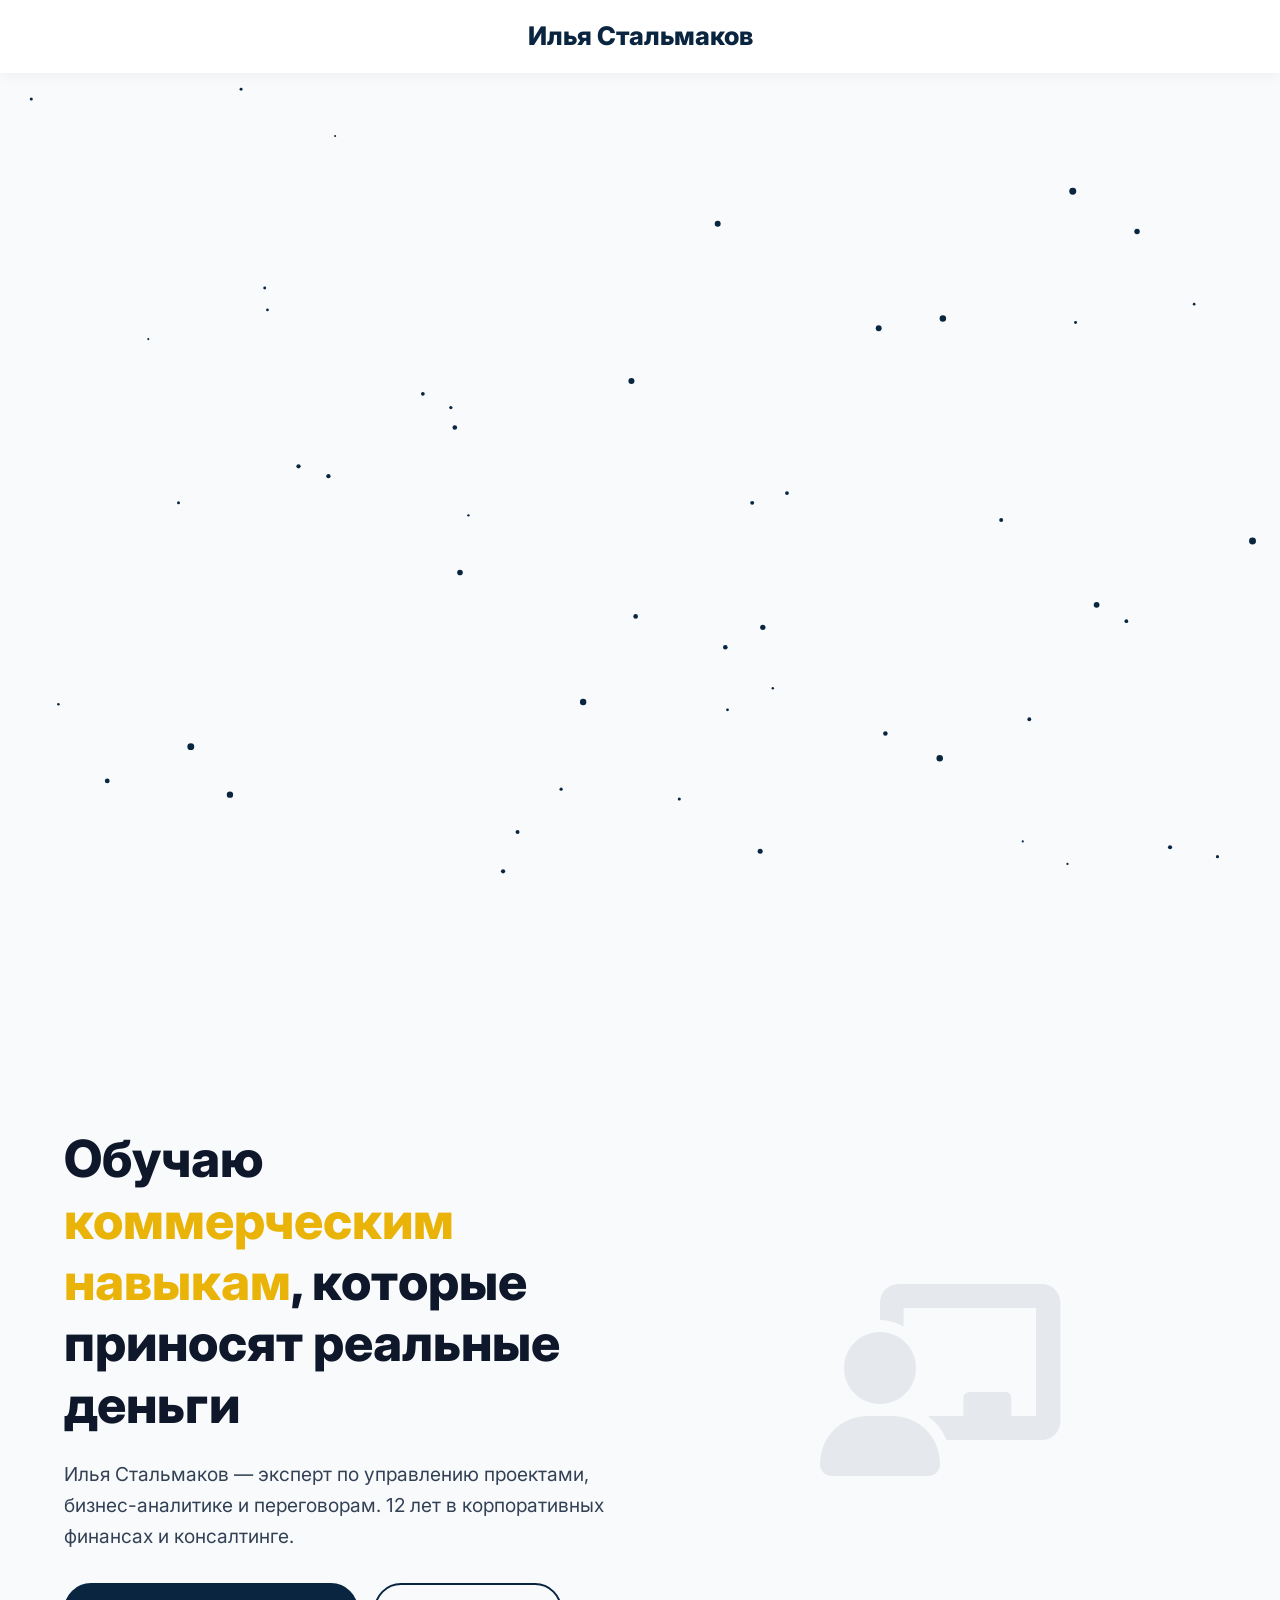
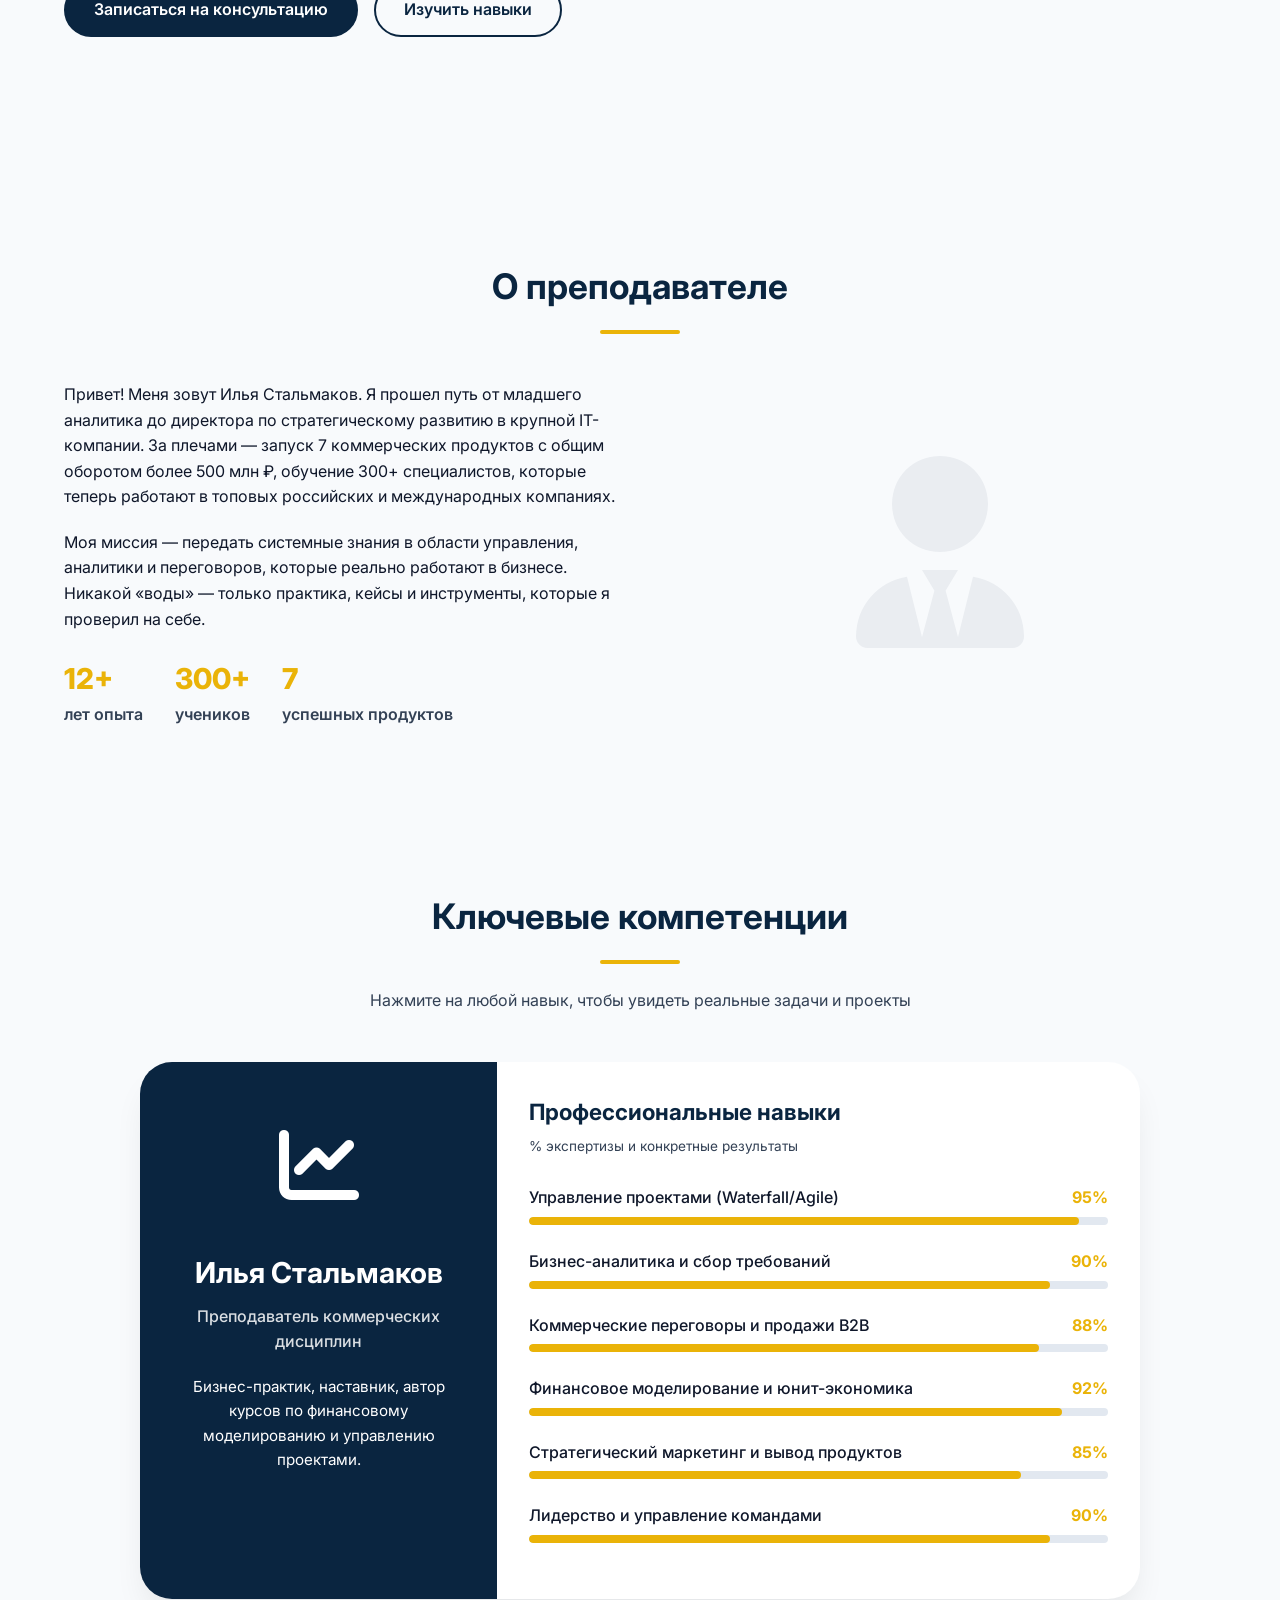
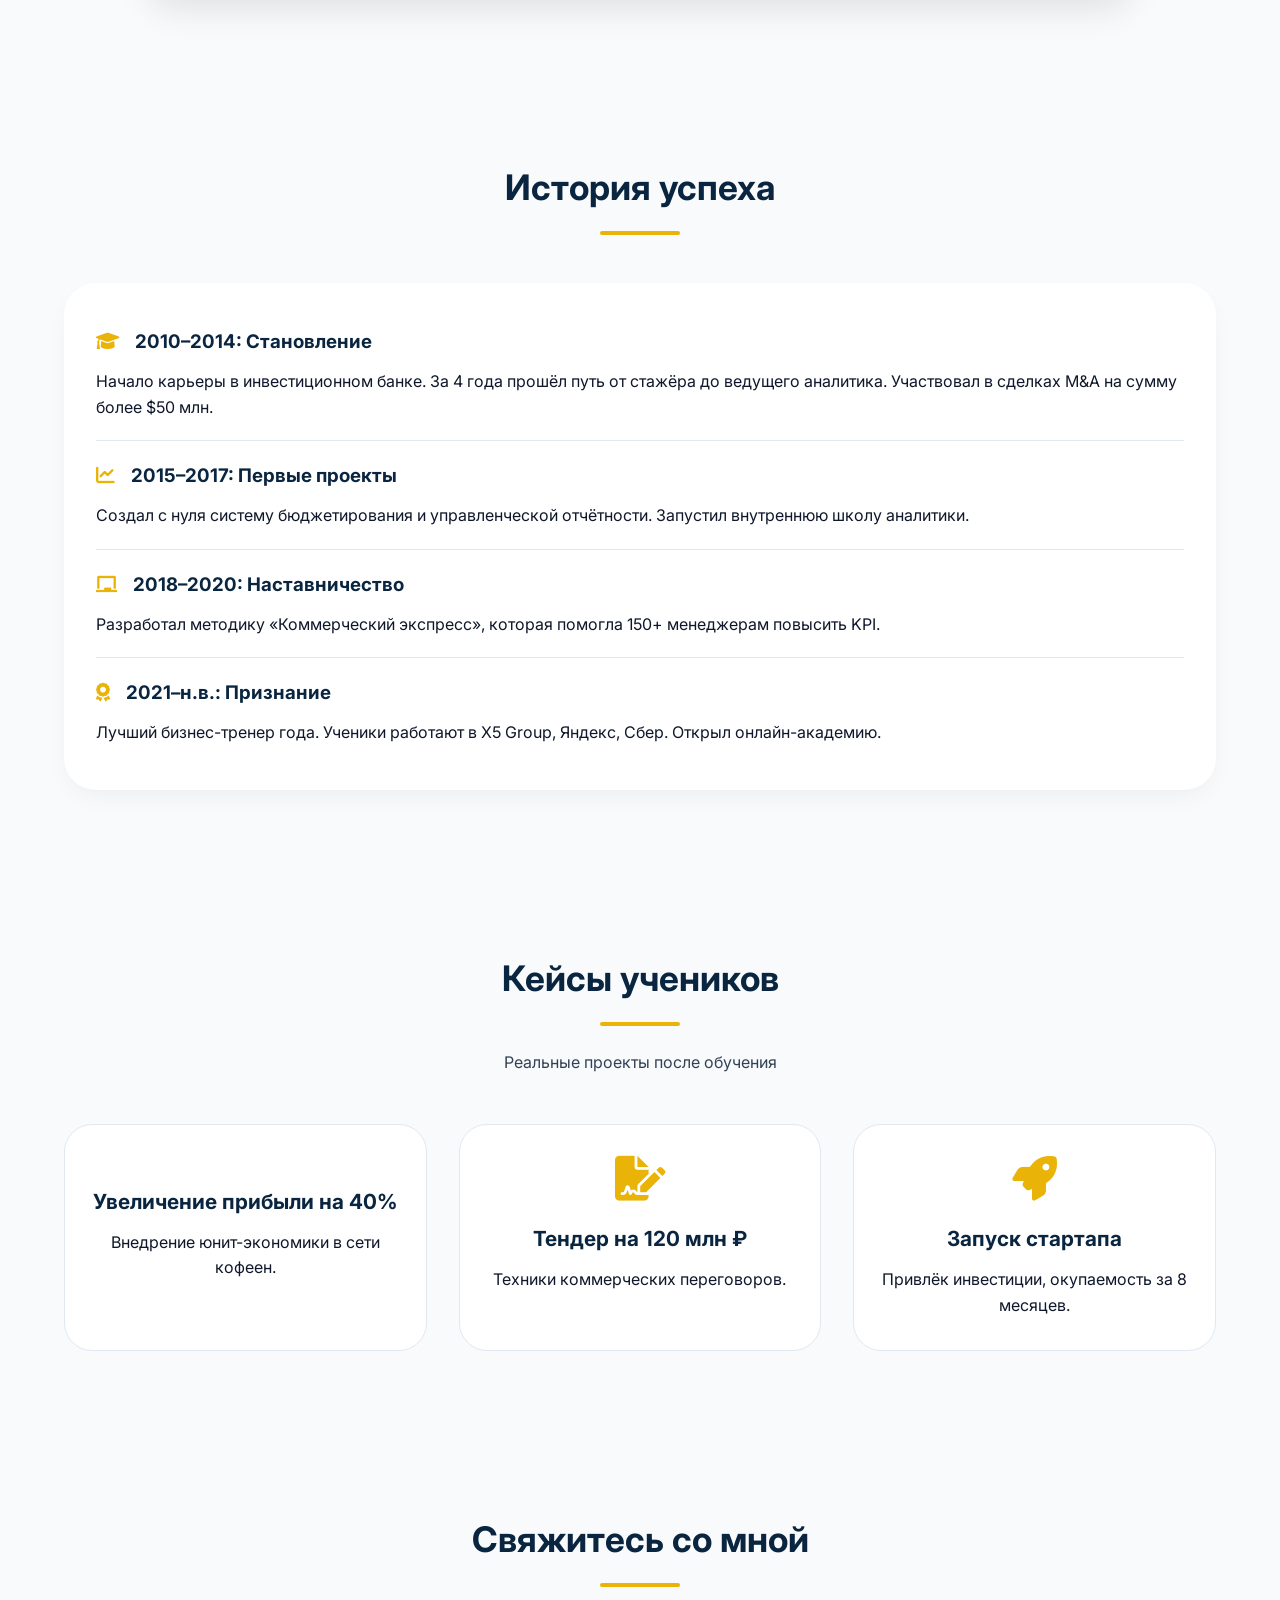
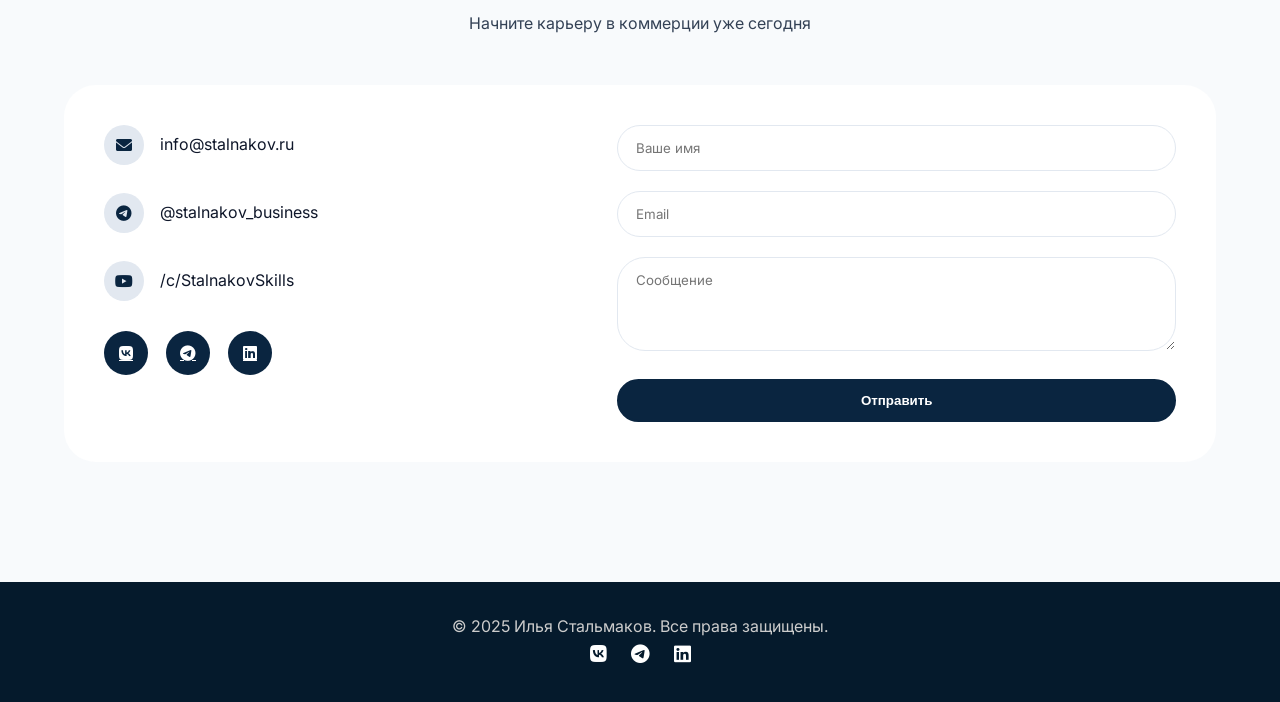
==== index.html @ 83537eb6 "example" ====
<!DOCTYPE html>
<html lang="ru">
<head>
    <meta charset="UTF-8">
    <meta name="viewport" content="width=device-width, initial-scale=1.0">
    <title>Илья Стальмаков | Коммерческие навыки</title>
    <link rel="stylesheet" href="https://cdnjs.cloudflare.com/ajax/libs/font-awesome/6.0.0-beta3/css/all.min.css">
    <link href="https://fonts.googleapis.com/css2?family=Inter:wght@400;500;600;700;800&display=swap" rel="stylesheet">
    <link rel="stylesheet" href="style.css">
</head>
<body>

<canvas id="bg-canvas"></canvas>

<header id="main-header">
    <div class="container header-container">
        <div class="logo">Илья Стальмаков</div>
    </div>
</header>

<main>
    <section id="hero">
        <div class="container hero-grid">
            <div class="hero-content">
                <h1>Обучаю <span>коммерческим навыкам</span>, которые приносят реальные деньги</h1>
                <p>Илья Стальмаков — эксперт по управлению проектами, бизнес-аналитике и переговорам. 12 лет в корпоративных финансах и консалтинге.</p>
                <div class="btn-group">
                    <a href="#contact" class="btn btn-primary">Записаться на консультацию</a>
                    <a href="#skills" class="btn btn-secondary">Изучить навыки</a>
                </div>
            </div>
            <div class="hero-image">
                <i class="fas fa-chalkboard-teacher"></i>
            </div>
        </div>
    </section>

    <section id="about">
        <div class="container">
            <div class="section-header">
                <h2>О преподавателе</h2>
                <div class="divider"></div>
            </div>
            <div class="about-grid">
                <div class="about-text">
                    <p>Привет! Меня зовут Илья Стальмаков. Я прошел путь от младшего аналитика до директора по стратегическому развитию в крупной IT-компании. За плечами — запуск 7 коммерческих продуктов с общим оборотом более 500 млн ₽, обучение 300+ специалистов, которые теперь работают в топовых российских и международных компаниях.</p>
                    <p>Моя миссия — передать системные знания в области управления, аналитики и переговоров, которые реально работают в бизнесе. Никакой «воды» — только практика, кейсы и инструменты, которые я проверил на себе.</p>
                    <div class="about-stats">
                        <div class="stat"><span>12+</span> лет опыта</div>
                        <div class="stat"><span>300+</span> учеников</div>
                        <div class="stat"><span>7</span> успешных продуктов</div>
                    </div>
                </div>
                <div class="about-image">
                    <i class="fas fa-user-tie"></i>
                </div>
            </div>
        </div>
    </section>

    <section id="skills">
        <div class="container">
            <div class="section-header">
                <h2>Ключевые компетенции</h2>
                <div class="divider"></div>
                <p>Нажмите на любой навык, чтобы увидеть реальные задачи и проекты</p>
            </div>
            <div class="skills-container">
                <div class="skills-card">
                    <div class="skills-left">
                        <div class="avatar-icon"><i class="fas fa-chart-line"></i></div>
                        <h3>Илья Стальмаков</h3>
                        <div class="role">Преподаватель коммерческих дисциплин</div>
                        <div class="bio">Бизнес-практик, наставник, автор курсов по финансовому моделированию и управлению проектами.</div>
                    </div>
                    <div class="skills-right">
                        <div class="skills-header">
                            <h4>Профессиональные навыки</h4>
                            <div class="skills-sub">% экспертизы и конкретные результаты</div>
                        </div>
                        <div class="skill-item" data-skill-id="project_mgmt">
                            <div class="skill-info"><span class="skill-name">Управление проектами (Waterfall/Agile)</span><span class="skill-percent">95%</span></div>
                            <div class="skill-bar-bg"><div class="skill-bar-fill" style="width:95%"></div></div>
                        </div>
                        <div class="skill-item" data-skill-id="business_analytics">
                            <div class="skill-info"><span class="skill-name">Бизнес-аналитика и сбор требований</span><span class="skill-percent">90%</span></div>
                            <div class="skill-bar-bg"><div class="skill-bar-fill" style="width:90%"></div></div>
                        </div>
                        <div class="skill-item" data-skill-id="negotiations">
                            <div class="skill-info"><span class="skill-name">Коммерческие переговоры и продажи B2B</span><span class="skill-percent">88%</span></div>
                            <div class="skill-bar-bg"><div class="skill-bar-fill" style="width:88%"></div></div>
                        </div>
                        <div class="skill-item" data-skill-id="finance_modeling">
                            <div class="skill-info"><span class="skill-name">Финансовое моделирование и юнит-экономика</span><span class="skill-percent">92%</span></div>
                            <div class="skill-bar-bg"><div class="skill-bar-fill" style="width:92%"></div></div>
                        </div>
                        <div class="skill-item" data-skill-id="strategic_marketing">
                            <div class="skill-info"><span class="skill-name">Стратегический маркетинг и вывод продуктов</span><span class="skill-percent">85%</span></div>
                            <div class="skill-bar-bg"><div class="skill-bar-fill" style="width:85%"></div></div>
                        </div>
                        <div class="skill-item" data-skill-id="leadership">
                            <div class="skill-info"><span class="skill-name">Лидерство и управление командами</span><span class="skill-percent">90%</span></div>
                            <div class="skill-bar-bg"><div class="skill-bar-fill" style="width:90%"></div></div>
                        </div>
                    </div>
                </div>
            </div>
        </div>
    </section>

    <section id="history">
        <div class="container">
            <div class="section-header">
                <h2>История успеха</h2>
                <div class="divider"></div>
            </div>
            <div class="history-container">
                <div class="history-item"><h3><i class="fas fa-graduation-cap"></i> 2010–2014: Становление</h3><p>Начало карьеры в инвестиционном банке. За 4 года прошёл путь от стажёра до ведущего аналитика. Участвовал в сделках M&A на сумму более $50 млн.</p></div>
                <div class="history-item"><h3><i class="fas fa-chart-line"></i> 2015–2017: Первые проекты</h3><p>Создал с нуля систему бюджетирования и управленческой отчётности. Запустил внутреннюю школу аналитики.</p></div>
                <div class="history-item"><h3><i class="fas fa-chalkboard"></i> 2018–2020: Наставничество</h3><p>Разработал методику «Коммерческий экспресс», которая помогла 150+ менеджерам повысить KPI.</p></div>
                <div class="history-item"><h3><i class="fas fa-award"></i> 2021–н.в.: Признание</h3><p>Лучший бизнес-тренер года. Ученики работают в X5 Group, Яндекс, Сбер. Открыл онлайн-академию.</p></div>
            </div>
        </div>
    </section>

    <section id="cases">
        <div class="container">
            <div class="section-header"><h2>Кейсы учеников</h2><div class="divider"></div><p>Реальные проекты после обучения</p></div>
            <div class="cases-grid">
                <div class="case-card"><i class="fas fa-chart-simple"></i><h3>Увеличение прибыли на 40%</h3><p>Внедрение юнит-экономики в сети кофеен.</p></div>
                <div class="case-card"><i class="fas fa-file-signature"></i><h3>Тендер на 120 млн ₽</h3><p>Техники коммерческих переговоров.</p></div>
                <div class="case-card"><i class="fas fa-rocket"></i><h3>Запуск стартапа</h3><p>Привлёк инвестиции, окупаемость за 8 месяцев.</p></div>
            </div>
        </div>
    </section>

    <section id="contact">
        <div class="container">
            <div class="section-header"><h2>Свяжитесь со мной</h2><div class="divider"></div><p>Начните карьеру в коммерции уже сегодня</p></div>
            <div class="contact-wrapper">
                <div class="contact-info">
                    <div class="contact-item"><i class="fas fa-envelope"></i> info@stalnakov.ru</div>
                    <div class="contact-item"><i class="fab fa-telegram"></i> @stalnakov_business</div>
                    <div class="contact-item"><i class="fab fa-youtube"></i> /c/StalnakovSkills</div>
                    <div class="social-links"><a href="#"><i class="fab fa-vk"></i></a><a href="#"><i class="fab fa-telegram"></i></a><a href="#"><i class="fab fa-linkedin"></i></a></div>
                </div>
                <form class="contact-form"><input type="text" placeholder="Ваше имя" required><input type="email" placeholder="Email" required><textarea rows="4" placeholder="Сообщение"></textarea><button type="submit" class="btn btn-primary">Отправить</button></form>
            </div>
        </div>
    </section>
</main>

<footer>
    <div class="container"><p>&copy; 2025 Илья Стальмаков. Все права защищены.</p><div class="social"><a href="#"><i class="fab fa-vk"></i></a><a href="#"><i class="fab fa-telegram"></i></a><a href="#"><i class="fab fa-linkedin"></i></a></div></div>
</footer>

<div id="taskModal" class="modal"><div class="modal-content"><div class="modal-header"><h3>Проекты и задачи по навыку</h3><span class="close-modal">&times;</span></div><div class="modal-body"><p><strong>Навык:</strong> <span id="modalSkillName"></span></p><p><strong>Результаты / выполненные задачи:</strong></p><ul id="modalTaskList"></ul></div></div></div>

<script src="script.js"></script>
</body>
</html>
---- style.css ----
* {
    margin: 0;
    padding: 0;
    box-sizing: border-box;
}

body {
    font-family: 'Inter', sans-serif;
    background-color: #f8fafc;
    color: #0f172a;
    line-height: 1.6;
}

.container {
    max-width: 1200px;
    margin: 0 auto;
    padding: 0 24px;
}

section {
    padding: 80px 0;
}

/* Хедер */
#main-header {
    position: fixed;
    top: 0;
    width: 100%;
    background: rgba(255,255,255,0.96);
    backdrop-filter: blur(8px);
    box-shadow: 0 2px 15px rgba(0,0,0,0.05);
    z-index: 1000;
}
.header-container {
    display: flex;
    justify-content: center;
    padding: 16px 24px;
}
.logo {
    font-size: 1.6rem;
    font-weight: 800;
    color: #0a2540;
}

/* Отступ для компенсации фиксированного хедера */
main {
    margin-top: 80px;
}

/* Hero */
.hero-grid {
    display: grid;
    grid-template-columns: 1fr 1fr;
    align-items: center;
    gap: 48px;
    min-height: 70vh;
}
.hero-content h1 {
    font-size: 3.2rem;
    font-weight: 800;
    line-height: 1.2;
    margin-bottom: 24px;
}
.hero-content h1 span {
    color: #eab308;
}
.hero-content p {
    font-size: 1.2rem;
    color: #334155;
    margin-bottom: 32px;
}
.btn-group {
    display: flex;
    gap: 16px;
    flex-wrap: wrap;
}
.btn {
    display: inline-block;
    padding: 12px 28px;
    border-radius: 40px;
    text-decoration: none;
    font-weight: 600;
    transition: all 0.3s ease;
}
.btn-primary {
    background: #0a2540;
    color: white;
    border: 2px solid #0a2540;
}
.btn-primary:hover {
    background: #051a2c;
    transform: translateY(-3px);
}
.btn-secondary {
    background: transparent;
    border: 2px solid #0a2540;
    color: #0a2540;
}
.btn-secondary:hover {
    background: #0a2540;
    color: white;
}
.hero-image {
    text-align: center;
    font-size: 12rem;
    color: rgba(10,37,64,0.08);
}

/* Общие заголовки */
.section-header {
    text-align: center;
    margin-bottom: 48px;
}
.section-header h2 {
    font-size: 2.2rem;
    font-weight: 700;
    color: #0a2540;
}
.divider {
    width: 80px;
    height: 4px;
    background: #eab308;
    margin: 16px auto 24px;
    border-radius: 4px;
}
.section-header p {
    color: #334155;
    max-width: 600px;
    margin: 0 auto;
}

/* About */
.about-grid {
    display: grid;
    grid-template-columns: 1fr 1fr;
    gap: 48px;
    align-items: center;
}
.about-text p {
    margin-bottom: 20px;
}
.about-stats {
    display: flex;
    gap: 32px;
    margin-top: 24px;
}
.stat {
    font-weight: 600;
    color: #334155;
}
.stat span {
    font-size: 1.8rem;
    font-weight: 800;
    color: #eab308;
    display: block;
}
.about-image {
    text-align: center;
    font-size: 12rem;
    color: rgba(10,37,64,0.06);
}

/* Навыки */
.skills-container {
    max-width: 1000px;
    margin: 0 auto;
}
.skills-card {
    background: white;
    border-radius: 32px;
    box-shadow: 0 20px 35px -10px rgba(0,0,0,0.1);
    display: grid;
    grid-template-columns: 1fr 1.8fr;
    overflow: hidden;
}
.skills-left {
    background: #0a2540;
    color: white;
    padding: 40px 28px;
    text-align: center;
}
.avatar-icon {
    font-size: 5rem;
    margin-bottom: 20px;
}
.skills-left h3 {
    font-size: 1.8rem;
    margin-bottom: 8px;
}
.role {
    font-weight: 500;
    opacity: 0.85;
    margin-bottom: 20px;
}
.bio {
    font-size: 0.95rem;
}
.skills-right {
    padding: 32px;
}
.skills-header h4 {
    font-size: 1.4rem;
    color: #0a2540;
    margin-bottom: 6px;
}
.skills-sub {
    font-size: 0.85rem;
    color: #334155;
    margin-bottom: 28px;
}
.skill-item {
    margin-bottom: 24px;
    cursor: pointer;
}
.skill-item:hover {
    transform: translateX(6px);
    transition: 0.2s;
}
.skill-info {
    display: flex;
    justify-content: space-between;
    margin-bottom: 6px;
    font-weight: 500;
}
.skill-percent {
    color: #eab308;
    font-weight: 700;
}
.skill-bar-bg {
    background: #e2e8f0;
    border-radius: 12px;
    height: 8px;
    overflow: hidden;
}
.skill-bar-fill {
    background: #eab308;
    height: 100%;
    border-radius: 12px;
}

/* История */
.history-container {
    background: white;
    border-radius: 32px;
    padding: 24px 32px;
    box-shadow: 0 10px 25px -5px rgba(0,0,0,0.05);
}
.history-item {
    padding: 20px 0;
    border-bottom: 1px solid #e2e8f0;
}
.history-item:last-child {
    border: none;
}
.history-item h3 {
    color: #0a2540;
    margin-bottom: 12px;
}
.history-item h3 i {
    color: #eab308;
    margin-right: 12px;
}

/* Кейсы */
.cases-grid {
    display: grid;
    grid-template-columns: repeat(auto-fit, minmax(280px, 1fr));
    gap: 32px;
}
.case-card {
    background: white;
    border-radius: 28px;
    padding: 32px 24px;
    text-align: center;
    transition: 0.3s;
    border: 1px solid #e2e8f0;
}
.case-card:hover {
    transform: translateY(-8px);
    border-color: #eab308;
}
.case-card i {
    font-size: 2.8rem;
    color: #eab308;
    margin-bottom: 20px;
}
.case-card h3 {
    font-size: 1.3rem;
    margin-bottom: 12px;
    color: #0a2540;
}

/* Контакты */
.contact-wrapper {
    display: grid;
    grid-template-columns: 1fr 1.2fr;
    gap: 48px;
    background: white;
    border-radius: 32px;
    padding: 40px;
}
.contact-item {
    display: flex;
    align-items: center;
    gap: 16px;
    margin-bottom: 28px;
}
.contact-item i {
    width: 40px;
    height: 40px;
    background: #e2e8f0;
    border-radius: 50%;
    display: inline-flex;
    align-items: center;
    justify-content: center;
    color: #0a2540;
}
.social-links {
    display: flex;
    gap: 18px;
    margin-top: 30px;
}
.social-links a {
    background: #0a2540;
    color: white;
    width: 44px;
    height: 44px;
    border-radius: 50%;
    display: inline-flex;
    align-items: center;
    justify-content: center;
    transition: 0.3s;
}
.social-links a:hover {
    background: #eab308;
}
.contact-form input, .contact-form textarea {
    width: 100%;
    padding: 14px 18px;
    margin-bottom: 20px;
    border: 1px solid #e2e8f0;
    border-radius: 28px;
    font-family: inherit;
}
.contact-form button {
    width: 100%;
}

/* Футер */
footer {
    background: #051a2c;
    color: #ccc;
    padding: 32px 0;
    text-align: center;
    margin-top: 40px;
}
footer .social a {
    color: white;
    margin: 0 12px;
    font-size: 1.2rem;
}
footer .social a:hover {
    color: #eab308;
}

/* Модальное окно */
.modal {
    display: none;
    position: fixed;
    z-index: 1100;
    left: 0;
    top: 0;
    width: 100%;
    height: 100%;
    background: rgba(0,0,0,0.7);
    backdrop-filter: blur(5px);
    justify-content: center;
    align-items: center;
}
.modal-content {
    background: white;
    border-radius: 32px;
    max-width: 550px;
    width: 90%;
    padding: 28px 32px;
}
.modal-header {
    display: flex;
    justify-content: space-between;
    align-items: center;
    border-bottom: 2px solid #eab308;
    padding-bottom: 16px;
    margin-bottom: 20px;
}
.modal-header h3 {
    color: #0a2540;
}
.close-modal {
    font-size: 2rem;
    cursor: pointer;
}
.close-modal:hover {
    color: #eab308;
}
.modal-body ul {
    margin-left: 24px;
    margin-top: 12px;
}
.modal-body li {
    margin-bottom: 10px;
}

/* Адаптив */
@media (max-width: 992px) {
    .hero-grid, .about-grid, .skills-card, .contact-wrapper {
        grid-template-columns: 1fr;
    }
    .hero-image, .about-image {
        display: none;
    }
}
@media (max-width: 768px) {
    .hero-content h1 {
        font-size: 2.2rem;
    }
    .section-header h2 {
        font-size: 1.8rem;
    }
    .contact-wrapper {
        padding: 24px;
    }
}
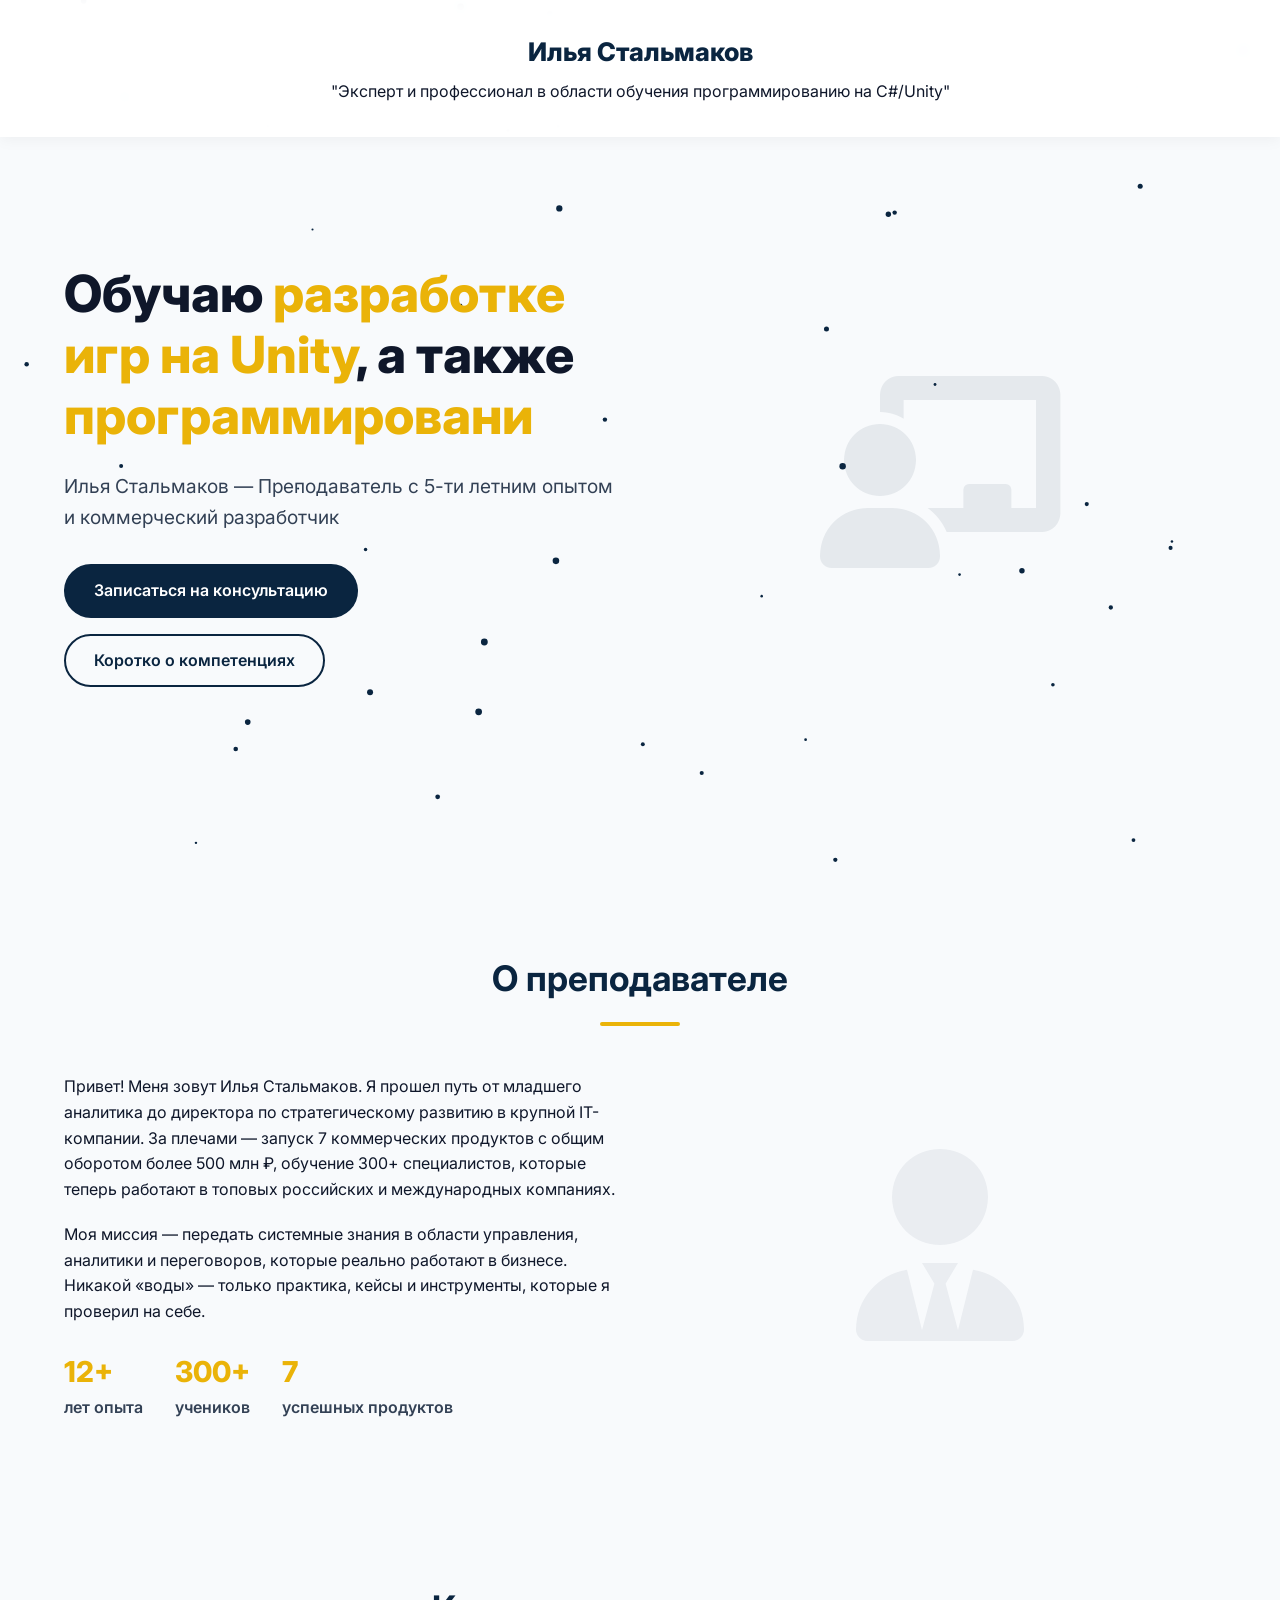
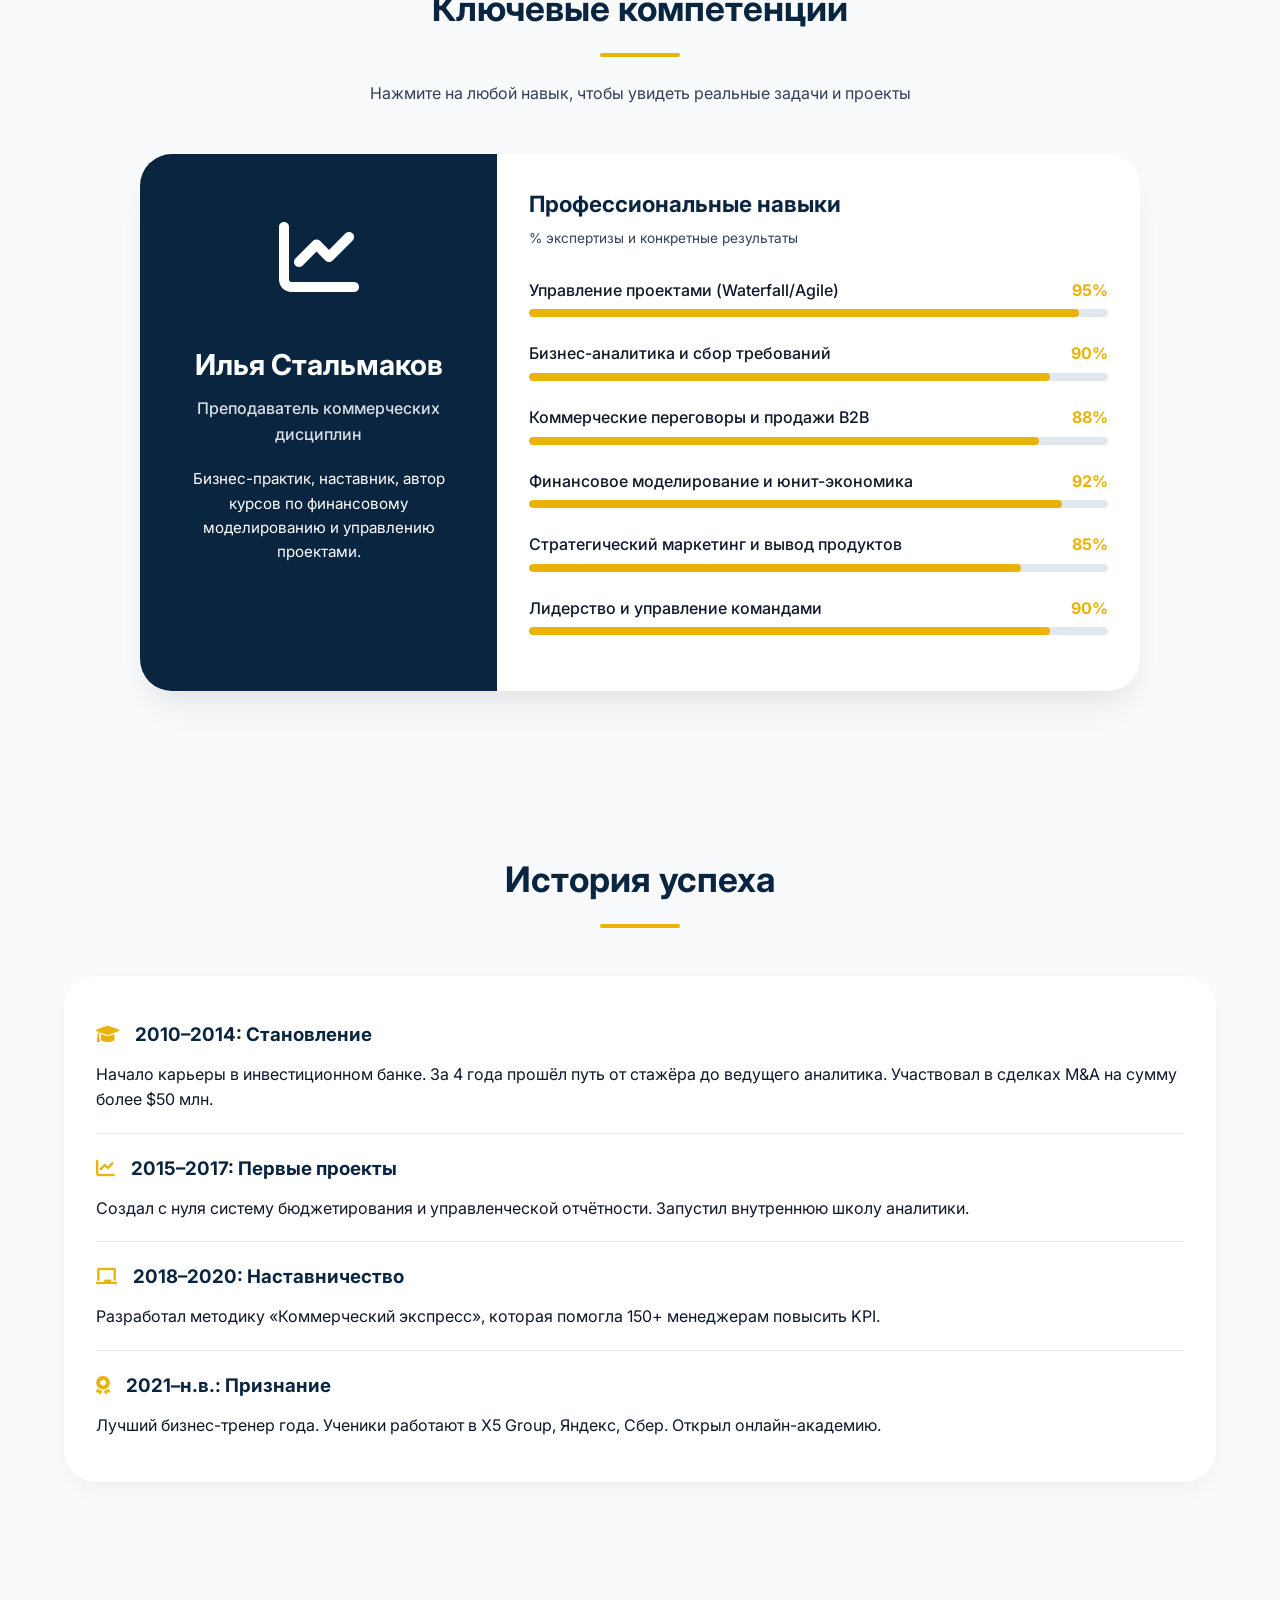
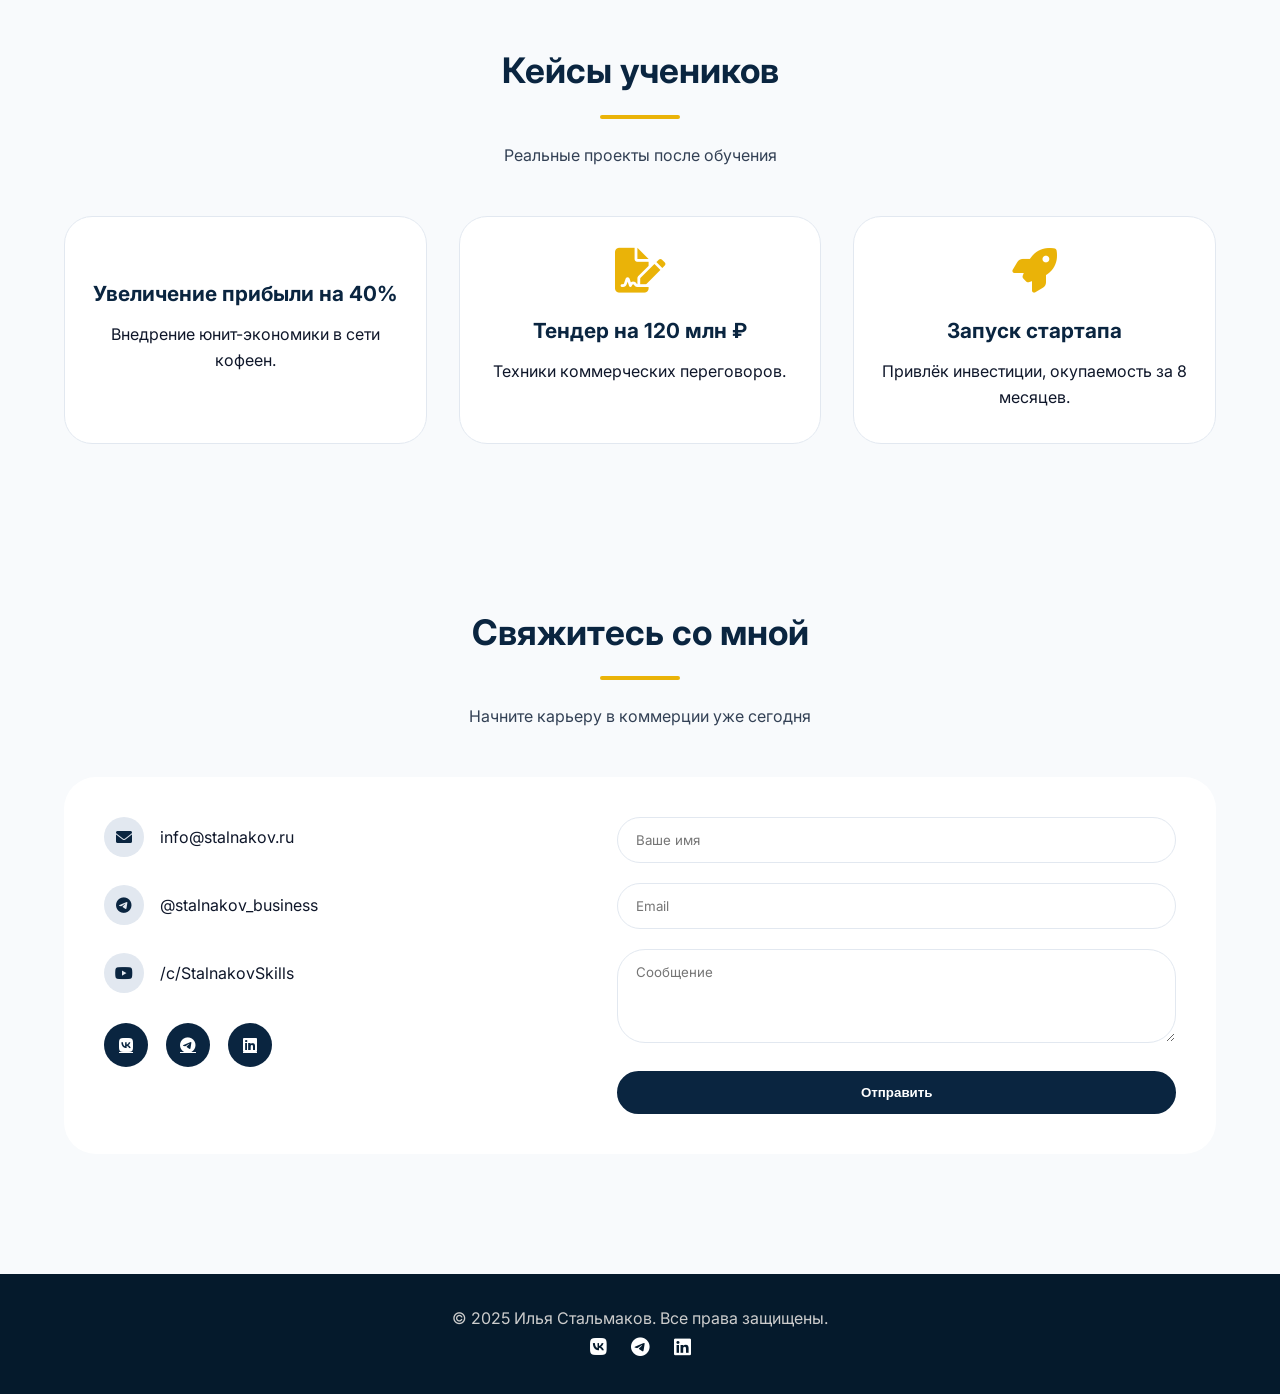
==== commit 358275f0: "First lesson" ====
--- a/index.html
+++ b/index.html
@@ -14,7 +14,10 @@
 
 <header id="main-header">
     <div class="container header-container">
-        <div class="logo">Илья Стальмаков</div>
+        <div class="header-text">
+            <div class="logo">Илья Стальмаков</div>
+            <div class="tagline">"Эксперт и профессионал в области обучения программированию на C#/Unity"</div>
+        </div>
     </div>
 </header>
 
@@ -22,11 +25,11 @@
     <section id="hero">
         <div class="container hero-grid">
             <div class="hero-content">
-                <h1>Обучаю <span>коммерческим навыкам</span>, которые приносят реальные деньги</h1>
-                <p>Илья Стальмаков — эксперт по управлению проектами, бизнес-аналитике и переговорам. 12 лет в корпоративных финансах и консалтинге.</p>
+                <h1>Обучаю <span>разработке игр на Unity</span>, а также <span>программировани</span></h1>
+                <p>Илья Стальмаков — Преподаватель с 5-ти летним опытом и коммерческий разработчик</p>
                 <div class="btn-group">
                     <a href="#contact" class="btn btn-primary">Записаться на консультацию</a>
-                    <a href="#skills" class="btn btn-secondary">Изучить навыки</a>
+                    <a href="#skills" class="btn btn-secondary">Коротко о компетенциях</a>
                 </div>
             </div>
             <div class="hero-image">
--- a/style.css
+++ b/style.css
@@ -409,6 +409,32 @@
 .modal-body li {
     margin-bottom: 10px;
 }
+/* Фиксируем canvas как фон */
+#bg-canvas {
+    position: fixed;
+    top: 0;
+    left: 0;
+    width: 100%;
+    height: 100%;
+    z-index: 0;           /* поверх body, но под контентом */
+    pointer-events: none; /* чтобы не перехватывал клики */
+}
+
+/* Поднимаем контент над canvas */
+main, footer {
+    position: relative;
+    z-index: 1;
+}
+
+.header-text
+{
+    display: flex;
+    flex-direction: column;
+    align-items: center;
+    gap: 6px;
+    padding: 16px 24px;
+}
+
 
 /* Адаптив */
 @media (max-width: 992px) {
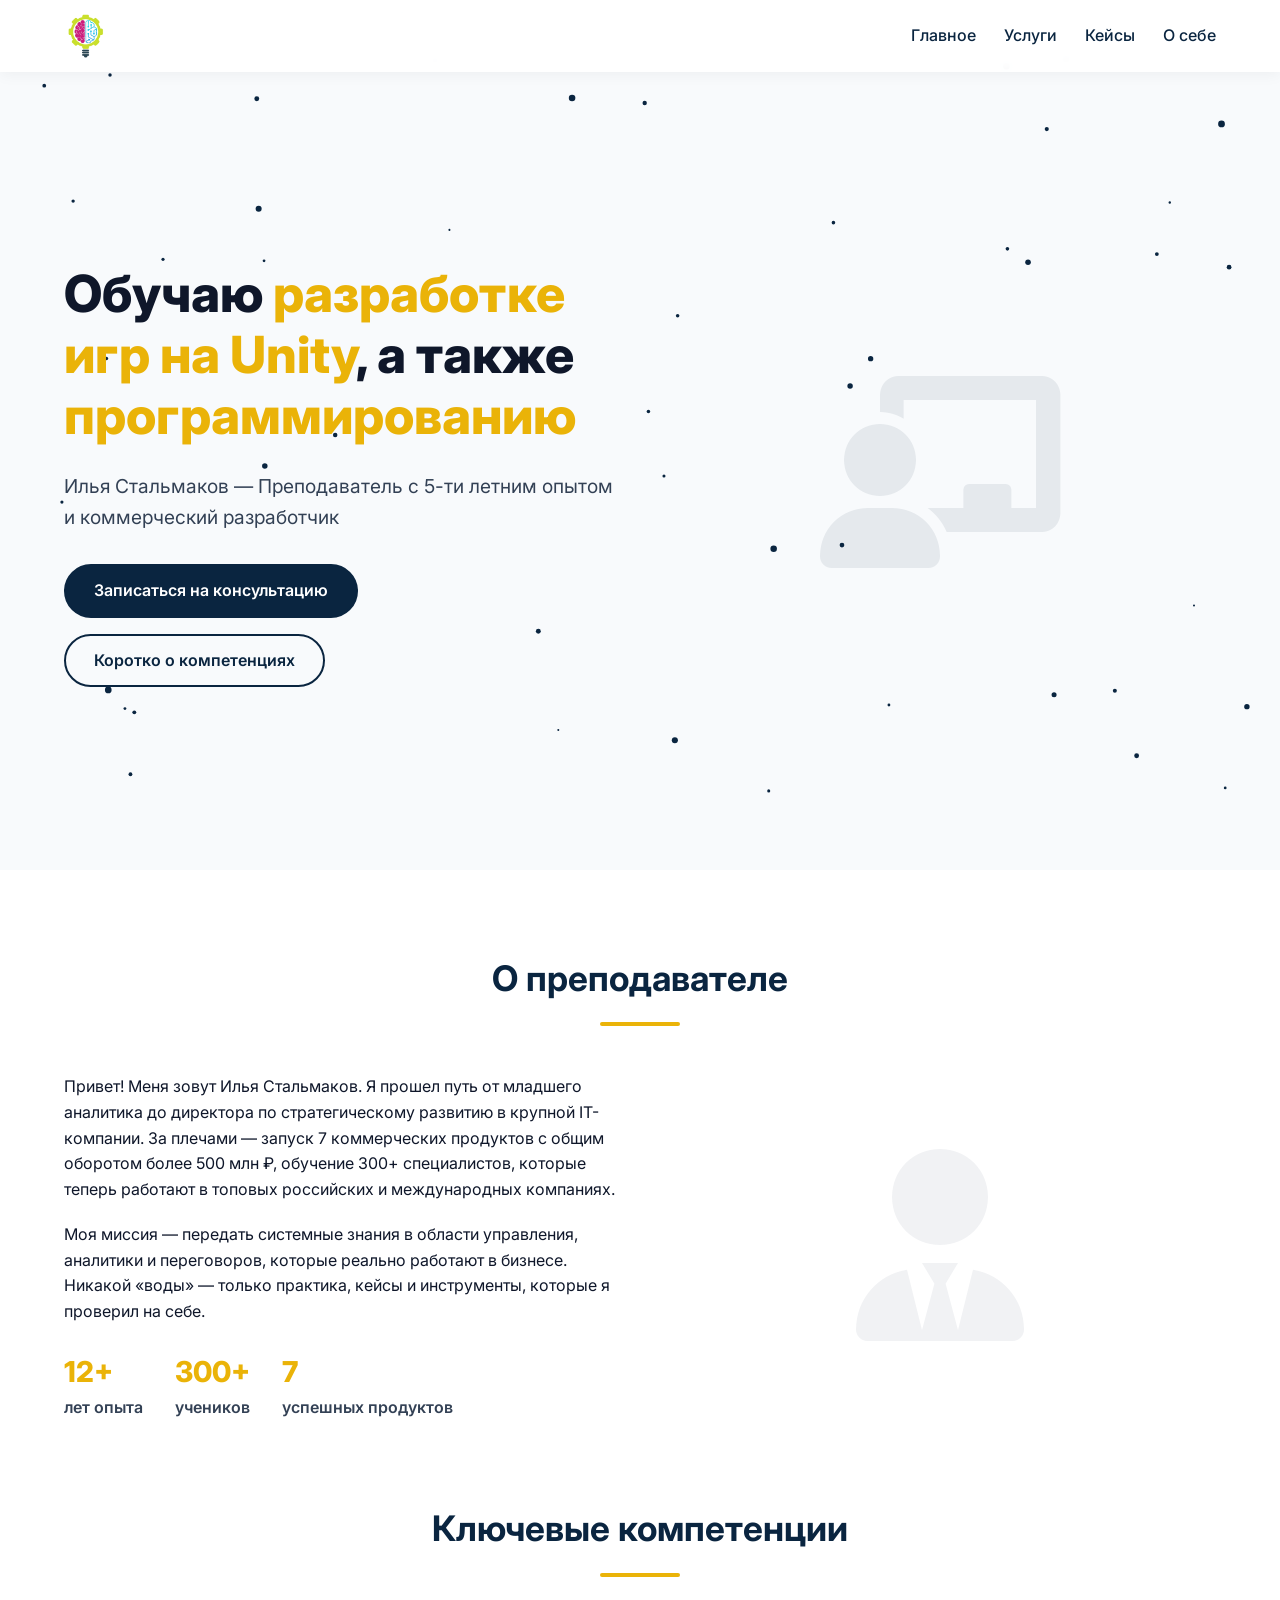
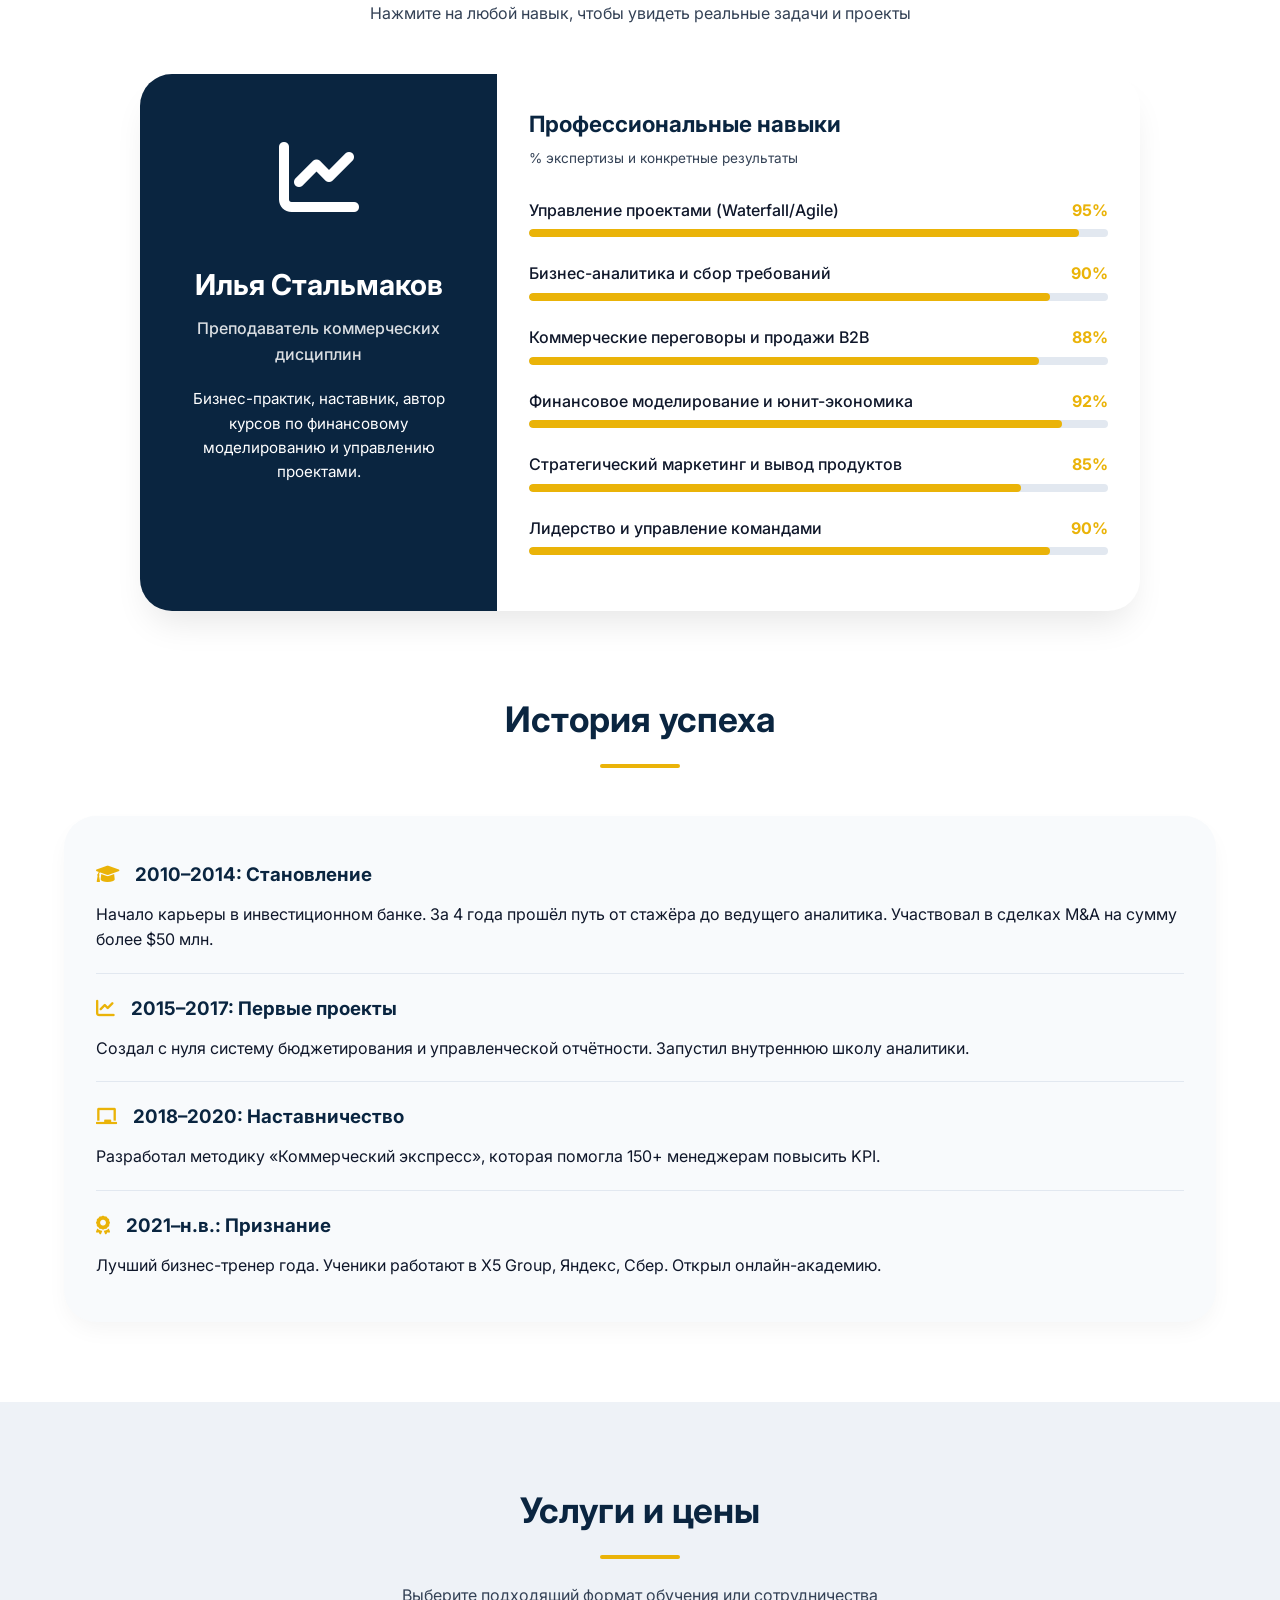
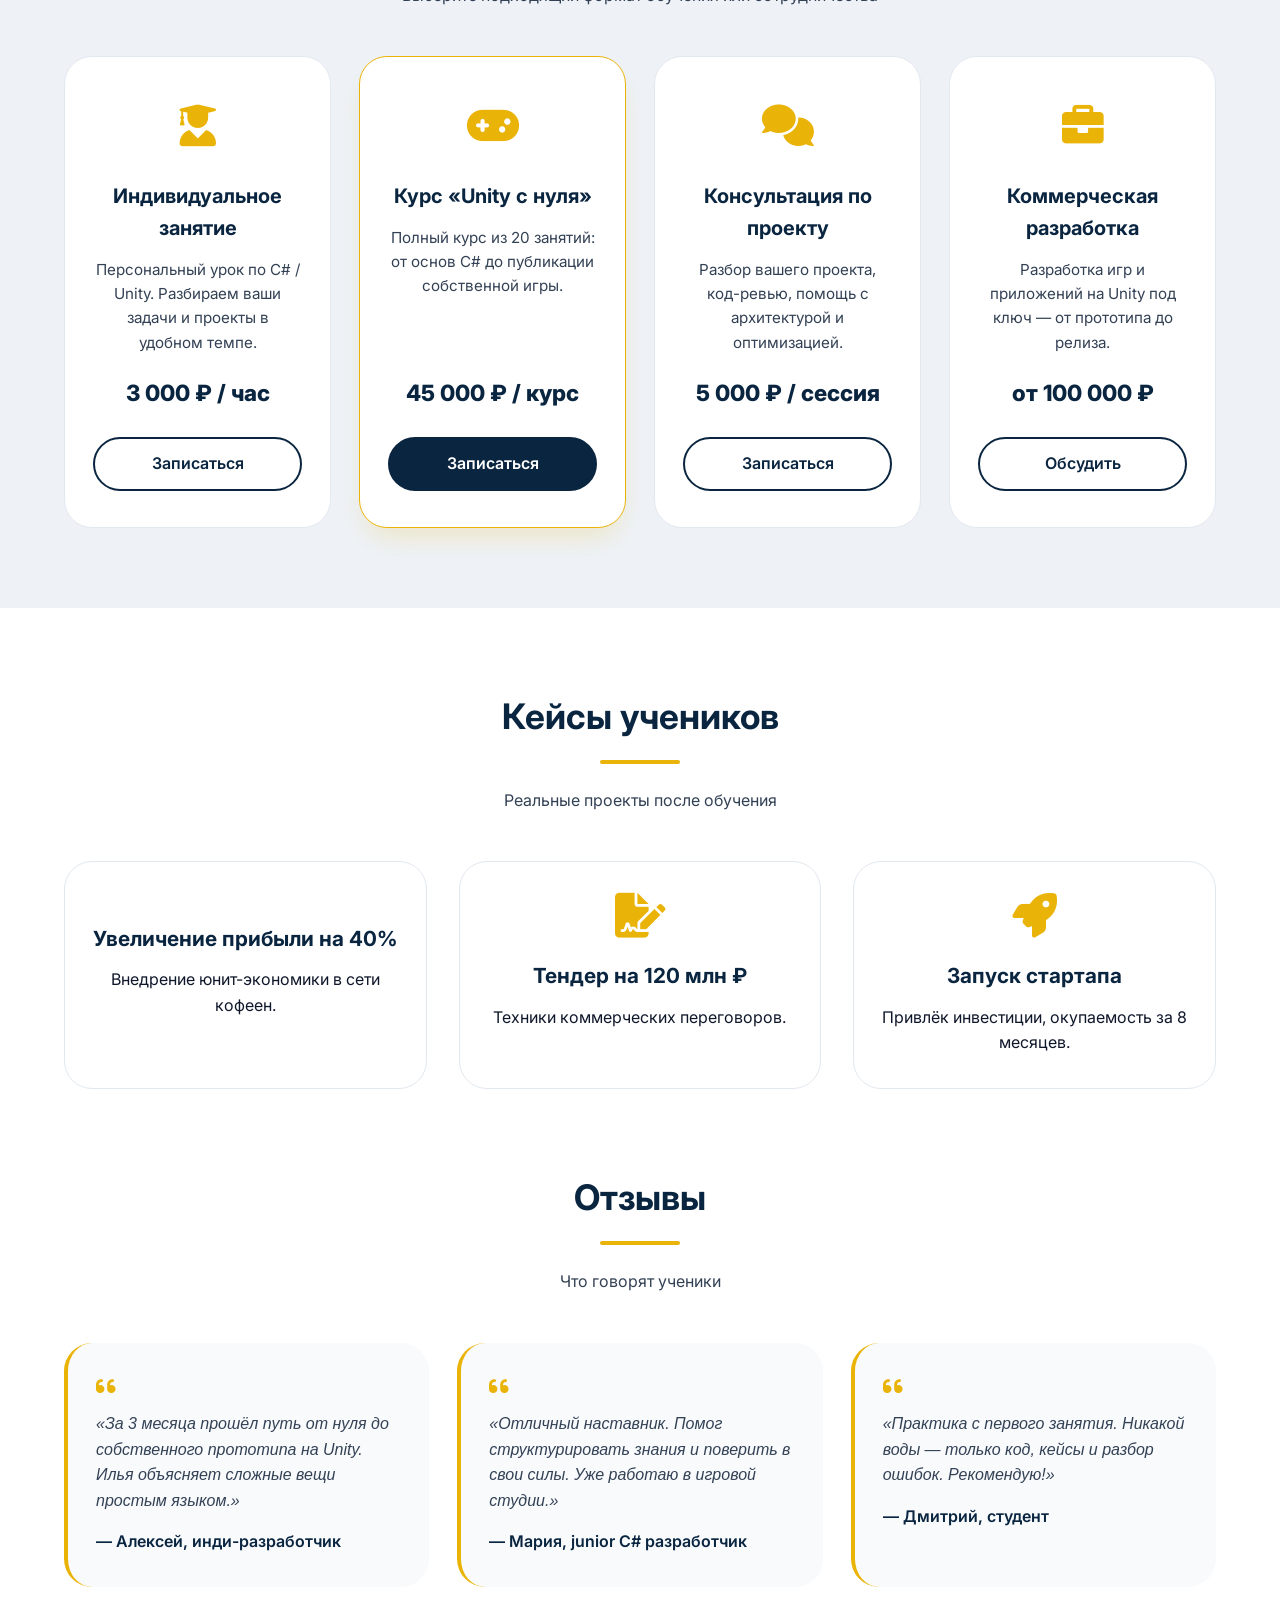
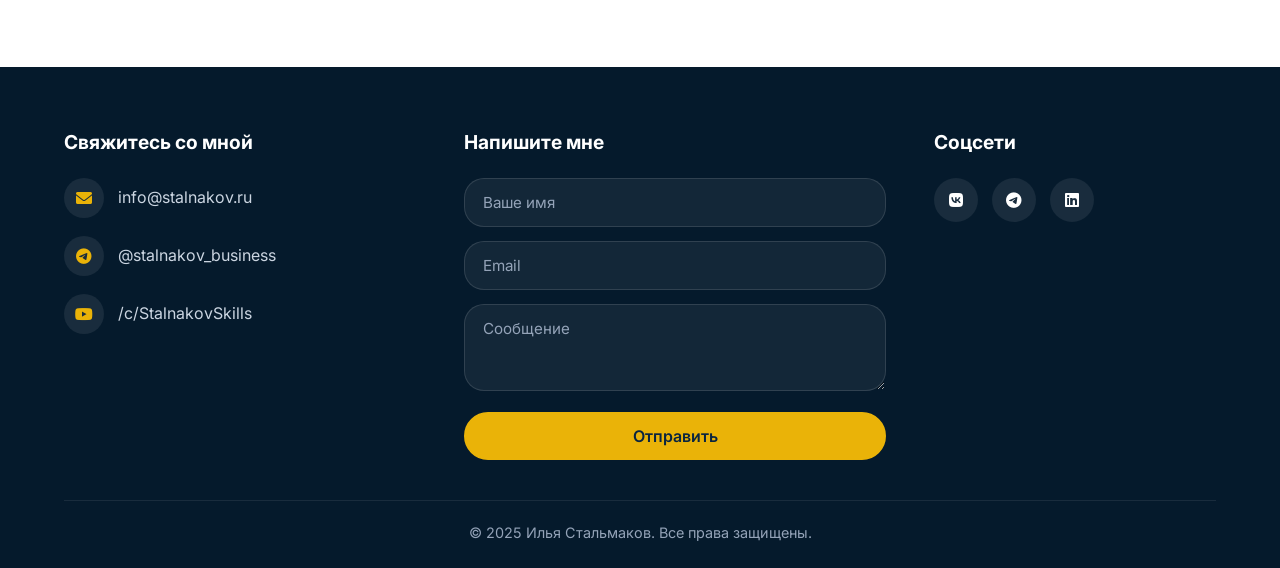
==== commit 6dc1d382: "Update WebSite" ====
--- a/index.html
+++ b/index.html
@@ -12,38 +12,61 @@
 
 <canvas id="bg-canvas"></canvas>
 
+<!-- ============================================================ -->
+<!-- 1) ШАПКА: Логотип + Меню                                     -->
+<!-- ============================================================ -->
 <header id="main-header">
     <div class="container header-container">
-        <div class="header-text">
-            <div class="logo">Илья Стальмаков</div>
-            <div class="tagline">"Эксперт и профессионал в области обучения программированию на C#/Unity"</div>
-        </div>
+
+        <!-- Логотип слева -->
+        <a href="#main" class="logo-link">
+            <img src="src/logo.png" alt="Илья Стальмаков" class="logo-img">
+        </a>
+
+        <!-- Меню справа -->
+        <nav class="main-menu">
+            <a href="#main">Главное</a>
+            <a href="#services">Услуги</a>
+            <a href="#cases">Кейсы</a>
+            <a href="#about">О себе</a>
+        </nav>
     </div>
 </header>
 
 <main>
-    <section id="hero">
+
+    <!-- ============================================================ -->
+    <!-- 2) ИНФОРМАЦИЯ ОБО МНЕ (Картинка + текст)                     -->
+    <!-- ============================================================ -->
+    <section id="main" class="hero-section">
         <div class="container hero-grid">
             <div class="hero-content">
-                <h1>Обучаю <span>разработке игр на Unity</span>, а также <span>программировани</span></h1>
+                <h1>Обучаю <span>разработке игр на Unity</span>, а также <span>программированию</span></h1>
                 <p>Илья Стальмаков — Преподаватель с 5-ти летним опытом и коммерческий разработчик</p>
                 <div class="btn-group">
-                    <a href="#contact" class="btn btn-primary">Записаться на консультацию</a>
-                    <a href="#skills" class="btn btn-secondary">Коротко о компетенциях</a>
+                    <a href="#contacts" class="btn btn-primary">Записаться на консультацию</a>
+                    <a href="#about" class="btn btn-secondary">Коротко о компетенциях</a>
                 </div>
             </div>
             <div class="hero-image">
+                <!-- Здесь в будущем будет твоя фотография -->
                 <i class="fas fa-chalkboard-teacher"></i>
             </div>
         </div>
     </section>
 
-    <section id="about">
+    <!-- ============================================================ -->
+    <!-- 3) ИНФОРМАЦИЯ О КОМПАНИИ (Опыт / История)                    -->
+    <!-- ============================================================ -->
+    <section id="about" class="about-section">
         <div class="container">
+
+            <!-- О преподавателе -->
             <div class="section-header">
                 <h2>О преподавателе</h2>
                 <div class="divider"></div>
             </div>
+
             <div class="about-grid">
                 <div class="about-text">
                     <p>Привет! Меня зовут Илья Стальмаков. Я прошел путь от младшего аналитика до директора по стратегическому развитию в крупной IT-компании. За плечами — запуск 7 коммерческих продуктов с общим оборотом более 500 млн ₽, обучение 300+ специалистов, которые теперь работают в топовых российских и международных компаниях.</p>
@@ -55,19 +78,18 @@
                     </div>
                 </div>
                 <div class="about-image">
+                    <!-- Здесь в будущем будет твоя фотография -->
                     <i class="fas fa-user-tie"></i>
                 </div>
             </div>
-        </div>
-    </section>
-
-    <section id="skills">
-        <div class="container">
-            <div class="section-header">
+
+            <!-- Ключевые компетенции -->
+            <div class="section-header" style="margin-top: 80px;">
                 <h2>Ключевые компетенции</h2>
                 <div class="divider"></div>
                 <p>Нажмите на любой навык, чтобы увидеть реальные задачи и проекты</p>
             </div>
+
             <div class="skills-container">
                 <div class="skills-card">
                     <div class="skills-left">
@@ -108,55 +130,158 @@
                     </div>
                 </div>
             </div>
-        </div>
-    </section>
-
-    <section id="history">
-        <div class="container">
-            <div class="section-header">
+
+            <!-- История успеха / Опыт -->
+            <div class="section-header" style="margin-top: 80px;">
                 <h2>История успеха</h2>
                 <div class="divider"></div>
             </div>
+
             <div class="history-container">
                 <div class="history-item"><h3><i class="fas fa-graduation-cap"></i> 2010–2014: Становление</h3><p>Начало карьеры в инвестиционном банке. За 4 года прошёл путь от стажёра до ведущего аналитика. Участвовал в сделках M&A на сумму более $50 млн.</p></div>
                 <div class="history-item"><h3><i class="fas fa-chart-line"></i> 2015–2017: Первые проекты</h3><p>Создал с нуля систему бюджетирования и управленческой отчётности. Запустил внутреннюю школу аналитики.</p></div>
                 <div class="history-item"><h3><i class="fas fa-chalkboard"></i> 2018–2020: Наставничество</h3><p>Разработал методику «Коммерческий экспресс», которая помогла 150+ менеджерам повысить KPI.</p></div>
                 <div class="history-item"><h3><i class="fas fa-award"></i> 2021–н.в.: Признание</h3><p>Лучший бизнес-тренер года. Ученики работают в X5 Group, Яндекс, Сбер. Открыл онлайн-академию.</p></div>
             </div>
-        </div>
-    </section>
-
-    <section id="cases">
+
+        </div>
+    </section>
+
+    <!-- ============================================================ -->
+    <!-- 4) УСЛУГИ И ЦЕНЫ                                             -->
+    <!-- ============================================================ -->
+    <section id="services" class="services-section">
         <div class="container">
-            <div class="section-header"><h2>Кейсы учеников</h2><div class="divider"></div><p>Реальные проекты после обучения</p></div>
+            <div class="section-header">
+                <h2>Услуги и цены</h2>
+                <div class="divider"></div>
+                <p>Выберите подходящий формат обучения или сотрудничества</p>
+            </div>
+
+            <div class="services-grid">
+                <div class="service-card">
+                    <div class="service-icon"><i class="fas fa-user-graduate"></i></div>
+                    <h3>Индивидуальное занятие</h3>
+                    <p>Персональный урок по C# / Unity. Разбираем ваши задачи и проекты в удобном темпе.</p>
+                    <div class="price">3 000 ₽ / час</div>
+                    <a href="#contacts" class="btn btn-secondary">Записаться</a>
+                </div>
+
+                <div class="service-card service-card--featured">
+                    <div class="service-icon"><i class="fas fa-gamepad"></i></div>
+                    <h3>Курс «Unity с нуля»</h3>
+                    <p>Полный курс из 20 занятий: от основ C# до публикации собственной игры.</p>
+                    <div class="price">45 000 ₽ / курс</div>
+                    <a href="#contacts" class="btn btn-primary">Записаться</a>
+                </div>
+
+                <div class="service-card">
+                    <div class="service-icon"><i class="fas fa-comments"></i></div>
+                    <h3>Консультация по проекту</h3>
+                    <p>Разбор вашего проекта, код-ревью, помощь с архитектурой и оптимизацией.</p>
+                    <div class="price">5 000 ₽ / сессия</div>
+                    <a href="#contacts" class="btn btn-secondary">Записаться</a>
+                </div>
+
+                <div class="service-card">
+                    <div class="service-icon"><i class="fas fa-briefcase"></i></div>
+                    <h3>Коммерческая разработка</h3>
+                    <p>Разработка игр и приложений на Unity под ключ — от прототипа до релиза.</p>
+                    <div class="price">от 100 000 ₽</div>
+                    <a href="#contacts" class="btn btn-secondary">Обсудить</a>
+                </div>
+            </div>
+        </div>
+    </section>
+
+    <!-- ============================================================ -->
+    <!-- 5) КЕЙСЫ И ОТЗЫВЫ                                            -->
+    <!-- ============================================================ -->
+    <section id="cases" class="cases-section">
+        <div class="container">
+            <div class="section-header">
+                <h2>Кейсы учеников</h2>
+                <div class="divider"></div>
+                <p>Реальные проекты после обучения</p>
+            </div>
+
             <div class="cases-grid">
                 <div class="case-card"><i class="fas fa-chart-simple"></i><h3>Увеличение прибыли на 40%</h3><p>Внедрение юнит-экономики в сети кофеен.</p></div>
                 <div class="case-card"><i class="fas fa-file-signature"></i><h3>Тендер на 120 млн ₽</h3><p>Техники коммерческих переговоров.</p></div>
                 <div class="case-card"><i class="fas fa-rocket"></i><h3>Запуск стартапа</h3><p>Привлёк инвестиции, окупаемость за 8 месяцев.</p></div>
             </div>
-        </div>
-    </section>
-
-    <section id="contact">
-        <div class="container">
-            <div class="section-header"><h2>Свяжитесь со мной</h2><div class="divider"></div><p>Начните карьеру в коммерции уже сегодня</p></div>
-            <div class="contact-wrapper">
-                <div class="contact-info">
-                    <div class="contact-item"><i class="fas fa-envelope"></i> info@stalnakov.ru</div>
-                    <div class="contact-item"><i class="fab fa-telegram"></i> @stalnakov_business</div>
-                    <div class="contact-item"><i class="fab fa-youtube"></i> /c/StalnakovSkills</div>
-                    <div class="social-links"><a href="#"><i class="fab fa-vk"></i></a><a href="#"><i class="fab fa-telegram"></i></a><a href="#"><i class="fab fa-linkedin"></i></a></div>
-                </div>
-                <form class="contact-form"><input type="text" placeholder="Ваше имя" required><input type="email" placeholder="Email" required><textarea rows="4" placeholder="Сообщение"></textarea><button type="submit" class="btn btn-primary">Отправить</button></form>
-            </div>
-        </div>
-    </section>
+
+            <!-- Отзывы -->
+            <div class="section-header" style="margin-top: 80px;">
+                <h2>Отзывы</h2>
+                <div class="divider"></div>
+                <p>Что говорят ученики</p>
+            </div>
+
+            <div class="reviews-grid">
+                <div class="review-card">
+                    <i class="fas fa-quote-left"></i>
+                    <p>«За 3 месяца прошёл путь от нуля до собственного прототипа на Unity. Илья объясняет сложные вещи простым языком.»</p>
+                    <div class="author">— Алексей, инди-разработчик</div>
+                </div>
+                <div class="review-card">
+                    <i class="fas fa-quote-left"></i>
+                    <p>«Отличный наставник. Помог структурировать знания и поверить в свои силы. Уже работаю в игровой студии.»</p>
+                    <div class="author">— Мария, junior C# разработчик</div>
+                </div>
+                <div class="review-card">
+                    <i class="fas fa-quote-left"></i>
+                    <p>«Практика с первого занятия. Никакой воды — только код, кейсы и разбор ошибок. Рекомендую!»</p>
+                    <div class="author">— Дмитрий, студент</div>
+                </div>
+            </div>
+        </div>
+    </section>
+
 </main>
 
-<footer>
-    <div class="container"><p>&copy; 2025 Илья Стальмаков. Все права защищены.</p><div class="social"><a href="#"><i class="fab fa-vk"></i></a><a href="#"><i class="fab fa-telegram"></i></a><a href="#"><i class="fab fa-linkedin"></i></a></div></div>
+<!-- ============================================================ -->
+<!-- 6) КОНТАКТНАЯ ИНФОРМАЦИЯ (ПОДВАЛ)                            -->
+<!-- ============================================================ -->
+<footer id="contacts" class="footer">
+    <div class="container">
+        <div class="footer-grid">
+
+            <div class="footer-col">
+                <h3>Свяжитесь со мной</h3>
+                <div class="contact-item"><i class="fas fa-envelope"></i> info@stalnakov.ru</div>
+                <div class="contact-item"><i class="fab fa-telegram"></i> @stalnakov_business</div>
+                <div class="contact-item"><i class="fab fa-youtube"></i> /c/StalnakovSkills</div>
+            </div>
+
+            <div class="footer-col">
+                <h3>Напишите мне</h3>
+                <form class="contact-form">
+                    <input type="text" placeholder="Ваше имя" required>
+                    <input type="email" placeholder="Email" required>
+                    <textarea rows="3" placeholder="Сообщение"></textarea>
+                    <button type="submit" class="btn btn-primary">Отправить</button>
+                </form>
+            </div>
+
+            <div class="footer-col">
+                <h3>Соцсети</h3>
+                <div class="social-links">
+                    <a href="#"><i class="fab fa-vk"></i></a>
+                    <a href="#"><i class="fab fa-telegram"></i></a>
+                    <a href="#"><i class="fab fa-linkedin"></i></a>
+                </div>
+            </div>
+
+        </div>
+
+        <div class="footer-bottom">
+            <p>&copy; 2025 Илья Стальмаков. Все права защищены.</p>
+        </div>
+    </div>
 </footer>
 
+<!-- Модальное окно для навыков -->
 <div id="taskModal" class="modal"><div class="modal-content"><div class="modal-header"><h3>Проекты и задачи по навыку</h3><span class="close-modal">&times;</span></div><div class="modal-body"><p><strong>Навык:</strong> <span id="modalSkillName"></span></p><p><strong>Результаты / выполненные задачи:</strong></p><ul id="modalTaskList"></ul></div></div></div>
 
 <script src="script.js"></script>
--- a/style.css
+++ b/style.css
@@ -21,7 +21,9 @@
     padding: 80px 0;
 }
 
-/* Хедер */
+/* ============================================================ */
+/* 1) ШАПКА                                                     */
+/* ============================================================ */
 #main-header {
     position: fixed;
     top: 0;
@@ -31,23 +33,69 @@
     box-shadow: 0 2px 15px rgba(0,0,0,0.05);
     z-index: 1000;
 }
+
 .header-container {
     display: flex;
-    justify-content: center;
-    padding: 16px 24px;
-}
-.logo {
-    font-size: 1.6rem;
-    font-weight: 800;
-    color: #0a2540;
-}
-
-/* Отступ для компенсации фиксированного хедера */
+    justify-content: space-between;
+    align-items: center;
+    padding: 14px 24px;
+    gap: 24px;
+}
+
+.logo-link {
+    display: flex;
+    align-items: center;
+    text-decoration: none;
+}
+
+.logo-img {
+    height: 44px;
+    width: auto;
+    display: block;
+}
+
+.main-menu {
+    display: flex;
+    gap: 28px;
+    align-items: center;
+}
+
+.main-menu a {
+    text-decoration: none;
+    color: #0a2540;
+    font-weight: 500;
+    font-size: 1rem;
+    position: relative;
+    transition: color 0.2s;
+}
+
+.main-menu a:hover {
+    color: #eab308;
+}
+
+.main-menu a::after {
+    content: '';
+    position: absolute;
+    left: 0;
+    bottom: -6px;
+    width: 0;
+    height: 2px;
+    background: #eab308;
+    transition: width 0.3s;
+}
+
+.main-menu a:hover::after {
+    width: 100%;
+}
+
+/* Отступ для фиксированного хедера */
 main {
     margin-top: 80px;
 }
 
-/* Hero */
+/* ============================================================ */
+/* 2) ГЛАВНОЕ (HERO)                                            */
+/* ============================================================ */
 .hero-grid {
     display: grid;
     grid-template-columns: 1fr 1fr;
@@ -55,25 +103,30 @@
     gap: 48px;
     min-height: 70vh;
 }
+
 .hero-content h1 {
     font-size: 3.2rem;
     font-weight: 800;
     line-height: 1.2;
     margin-bottom: 24px;
 }
+
 .hero-content h1 span {
     color: #eab308;
 }
+
 .hero-content p {
     font-size: 1.2rem;
     color: #334155;
     margin-bottom: 32px;
 }
+
 .btn-group {
     display: flex;
     gap: 16px;
     flex-wrap: wrap;
 }
+
 .btn {
     display: inline-block;
     padding: 12px 28px;
@@ -81,41 +134,54 @@
     text-decoration: none;
     font-weight: 600;
     transition: all 0.3s ease;
-}
+    cursor: pointer;
+    border: none;
+    font-size: 1rem;
+    font-family: inherit;
+}
+
 .btn-primary {
     background: #0a2540;
     color: white;
     border: 2px solid #0a2540;
 }
+
 .btn-primary:hover {
     background: #051a2c;
     transform: translateY(-3px);
 }
+
 .btn-secondary {
     background: transparent;
     border: 2px solid #0a2540;
     color: #0a2540;
 }
+
 .btn-secondary:hover {
     background: #0a2540;
     color: white;
 }
+
 .hero-image {
     text-align: center;
     font-size: 12rem;
     color: rgba(10,37,64,0.08);
 }
 
-/* Общие заголовки */
+/* ============================================================ */
+/* ОБЩИЕ ЗАГОЛОВКИ                                              */
+/* ============================================================ */
 .section-header {
     text-align: center;
     margin-bottom: 48px;
 }
+
 .section-header h2 {
     font-size: 2.2rem;
     font-weight: 700;
     color: #0a2540;
 }
+
 .divider {
     width: 80px;
     height: 4px;
@@ -123,37 +189,50 @@
     margin: 16px auto 24px;
     border-radius: 4px;
 }
+
 .section-header p {
     color: #334155;
     max-width: 600px;
     margin: 0 auto;
 }
 
-/* About */
+/* ============================================================ */
+/* 3) О СЕБЕ / ОПЫТ                                             */
+/* ============================================================ */
+.about-section {
+    background: #ffffff;
+}
+
 .about-grid {
     display: grid;
     grid-template-columns: 1fr 1fr;
     gap: 48px;
     align-items: center;
 }
+
 .about-text p {
     margin-bottom: 20px;
 }
+
 .about-stats {
     display: flex;
     gap: 32px;
     margin-top: 24px;
-}
+    flex-wrap: wrap;
+}
+
 .stat {
     font-weight: 600;
     color: #334155;
 }
+
 .stat span {
     font-size: 1.8rem;
     font-weight: 800;
     color: #eab308;
     display: block;
 }
+
 .about-image {
     text-align: center;
     font-size: 12rem;
@@ -165,6 +244,7 @@
     max-width: 1000px;
     margin: 0 auto;
 }
+
 .skills-card {
     background: white;
     border-radius: 32px;
@@ -173,65 +253,79 @@
     grid-template-columns: 1fr 1.8fr;
     overflow: hidden;
 }
+
 .skills-left {
     background: #0a2540;
     color: white;
     padding: 40px 28px;
     text-align: center;
 }
+
 .avatar-icon {
     font-size: 5rem;
     margin-bottom: 20px;
 }
+
 .skills-left h3 {
     font-size: 1.8rem;
     margin-bottom: 8px;
 }
+
 .role {
     font-weight: 500;
     opacity: 0.85;
     margin-bottom: 20px;
 }
+
 .bio {
     font-size: 0.95rem;
 }
+
 .skills-right {
     padding: 32px;
 }
+
 .skills-header h4 {
     font-size: 1.4rem;
     color: #0a2540;
     margin-bottom: 6px;
 }
+
 .skills-sub {
     font-size: 0.85rem;
     color: #334155;
     margin-bottom: 28px;
 }
+
 .skill-item {
     margin-bottom: 24px;
     cursor: pointer;
 }
+
 .skill-item:hover {
     transform: translateX(6px);
     transition: 0.2s;
 }
+
 .skill-info {
     display: flex;
     justify-content: space-between;
     margin-bottom: 6px;
     font-weight: 500;
 }
+
 .skill-percent {
     color: #eab308;
     font-weight: 700;
 }
+
 .skill-bar-bg {
     background: #e2e8f0;
     border-radius: 12px;
     height: 8px;
     overflow: hidden;
 }
+
 .skill-bar-fill {
     background: #eab308;
     height: 100%;
@@ -240,89 +334,254 @@
 
 /* История */
 .history-container {
-    background: white;
+    background: #f8fafc;
     border-radius: 32px;
     padding: 24px 32px;
     box-shadow: 0 10px 25px -5px rgba(0,0,0,0.05);
 }
+
 .history-item {
     padding: 20px 0;
     border-bottom: 1px solid #e2e8f0;
 }
+
 .history-item:last-child {
     border: none;
 }
+
 .history-item h3 {
     color: #0a2540;
     margin-bottom: 12px;
 }
+
 .history-item h3 i {
     color: #eab308;
     margin-right: 12px;
 }
 
-/* Кейсы */
+/* ============================================================ */
+/* 4) УСЛУГИ И ЦЕНЫ                                             */
+/* ============================================================ */
+.services-section {
+    background: #eef2f7;
+}
+
+.services-grid {
+    display: grid;
+    grid-template-columns: repeat(auto-fit, minmax(260px, 1fr));
+    gap: 28px;
+}
+
+.service-card {
+    background: #ffffff;
+    border-radius: 28px;
+    padding: 36px 28px;
+    text-align: center;
+    border: 1px solid #e2e8f0;
+    transition: 0.3s;
+    display: flex;
+    flex-direction: column;
+    gap: 14px;
+}
+
+.service-card:hover {
+    transform: translateY(-8px);
+    border-color: #eab308;
+    box-shadow: 0 20px 35px -10px rgba(10,37,64,0.15);
+}
+
+.service-card--featured {
+    border-color: #eab308;
+    box-shadow: 0 15px 30px -10px rgba(234,179,8,0.25);
+}
+
+.service-icon {
+    font-size: 2.6rem;
+    color: #eab308;
+    margin-bottom: 6px;
+}
+
+.service-card h3 {
+    font-size: 1.25rem;
+    color: #0a2540;
+}
+
+.service-card p {
+    color: #334155;
+    font-size: 0.95rem;
+    flex-grow: 1;
+}
+
+.service-card .price {
+    font-size: 1.4rem;
+    font-weight: 800;
+    color: #0a2540;
+    margin: 6px 0 12px;
+}
+
+/* ============================================================ */
+/* 5) КЕЙСЫ И ОТЗЫВЫ                                            */
+/* ============================================================ */
+.cases-section {
+    background: #ffffff;
+}
+
 .cases-grid {
     display: grid;
     grid-template-columns: repeat(auto-fit, minmax(280px, 1fr));
     gap: 32px;
 }
+
 .case-card {
-    background: white;
+    background: #ffffff;
     border-radius: 28px;
     padding: 32px 24px;
     text-align: center;
     transition: 0.3s;
     border: 1px solid #e2e8f0;
 }
+
 .case-card:hover {
     transform: translateY(-8px);
     border-color: #eab308;
 }
+
 .case-card i {
     font-size: 2.8rem;
     color: #eab308;
     margin-bottom: 20px;
 }
+
 .case-card h3 {
     font-size: 1.3rem;
     margin-bottom: 12px;
     color: #0a2540;
 }
 
-/* Контакты */
-.contact-wrapper {
+.reviews-grid {
     display: grid;
-    grid-template-columns: 1fr 1.2fr;
+    grid-template-columns: repeat(auto-fit, minmax(280px, 1fr));
+    gap: 28px;
+}
+
+.review-card {
+    background: #f8fafc;
+    border-radius: 28px;
+    padding: 32px 28px;
+    border-left: 4px solid #eab308;
+    transition: 0.3s;
+}
+
+.review-card:hover {
+    transform: translateY(-4px);
+    box-shadow: 0 15px 30px -10px rgba(10,37,64,0.1);
+}
+
+.review-card i {
+    color: #eab308;
+    font-size: 1.4rem;
+    margin-bottom: 14px;
+    display: block;
+}
+
+.review-card p {
+    color: #334155;
+    font-style: italic;
+    margin-bottom: 16px;
+}
+
+.review-card .author {
+    font-weight: 600;
+    color: #0a2540;
+}
+
+/* ============================================================ */
+/* 6) ПОДВАЛ / КОНТАКТЫ                                         */
+/* ============================================================ */
+.footer {
+    background: #051a2c;
+    color: #cbd5e1;
+    padding: 60px 0 24px;
+}
+
+.footer-grid {
+    display: grid;
+    grid-template-columns: 1fr 1.2fr 0.8fr;
     gap: 48px;
-    background: white;
-    border-radius: 32px;
-    padding: 40px;
-}
-.contact-item {
-    display: flex;
-    align-items: center;
-    gap: 16px;
-    margin-bottom: 28px;
-}
-.contact-item i {
+    margin-bottom: 40px;
+}
+
+.footer-col h3 {
+    color: #ffffff;
+    font-size: 1.2rem;
+    margin-bottom: 20px;
+}
+
+.footer-col .contact-item {
+    display: flex;
+    align-items: center;
+    gap: 14px;
+    margin-bottom: 18px;
+    color: #cbd5e1;
+}
+
+.footer-col .contact-item i {
     width: 40px;
     height: 40px;
-    background: #e2e8f0;
+    background: rgba(255,255,255,0.08);
     border-radius: 50%;
     display: inline-flex;
     align-items: center;
     justify-content: center;
-    color: #0a2540;
-}
+    color: #eab308;
+    flex-shrink: 0;
+}
+
+.contact-form input,
+.contact-form textarea {
+    width: 100%;
+    padding: 14px 18px;
+    margin-bottom: 14px;
+    border: 1px solid rgba(255,255,255,0.12);
+    border-radius: 20px;
+    font-family: inherit;
+    background: rgba(255,255,255,0.06);
+    color: #ffffff;
+    font-size: 0.95rem;
+}
+
+.contact-form input::placeholder,
+.contact-form textarea::placeholder {
+    color: #94a3b8;
+}
+
+.contact-form input:focus,
+.contact-form textarea:focus {
+    outline: none;
+    border-color: #eab308;
+}
+
+.contact-form button {
+    width: 100%;
+    background: #eab308;
+    color: #0a2540;
+    border-color: #eab308;
+}
+
+.contact-form button:hover {
+    background: #ca9a06;
+    border-color: #ca9a06;
+    color: #ffffff;
+}
+
 .social-links {
     display: flex;
-    gap: 18px;
-    margin-top: 30px;
-}
+    gap: 14px;
+}
+
 .social-links a {
-    background: #0a2540;
-    color: white;
+    background: rgba(255,255,255,0.08);
+    color: #ffffff;
     width: 44px;
     height: 44px;
     border-radius: 50%;
@@ -330,40 +589,25 @@
     align-items: center;
     justify-content: center;
     transition: 0.3s;
-}
+    text-decoration: none;
+}
+
 .social-links a:hover {
     background: #eab308;
-}
-.contact-form input, .contact-form textarea {
-    width: 100%;
-    padding: 14px 18px;
-    margin-bottom: 20px;
-    border: 1px solid #e2e8f0;
-    border-radius: 28px;
-    font-family: inherit;
-}
-.contact-form button {
-    width: 100%;
-}
-
-/* Футер */
-footer {
-    background: #051a2c;
-    color: #ccc;
-    padding: 32px 0;
+    color: #0a2540;
+}
+
+.footer-bottom {
+    border-top: 1px solid rgba(255,255,255,0.08);
+    padding-top: 20px;
     text-align: center;
-    margin-top: 40px;
-}
-footer .social a {
-    color: white;
-    margin: 0 12px;
-    font-size: 1.2rem;
-}
-footer .social a:hover {
-    color: #eab308;
-}
-
-/* Модальное окно */
+    font-size: 0.9rem;
+    color: #94a3b8;
+}
+
+/* ============================================================ */
+/* МОДАЛЬНОЕ ОКНО                                               */
+/* ============================================================ */
 .modal {
     display: none;
     position: fixed;
@@ -377,6 +621,7 @@
     justify-content: center;
     align-items: center;
 }
+
 .modal-content {
     background: white;
     border-radius: 32px;
@@ -384,6 +629,7 @@
     width: 90%;
     padding: 28px 32px;
 }
+
 .modal-header {
     display: flex;
     justify-content: space-between;
@@ -392,23 +638,29 @@
     padding-bottom: 16px;
     margin-bottom: 20px;
 }
+
 .modal-header h3 {
     color: #0a2540;
 }
+
 .close-modal {
     font-size: 2rem;
     cursor: pointer;
 }
+
 .close-modal:hover {
     color: #eab308;
 }
+
 .modal-body ul {
     margin-left: 24px;
     margin-top: 12px;
 }
+
 .modal-body li {
     margin-bottom: 10px;
 }
+
 /* Фиксируем canvas как фон */
 #bg-canvas {
     position: fixed;
@@ -416,8 +668,8 @@
     left: 0;
     width: 100%;
     height: 100%;
-    z-index: 0;           /* поверх body, но под контентом */
-    pointer-events: none; /* чтобы не перехватывал клики */
+    z-index: 0;
+    pointer-events: none;
 }
 
 /* Поднимаем контент над canvas */
@@ -426,33 +678,72 @@
     z-index: 1;
 }
 
-.header-text
-{
-    display: flex;
-    flex-direction: column;
-    align-items: center;
-    gap: 6px;
-    padding: 16px 24px;
-}
-
-
-/* Адаптив */
+/* ============================================================ */
+/* АДАПТИВ                                                      */
+/* ============================================================ */
 @media (max-width: 992px) {
-    .hero-grid, .about-grid, .skills-card, .contact-wrapper {
+    .hero-grid,
+    .about-grid,
+    .skills-card {
         grid-template-columns: 1fr;
     }
-    .hero-image, .about-image {
+
+    .hero-image,
+    .about-image {
         display: none;
     }
-}
+
+    .footer-grid {
+        grid-template-columns: 1fr;
+        gap: 36px;
+    }
+}
+
 @media (max-width: 768px) {
+    section {
+        padding: 56px 0;
+    }
+
+    .header-container {
+        padding: 12px 20px;
+        gap: 12px;
+    }
+
+    .logo-img {
+        height: 34px;
+    }
+
+    .main-menu {
+        gap: 14px;
+    }
+
+    .main-menu a {
+        font-size: 0.85rem;
+    }
+
     .hero-content h1 {
         font-size: 2.2rem;
     }
+
     .section-header h2 {
-        font-size: 1.8rem;
-    }
-    .contact-wrapper {
-        padding: 24px;
+        font-size: 1.7rem;
+    }
+
+    .about-stats {
+        gap: 20px;
+    }
+
+    .stat span {
+        font-size: 1.5rem;
+    }
+
+    .skills-right {
+        padding: 24px 20px;
+    }
+
+    .services-grid,
+    .cases-grid,
+    .reviews-grid {
+        gap: 20px;
     }
 }
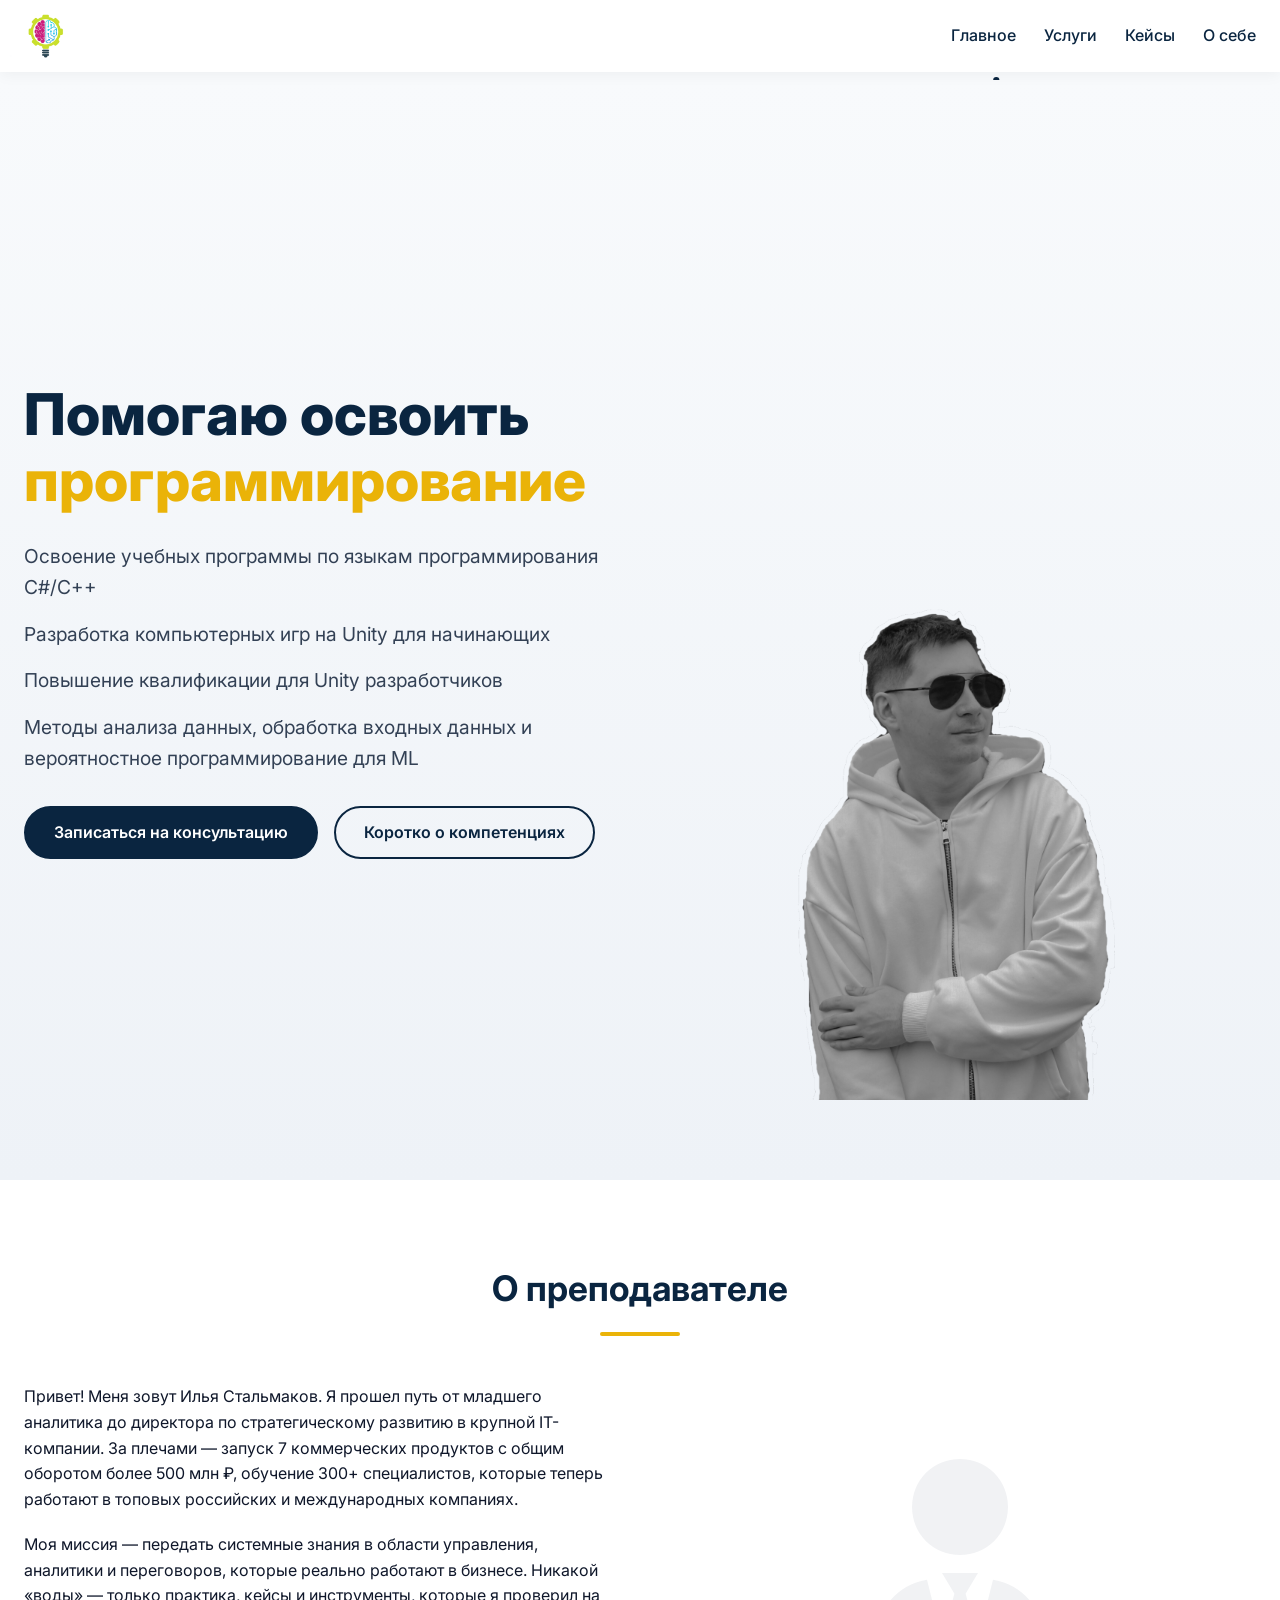
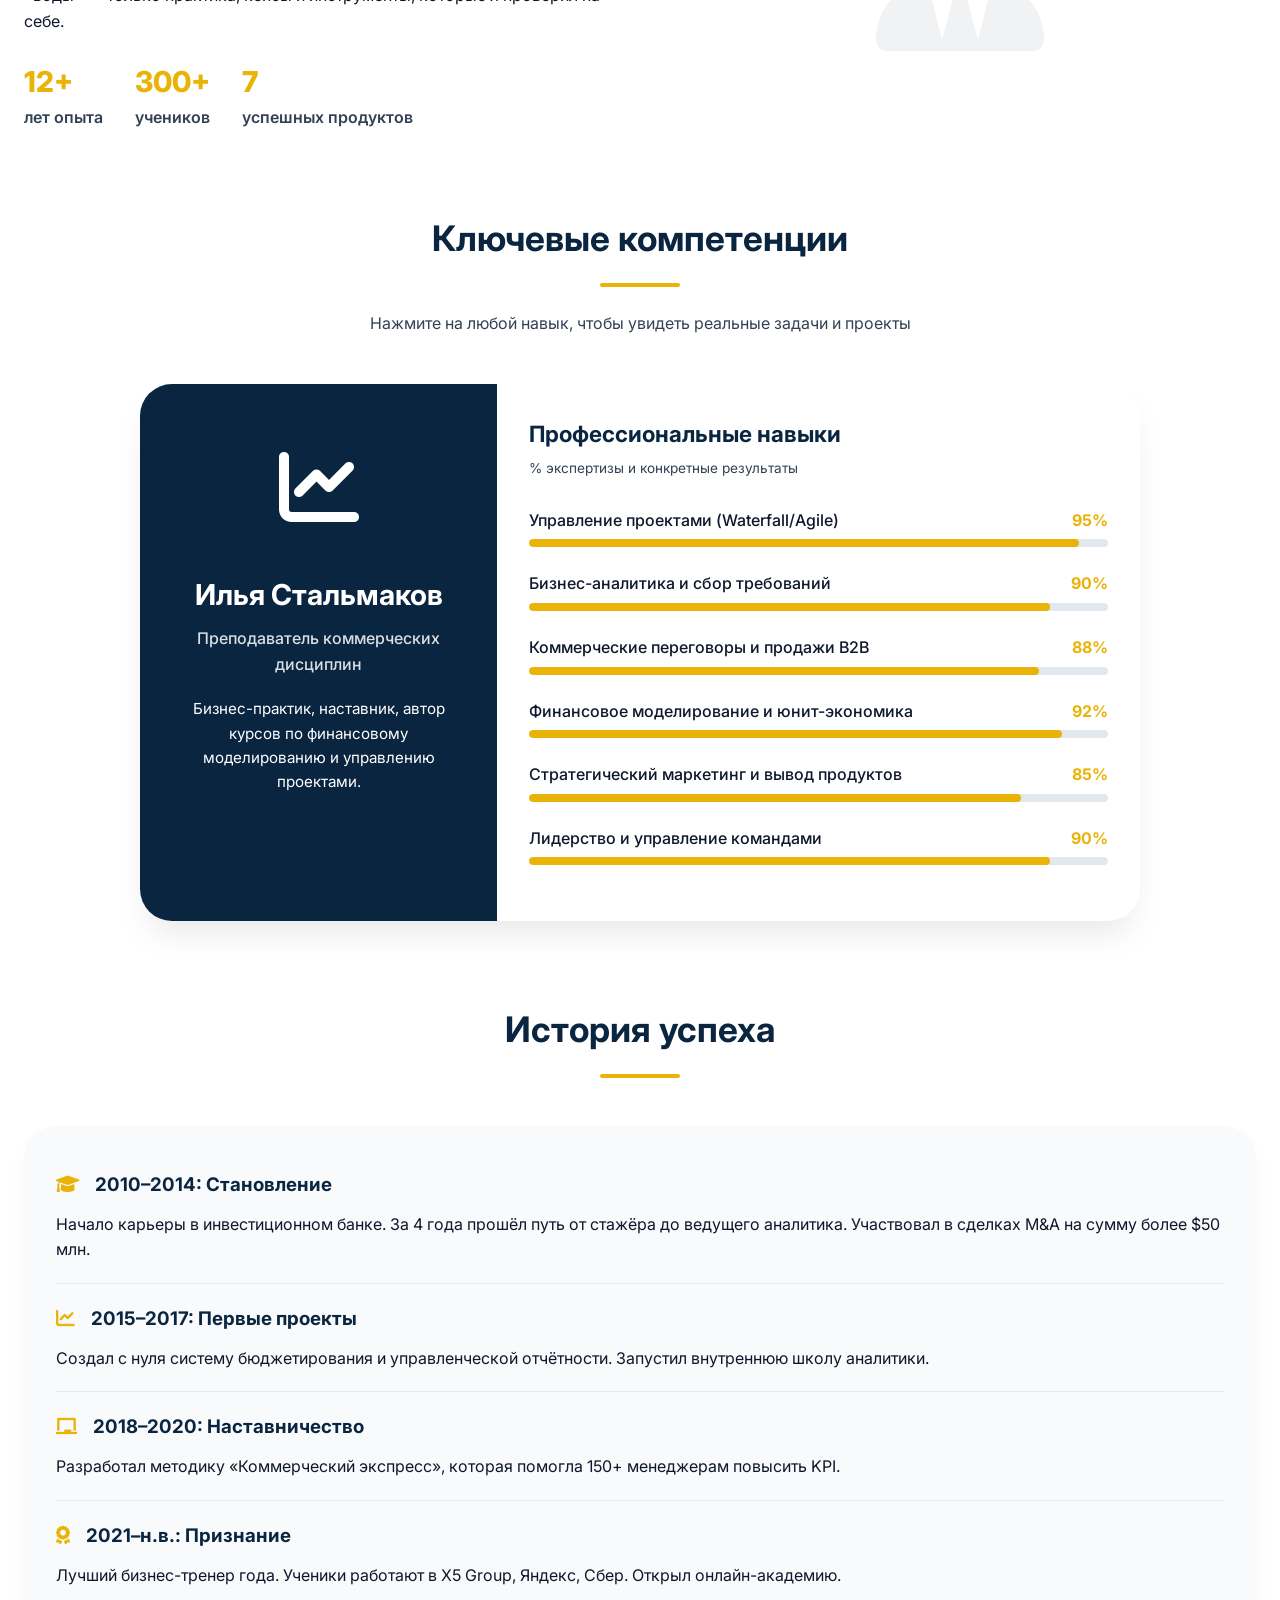
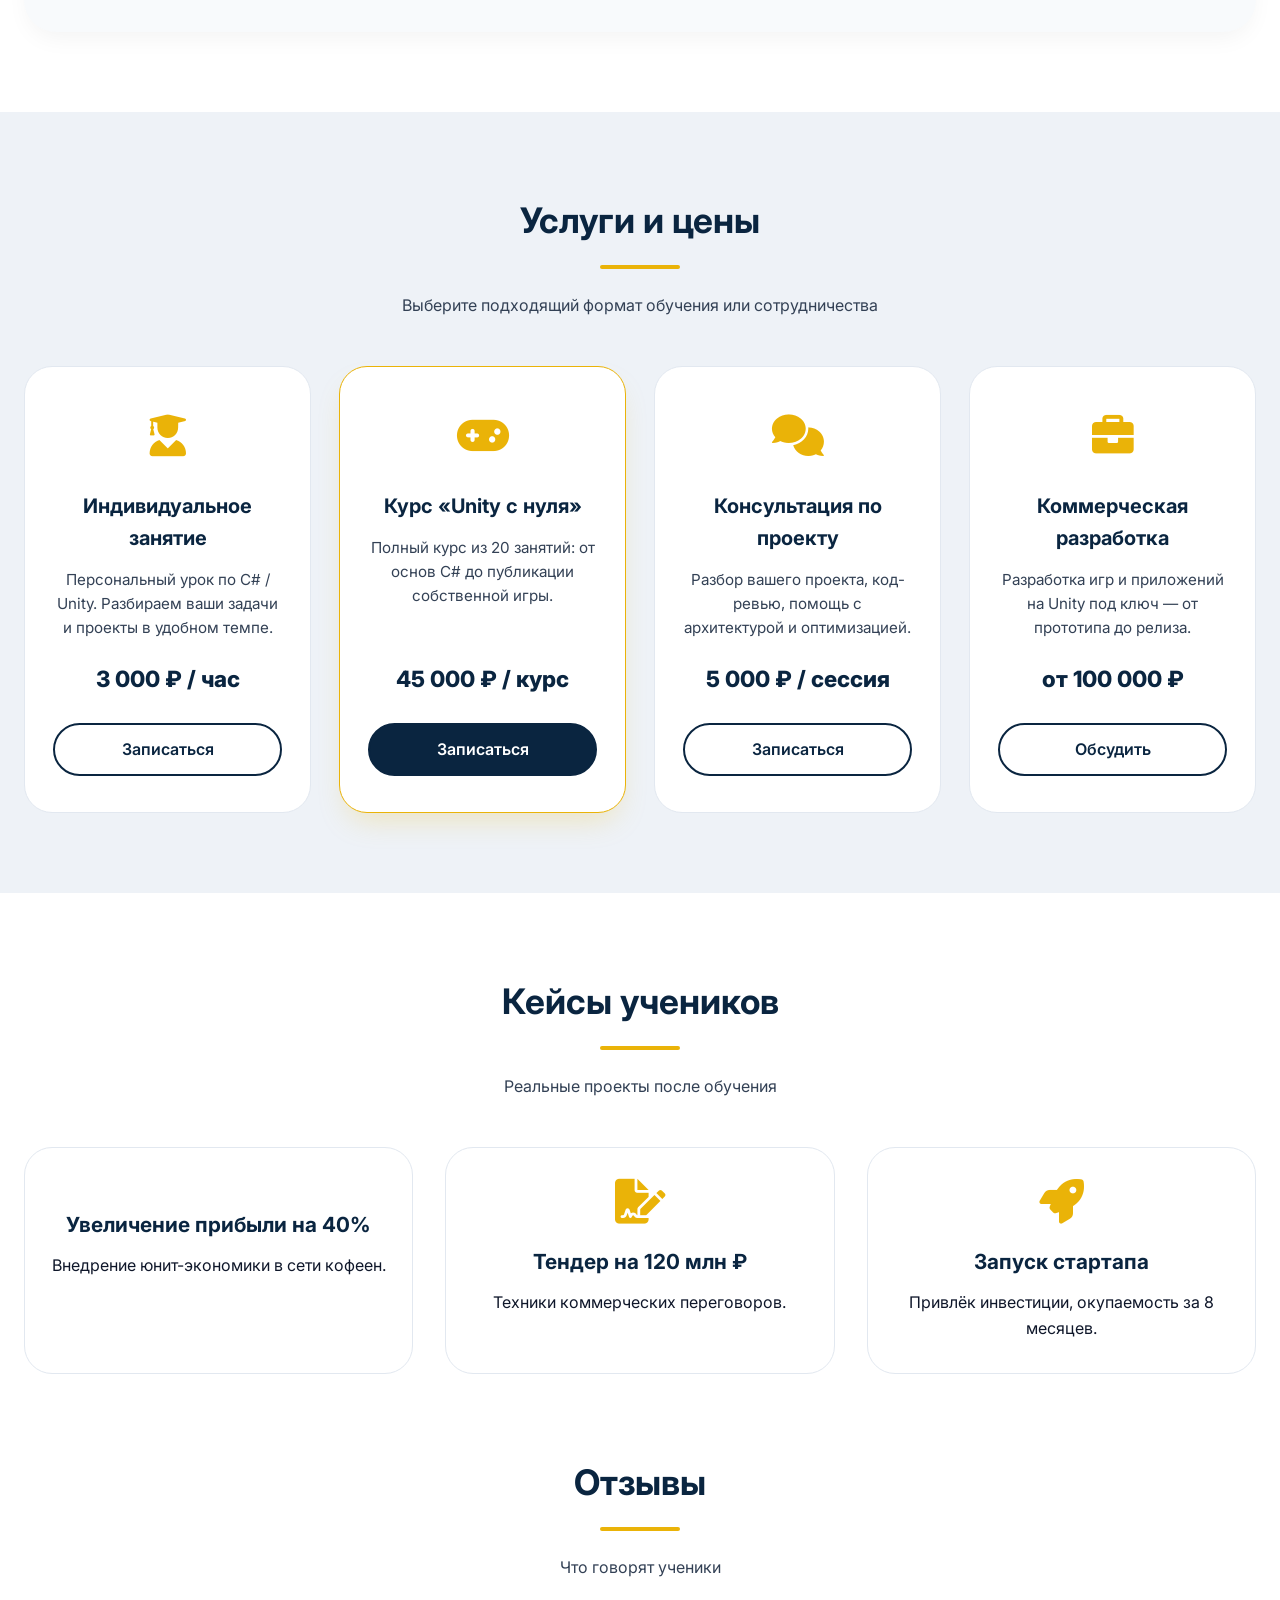
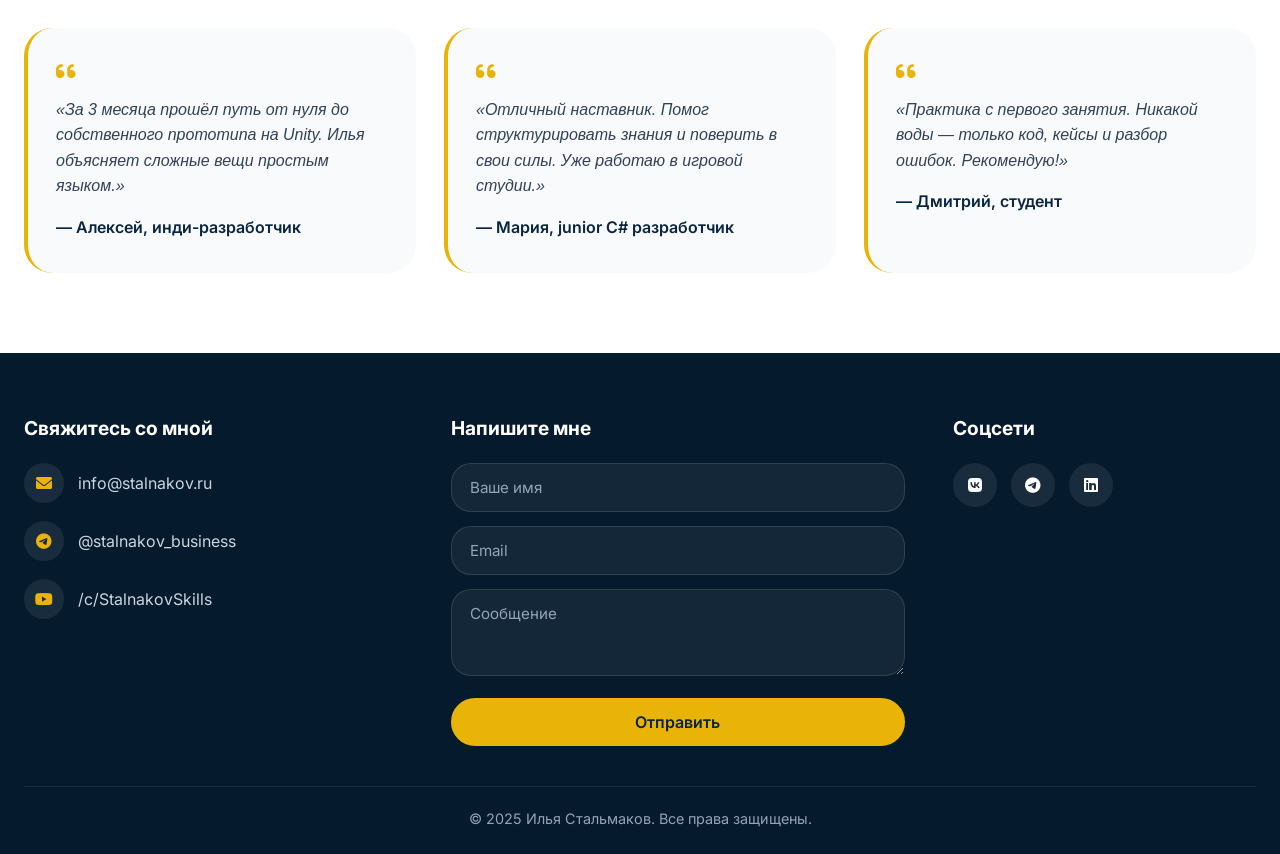
==== commit 13108750: "Add Image and Edit Describe" ====
--- a/index.html
+++ b/index.html
@@ -41,22 +41,24 @@
     <section id="main" class="hero-section">
         <div class="container hero-grid">
             <div class="hero-content">
-                <h1>Обучаю <span>разработке игр на Unity</span>, а также <span>программированию</span></h1>
-                <p>Илья Стальмаков — Преподаватель с 5-ти летним опытом и коммерческий разработчик</p>
+                <h1>Помогаю освоить <span>программирование</span></h1>
+                <p>Освоение учебных программы по языкам программирования C#/C++</p>
+                <p>Разработка компьютерных игр на Unity для начинающих</p>
+                <p>Повышение квалификации для Unity разработчиков </p>
+                <p>Методы анализа данных, обработка входных данных и вероятностное программирование для ML</p>
                 <div class="btn-group">
                     <a href="#contacts" class="btn btn-primary">Записаться на консультацию</a>
                     <a href="#about" class="btn btn-secondary">Коротко о компетенциях</a>
                 </div>
             </div>
             <div class="hero-image">
-                <!-- Здесь в будущем будет твоя фотография -->
-                <i class="fas fa-chalkboard-teacher"></i>
-            </div>
-        </div>
-    </section>
-
-    <!-- ============================================================ -->
-    <!-- 3) ИНФОРМАЦИЯ О КОМПАНИИ (Опыт / История)                    -->
+                <img src="src/MyPresentation.png" class="hero-img">
+            </div>
+        </div>
+    </section>
+
+    <!-- ============================================================ -->
+    <!-- 2) ИНФОРМАЦИЯ О КОМПАНИИ (Опыт / История)                    -->
     <!-- ============================================================ -->
     <section id="about" class="about-section">
         <div class="container">
@@ -148,7 +150,7 @@
     </section>
 
     <!-- ============================================================ -->
-    <!-- 4) УСЛУГИ И ЦЕНЫ                                             -->
+    <!-- 3) УСЛУГИ И ЦЕНЫ                                             -->
     <!-- ============================================================ -->
     <section id="services" class="services-section">
         <div class="container">
@@ -195,7 +197,7 @@
     </section>
 
     <!-- ============================================================ -->
-    <!-- 5) КЕЙСЫ И ОТЗЫВЫ                                            -->
+    <!-- 4) КЕЙСЫ И ОТЗЫВЫ                                            -->
     <!-- ============================================================ -->
     <section id="cases" class="cases-section">
         <div class="container">
@@ -241,7 +243,7 @@
 </main>
 
 <!-- ============================================================ -->
-<!-- 6) КОНТАКТНАЯ ИНФОРМАЦИЯ (ПОДВАЛ)                            -->
+<!-- 5) КОНТАКТНАЯ ИНФОРМАЦИЯ (ПОДВАЛ)                            -->
 <!-- ============================================================ -->
 <footer id="contacts" class="footer">
     <div class="container">
--- a/style.css
+++ b/style.css
@@ -12,7 +12,7 @@
 }
 
 .container {
-    max-width: 1200px;
+    max-width: 1500px;
     margin: 0 auto;
     padding: 0 24px;
 }
@@ -96,19 +96,29 @@
 /* ============================================================ */
 /* 2) ГЛАВНОЕ (HERO)                                            */
 /* ============================================================ */
+.hero-section {
+    width: 100%;
+    padding: 60px 0 80px;
+    background: linear-gradient(180deg, #f8fafc 0%, #eef2f7 100%);
+    position: relative;
+    overflow: hidden;
+}
+
+
 .hero-grid {
     display: grid;
     grid-template-columns: 1fr 1fr;
     align-items: center;
-    gap: 48px;
-    min-height: 70vh;
+    gap: 20px;
+    min-height: 80vh;          /* было 70vh — стало выше */
 }
 
 .hero-content h1 {
-    font-size: 3.2rem;
+    font-size: 3.6rem;         /* было 3.2rem — крупнее */
     font-weight: 800;
-    line-height: 1.2;
-    margin-bottom: 24px;
+    line-height: 1.15;
+    margin-bottom: 28px;
+    color: #0a2540;
 }
 
 .hero-content h1 span {
@@ -118,6 +128,11 @@
 .hero-content p {
     font-size: 1.2rem;
     color: #334155;
+    margin-bottom: 16px;       /* уменьшил, т.к. у тебя теперь 4 абзаца */
+}
+
+/* Последний абзац перед кнопками — с большим отступом */
+.hero-content p:last-of-type {
     margin-bottom: 32px;
 }
 
@@ -164,8 +179,20 @@
 
 .hero-image {
     text-align: center;
-    font-size: 12rem;
-    color: rgba(10,37,64,0.08);
+    display: flex;
+    justify-content: center;
+    align-items: center;
+    /* Поднимаем изображение выше */
+    align-self: start;
+    margin-top: 240px;
+}
+
+.hero-img {
+    width: 100%;
+    max-width: 480px;   /* Ограничиваем размер (было бы 1920px) */
+    height: auto;
+    display: block;
+    border-radius: 20px; /* мягкие углы, опционально */
 }
 
 /* ============================================================ */
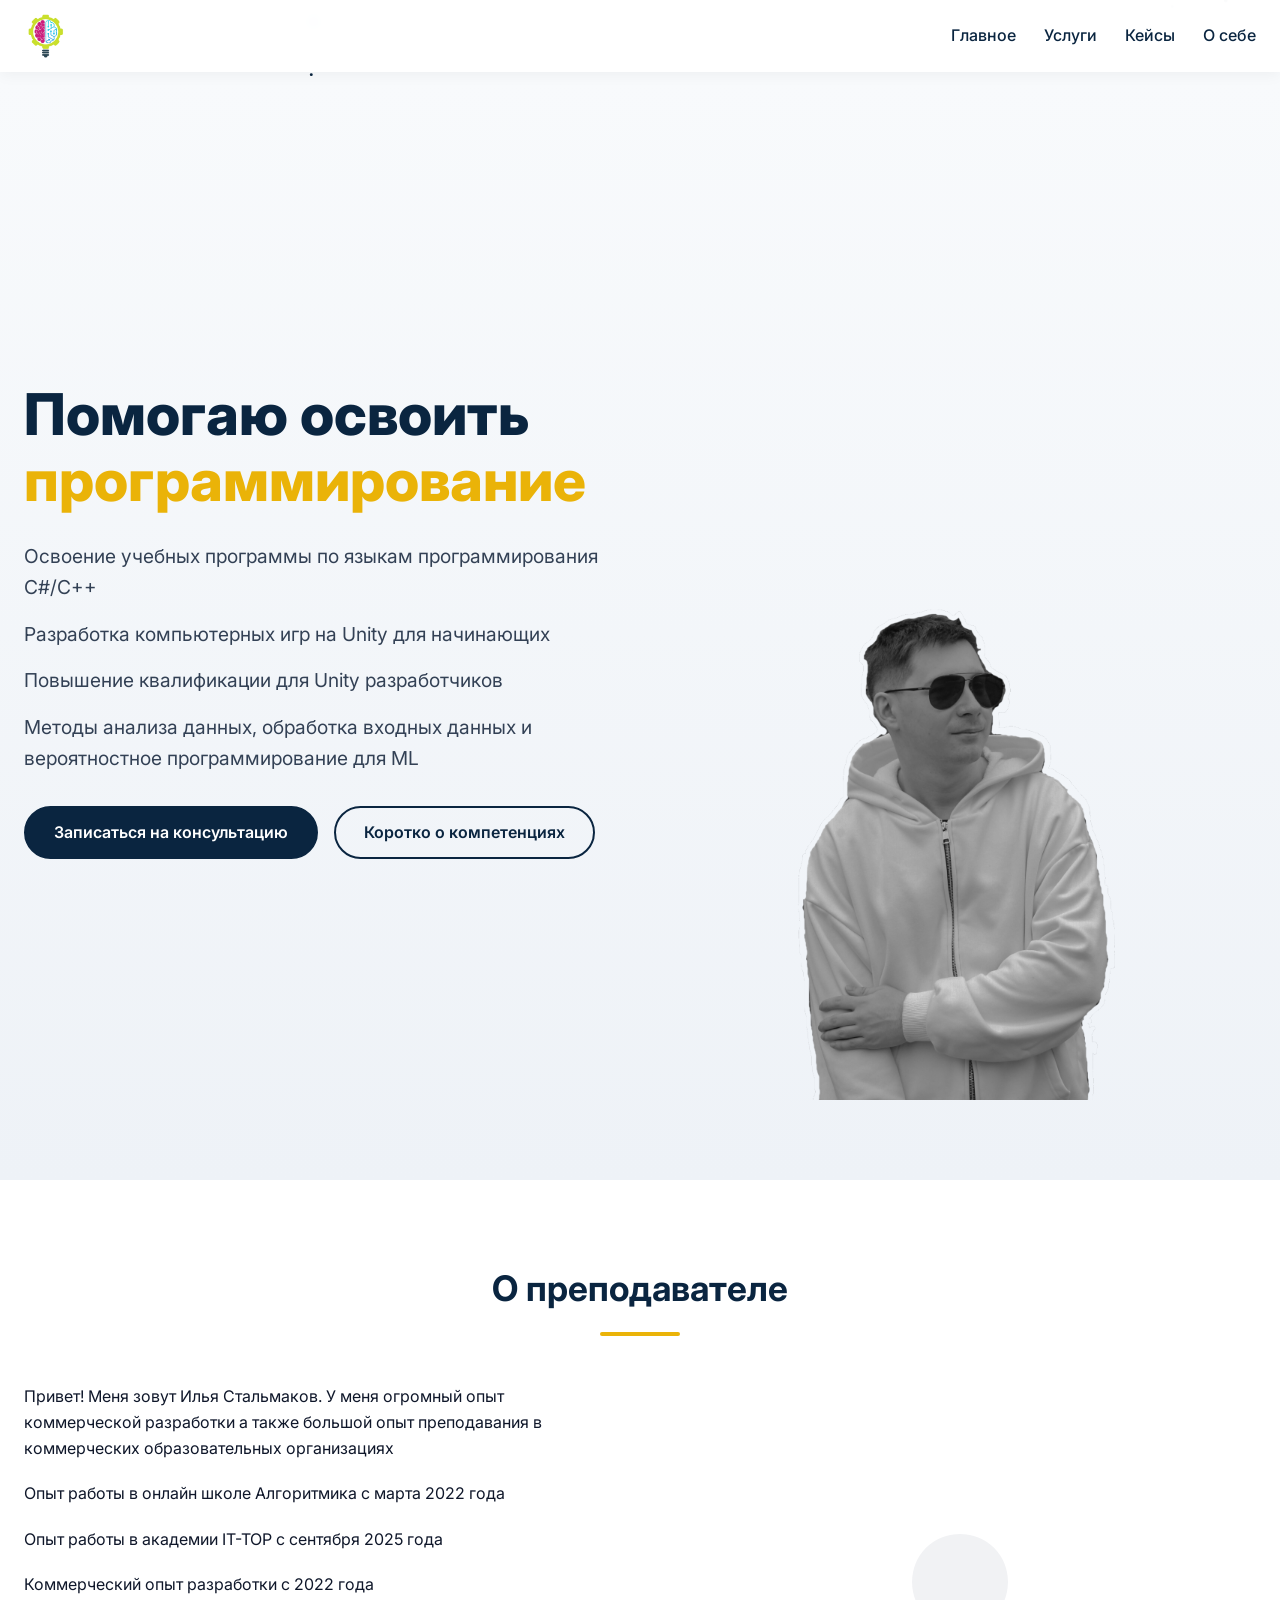
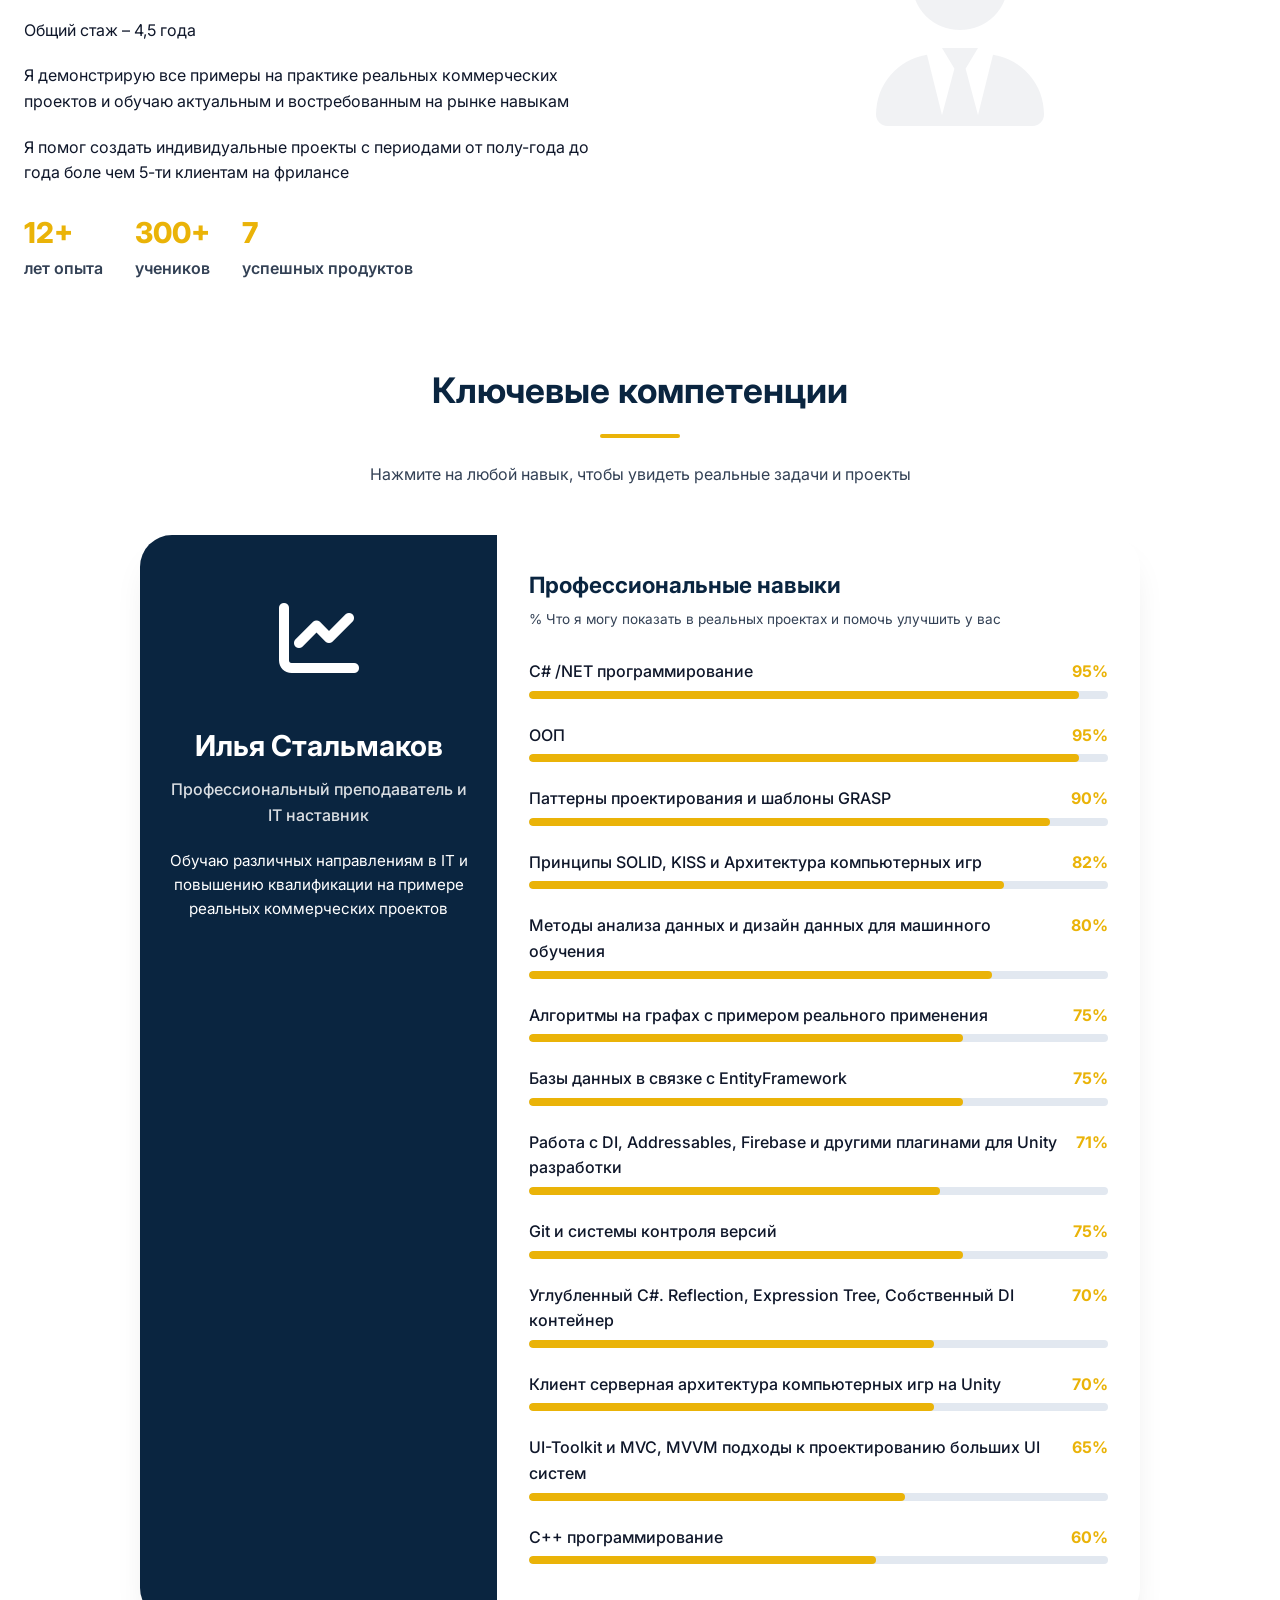
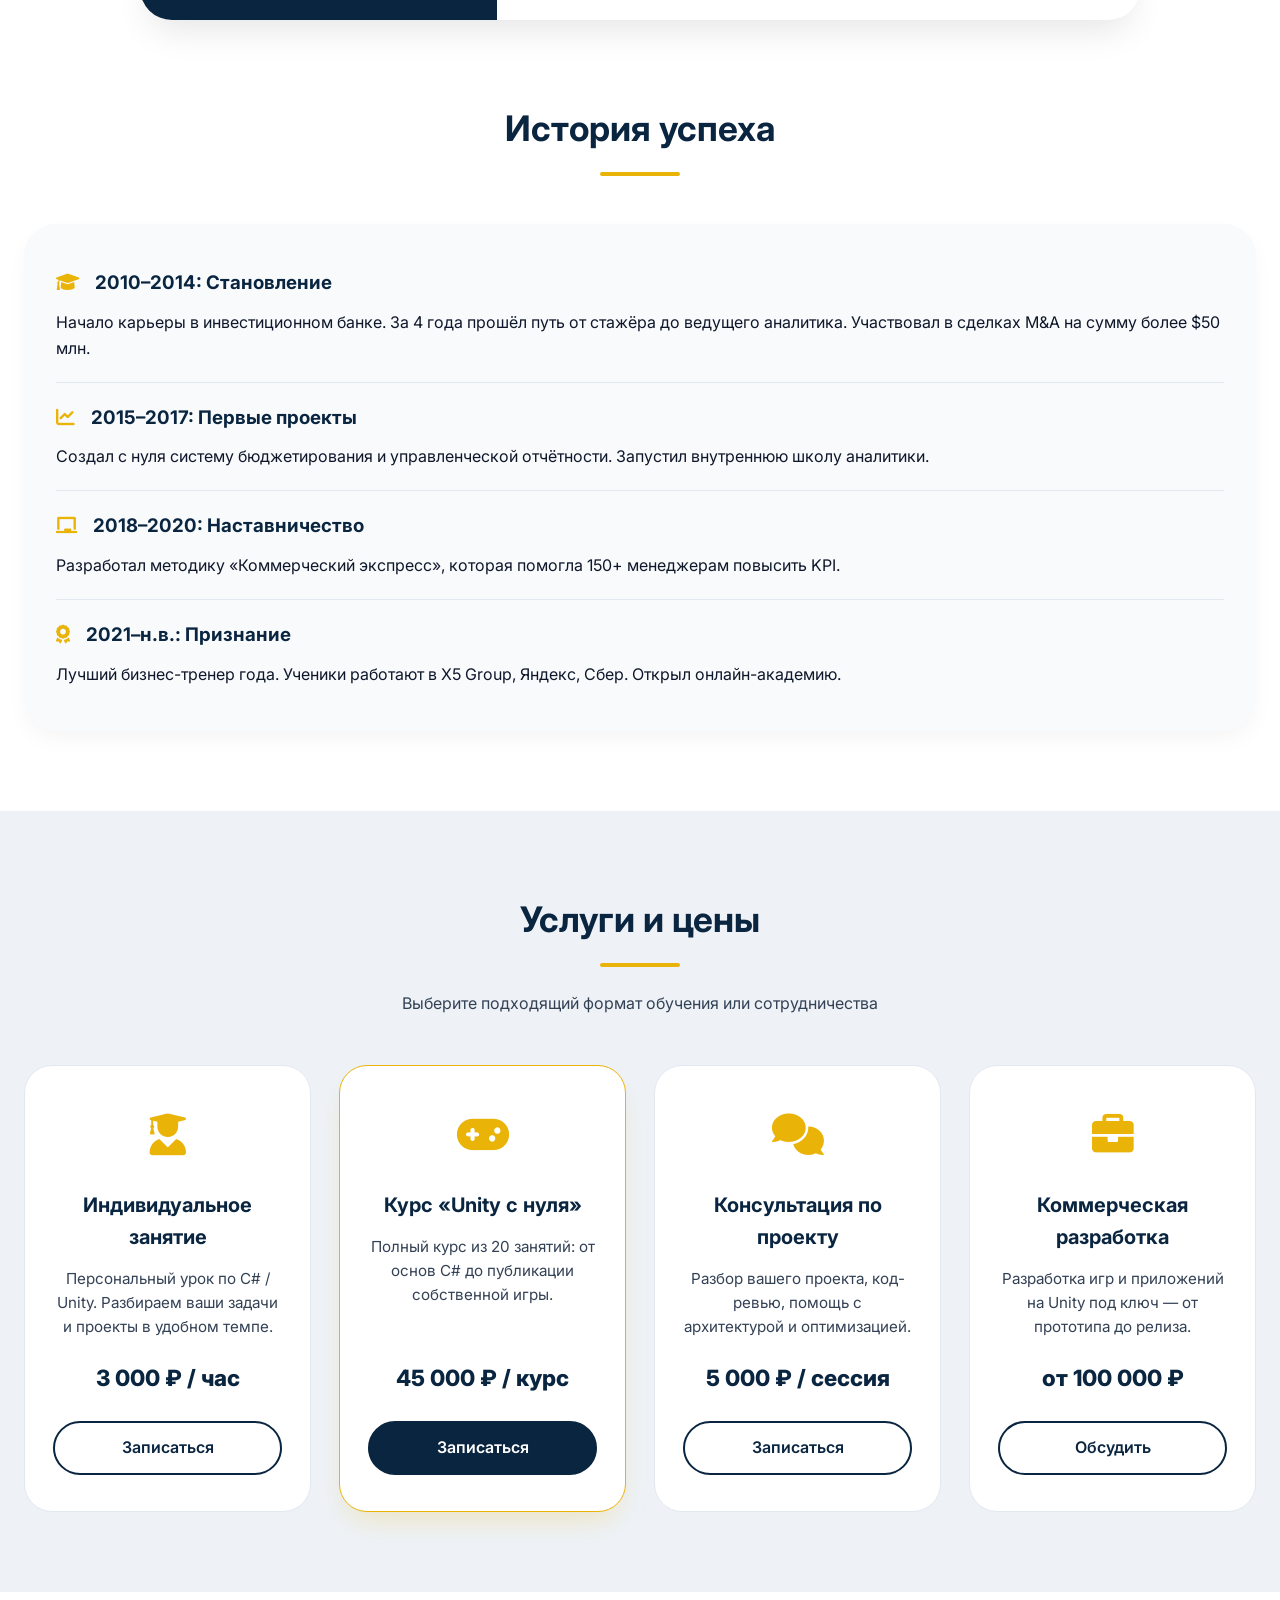
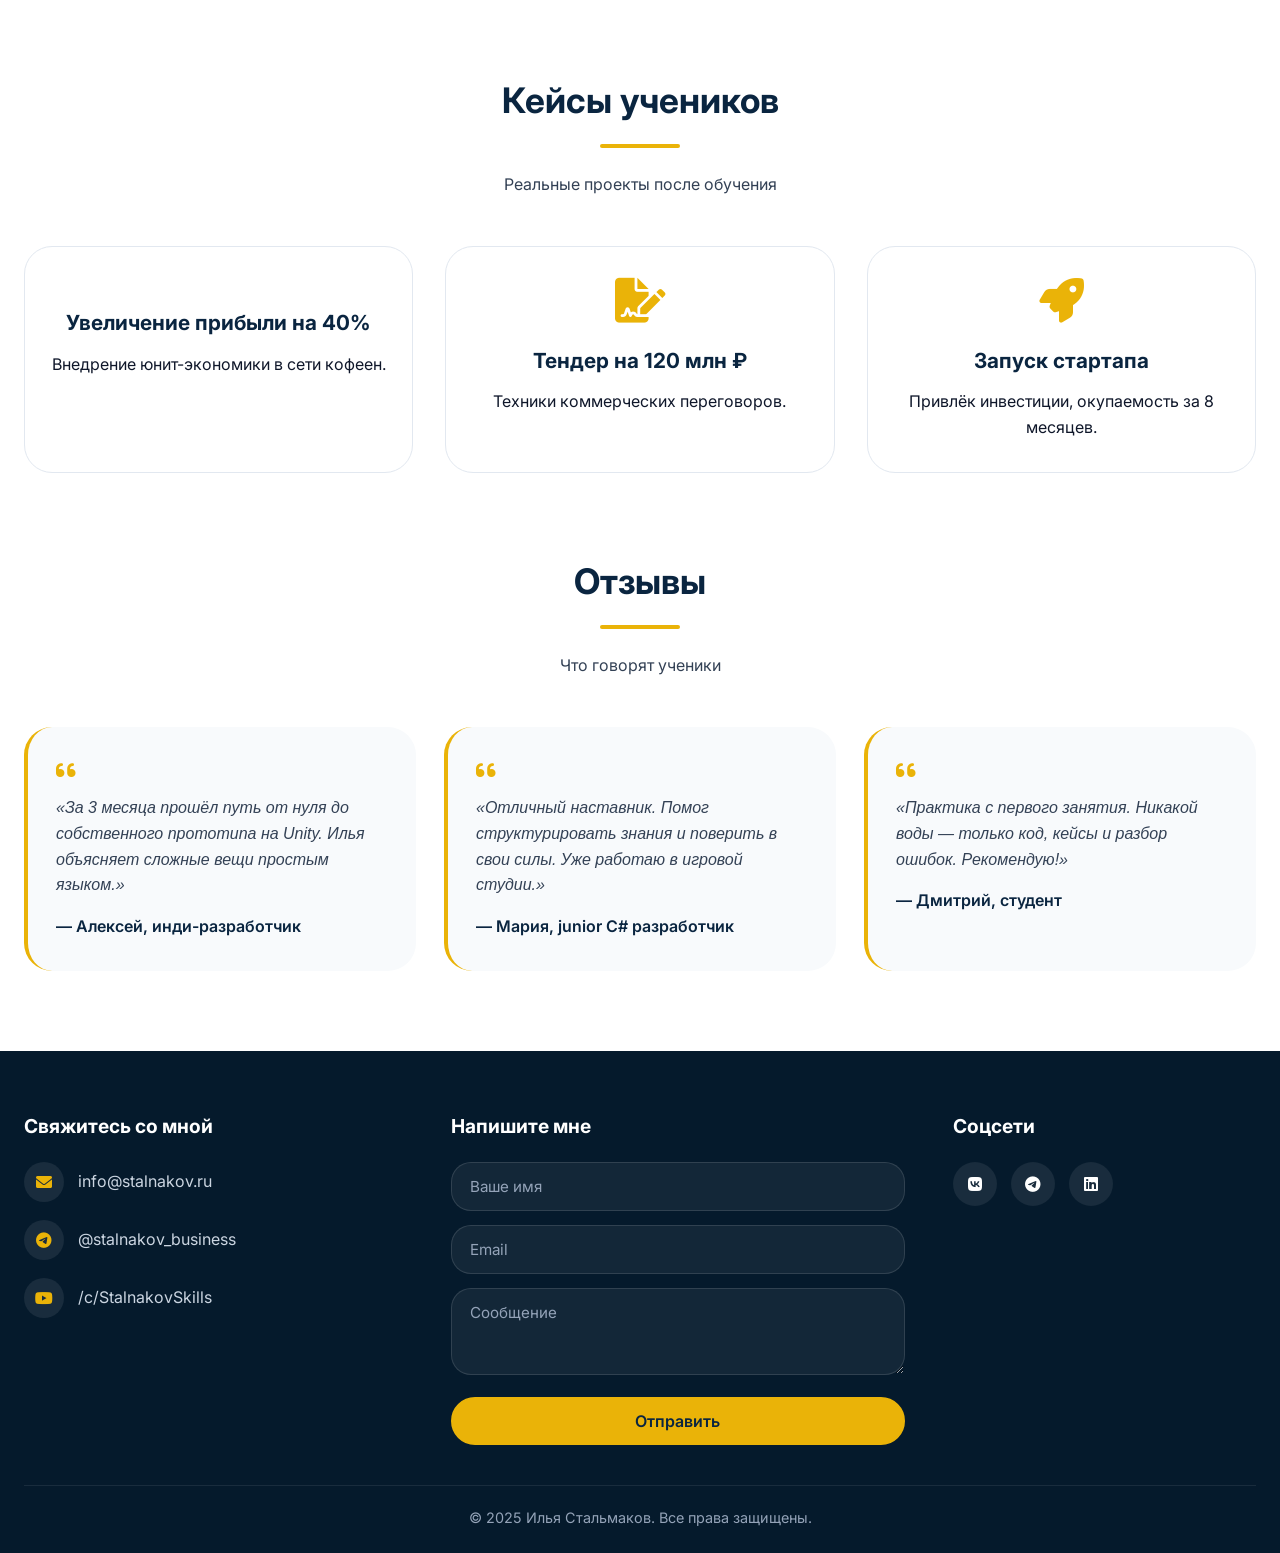
==== commit 693158e3: "Update info" ====
--- a/index.html
+++ b/index.html
@@ -71,8 +71,14 @@
 
             <div class="about-grid">
                 <div class="about-text">
-                    <p>Привет! Меня зовут Илья Стальмаков. Я прошел путь от младшего аналитика до директора по стратегическому развитию в крупной IT-компании. За плечами — запуск 7 коммерческих продуктов с общим оборотом более 500 млн ₽, обучение 300+ специалистов, которые теперь работают в топовых российских и международных компаниях.</p>
-                    <p>Моя миссия — передать системные знания в области управления, аналитики и переговоров, которые реально работают в бизнесе. Никакой «воды» — только практика, кейсы и инструменты, которые я проверил на себе.</p>
+                    <p> Привет! Меня зовут Илья Стальмаков.  У меня огромный опыт коммерческой разработки а также большой опыт преподавания в коммерческих образовательных организациях </p>
+                    <p> Опыт работы в онлайн школе Алгоритмика с марта 2022 года </p>
+                    <p> Опыт работы в академии IT-TOP с сентября 2025 года </p>
+                    <p> Коммерческий опыт разработки с 2022 года </p>
+                    <p> Общий стаж – 4,5 года </p>
+                    <p> Я демонстрирую все примеры на практике реальных коммерческих проектов и обучаю актуальным и востребованным на рынке навыкам </p>
+                    <p> Я помог создать индивидуальные проекты  с периодами от полу-года до года боле чем 5-ти клиентам на фрилансе</p>
+
                     <div class="about-stats">
                         <div class="stat"><span>12+</span> лет опыта</div>
                         <div class="stat"><span>300+</span> учеников</div>
@@ -97,38 +103,68 @@
                     <div class="skills-left">
                         <div class="avatar-icon"><i class="fas fa-chart-line"></i></div>
                         <h3>Илья Стальмаков</h3>
-                        <div class="role">Преподаватель коммерческих дисциплин</div>
-                        <div class="bio">Бизнес-практик, наставник, автор курсов по финансовому моделированию и управлению проектами.</div>
+                        <div class="role">Профессиональный преподаватель и IT наставник</div>
+                        <div class="bio">Обучаю различных направлениям в IT и повышению квалификации на примере реальных коммерческих проектов</div>
                     </div>
                     <div class="skills-right">
                         <div class="skills-header">
                             <h4>Профессиональные навыки</h4>
-                            <div class="skills-sub">% экспертизы и конкретные результаты</div>
-                        </div>
+                            <div class="skills-sub">% Что я могу показать в реальных проектах и помочь улучшить у вас</div>
+                        </div>
+                        
                         <div class="skill-item" data-skill-id="project_mgmt">
-                            <div class="skill-info"><span class="skill-name">Управление проектами (Waterfall/Agile)</span><span class="skill-percent">95%</span></div>
+                            <div class="skill-info"><span class="skill-name">C# /NET программирование</span><span class="skill-percent">95%</span></div>
                             <div class="skill-bar-bg"><div class="skill-bar-fill" style="width:95%"></div></div>
-                        </div>
+                        </div>                
                         <div class="skill-item" data-skill-id="business_analytics">
-                            <div class="skill-info"><span class="skill-name">Бизнес-аналитика и сбор требований</span><span class="skill-percent">90%</span></div>
+                            <div class="skill-info"><span class="skill-name">ООП</span><span class="skill-percent">95%</span></div>
+                            <div class="skill-bar-bg"><div class="skill-bar-fill" style="width:95%"></div></div>
+                        </div>
+                        <div class="skill-item" data-skill-id="negotiations">
+                            <div class="skill-info"><span class="skill-name">Паттерны проектирования и шаблоны GRASP</span><span class="skill-percent">90%</span></div>
                             <div class="skill-bar-bg"><div class="skill-bar-fill" style="width:90%"></div></div>
                         </div>
-                        <div class="skill-item" data-skill-id="negotiations">
-                            <div class="skill-info"><span class="skill-name">Коммерческие переговоры и продажи B2B</span><span class="skill-percent">88%</span></div>
-                            <div class="skill-bar-bg"><div class="skill-bar-fill" style="width:88%"></div></div>
-                        </div>
                         <div class="skill-item" data-skill-id="finance_modeling">
-                            <div class="skill-info"><span class="skill-name">Финансовое моделирование и юнит-экономика</span><span class="skill-percent">92%</span></div>
-                            <div class="skill-bar-bg"><div class="skill-bar-fill" style="width:92%"></div></div>
-                        </div>
-                        <div class="skill-item" data-skill-id="strategic_marketing">
-                            <div class="skill-info"><span class="skill-name">Стратегический маркетинг и вывод продуктов</span><span class="skill-percent">85%</span></div>
-                            <div class="skill-bar-bg"><div class="skill-bar-fill" style="width:85%"></div></div>
+                            <div class="skill-info"><span class="skill-name">Принципы SOLID, KISS и Архитектура компьютерных игр</span><span class="skill-percent">82%</span></div>
+                            <div class="skill-bar-bg"><div class="skill-bar-fill" style="width:82%"></div></div>
+                        </div>
+                        <div class="skill-item" data-skill-id="strategic_marketing">
+                            <div class="skill-info"><span class="skill-name">Методы анализа данных и дизайн данных для машинного обучения</span><span class="skill-percent">80%</span></div>
+                            <div class="skill-bar-bg"><div class="skill-bar-fill" style="width:80%"></div></div>
+                        </div>
+                        <div class="skill-item" data-skill-id="strategic_marketing">
+                            <div class="skill-info"><span class="skill-name">Алгоритмы на графах с примером реального применения</span><span class="skill-percent">75%</span></div>
+                            <div class="skill-bar-bg"><div class="skill-bar-fill" style="width:75%"></div></div>
+                        </div>
+                        <div class="skill-item" data-skill-id="strategic_marketing">
+                            <div class="skill-info"><span class="skill-name">Базы данных в связке с EntityFramework</span><span class="skill-percent">75%</span></div>
+                            <div class="skill-bar-bg"><div class="skill-bar-fill" style="width:75%"></div></div>
+                        </div>
+                        <div class="skill-item" data-skill-id="strategic_marketing">
+                            <div class="skill-info"><span class="skill-name">Работа с DI, Addressables, Firebase и другими плагинами для Unity разработки</span><span class="skill-percent">71%</span></div>
+                            <div class="skill-bar-bg"><div class="skill-bar-fill" style="width:71%"></div></div>
                         </div>
                         <div class="skill-item" data-skill-id="leadership">
-                            <div class="skill-info"><span class="skill-name">Лидерство и управление командами</span><span class="skill-percent">90%</span></div>
-                            <div class="skill-bar-bg"><div class="skill-bar-fill" style="width:90%"></div></div>
-                        </div>
+                            <div class="skill-info"><span class="skill-name">Git и системы контроля версий</span><span class="skill-percent">75%</span></div>
+                            <div class="skill-bar-bg"><div class="skill-bar-fill" style="width:75%"></div></div>
+                        </div>
+                        <div class="skill-item" data-skill-id="project_mgmt">
+                            <div class="skill-info"><span class="skill-name">Углубленный C#. Reflection, Expression Tree, Собственный DI контейнер</span><span class="skill-percent">70%</span></div>
+                            <div class="skill-bar-bg"><div class="skill-bar-fill" style="width:70%"></div></div>
+                        </div>
+                        <div class="skill-item" data-skill-id="leadership">
+                            <div class="skill-info"><span class="skill-name">Клиент серверная архитектура компьютерных игр на Unity</span><span class="skill-percent">70%</span></div>
+                            <div class="skill-bar-bg"><div class="skill-bar-fill" style="width:70%"></div></div>
+                        </div>
+                        <div class="skill-item" data-skill-id="project_mgmt">
+                            <div class="skill-info"><span class="skill-name">UI-Toolkit и MVC, MVVM подходы к проектированию больших UI систем</span><span class="skill-percent">65%</span></div>
+                            <div class="skill-bar-bg"><div class="skill-bar-fill" style="width:65%"></div></div>
+                        </div>
+                        <div class="skill-item" data-skill-id="strategic_marketing">
+                            <div class="skill-info"><span class="skill-name">С++ программирование</span><span class="skill-percent">60%</span></div>
+                            <div class="skill-bar-bg"><div class="skill-bar-fill" style="width:60%"></div></div>
+                        </div>
+
                     </div>
                 </div>
             </div>
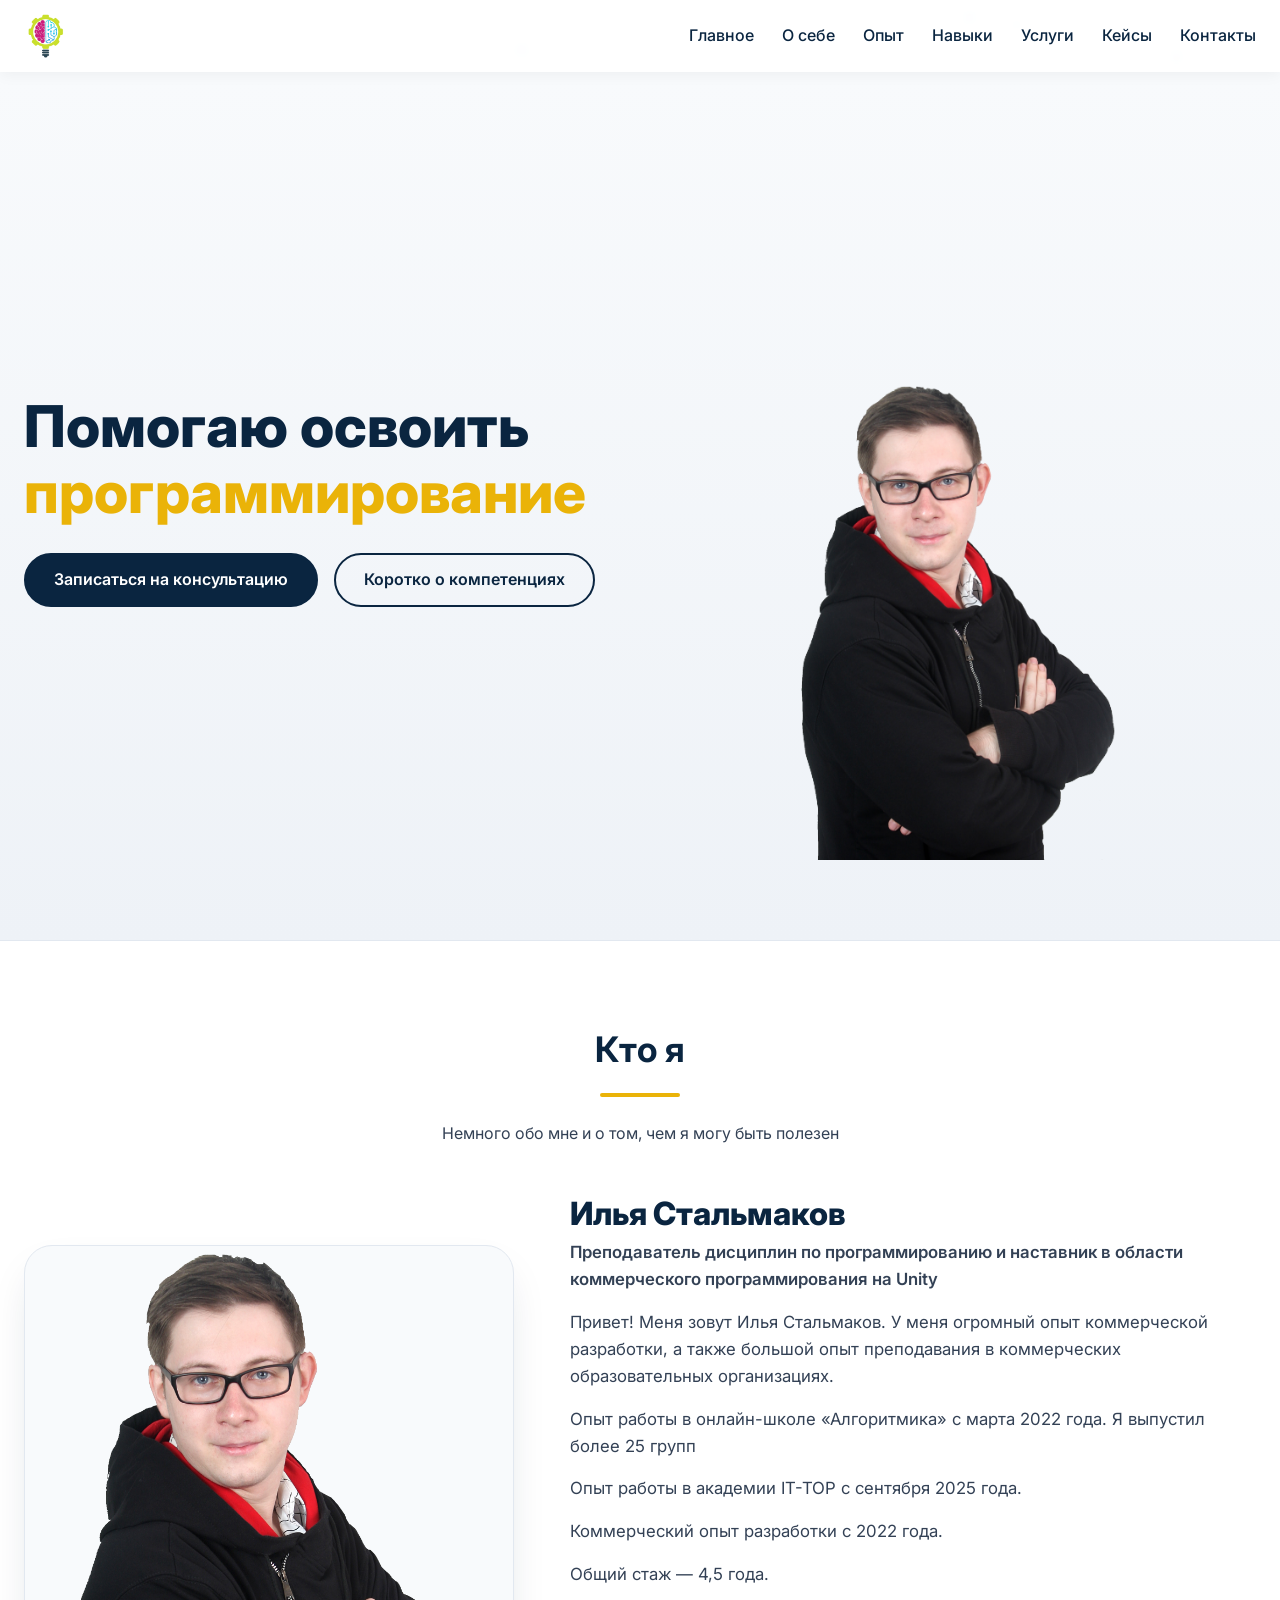
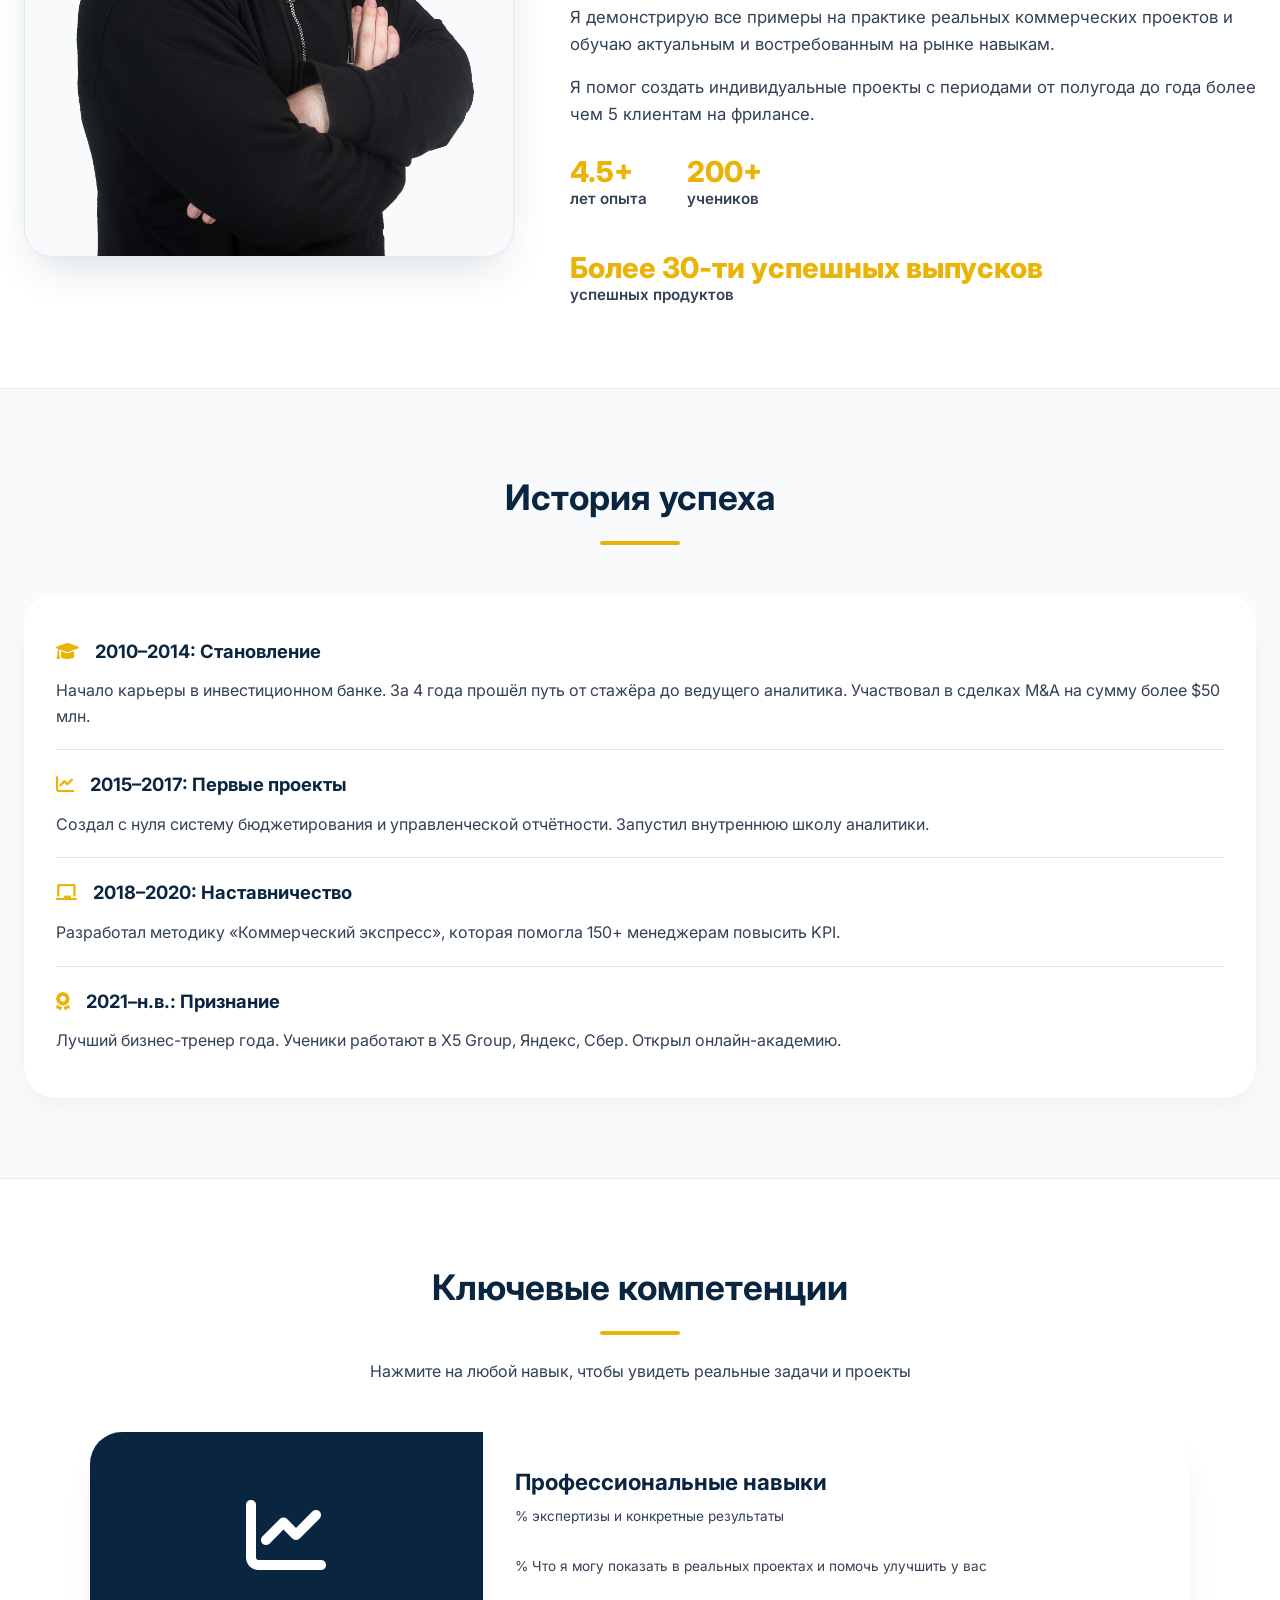
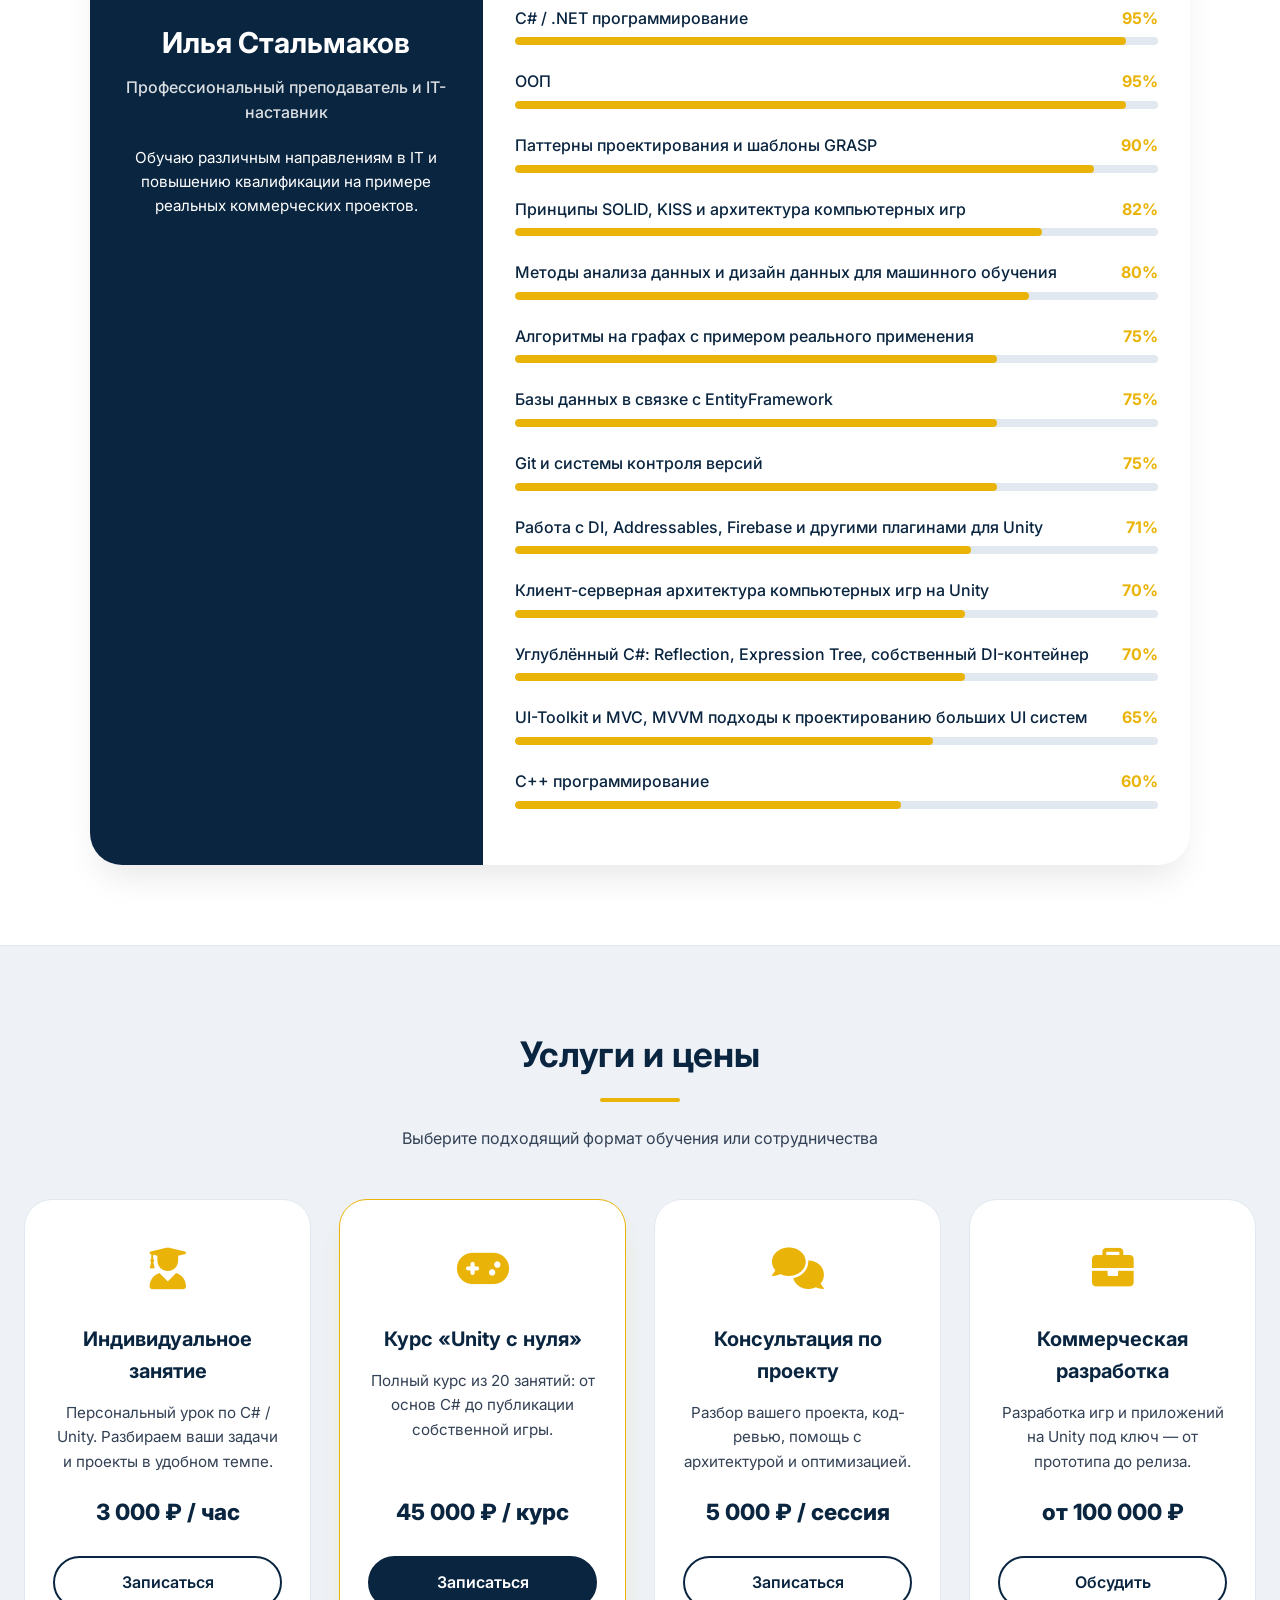
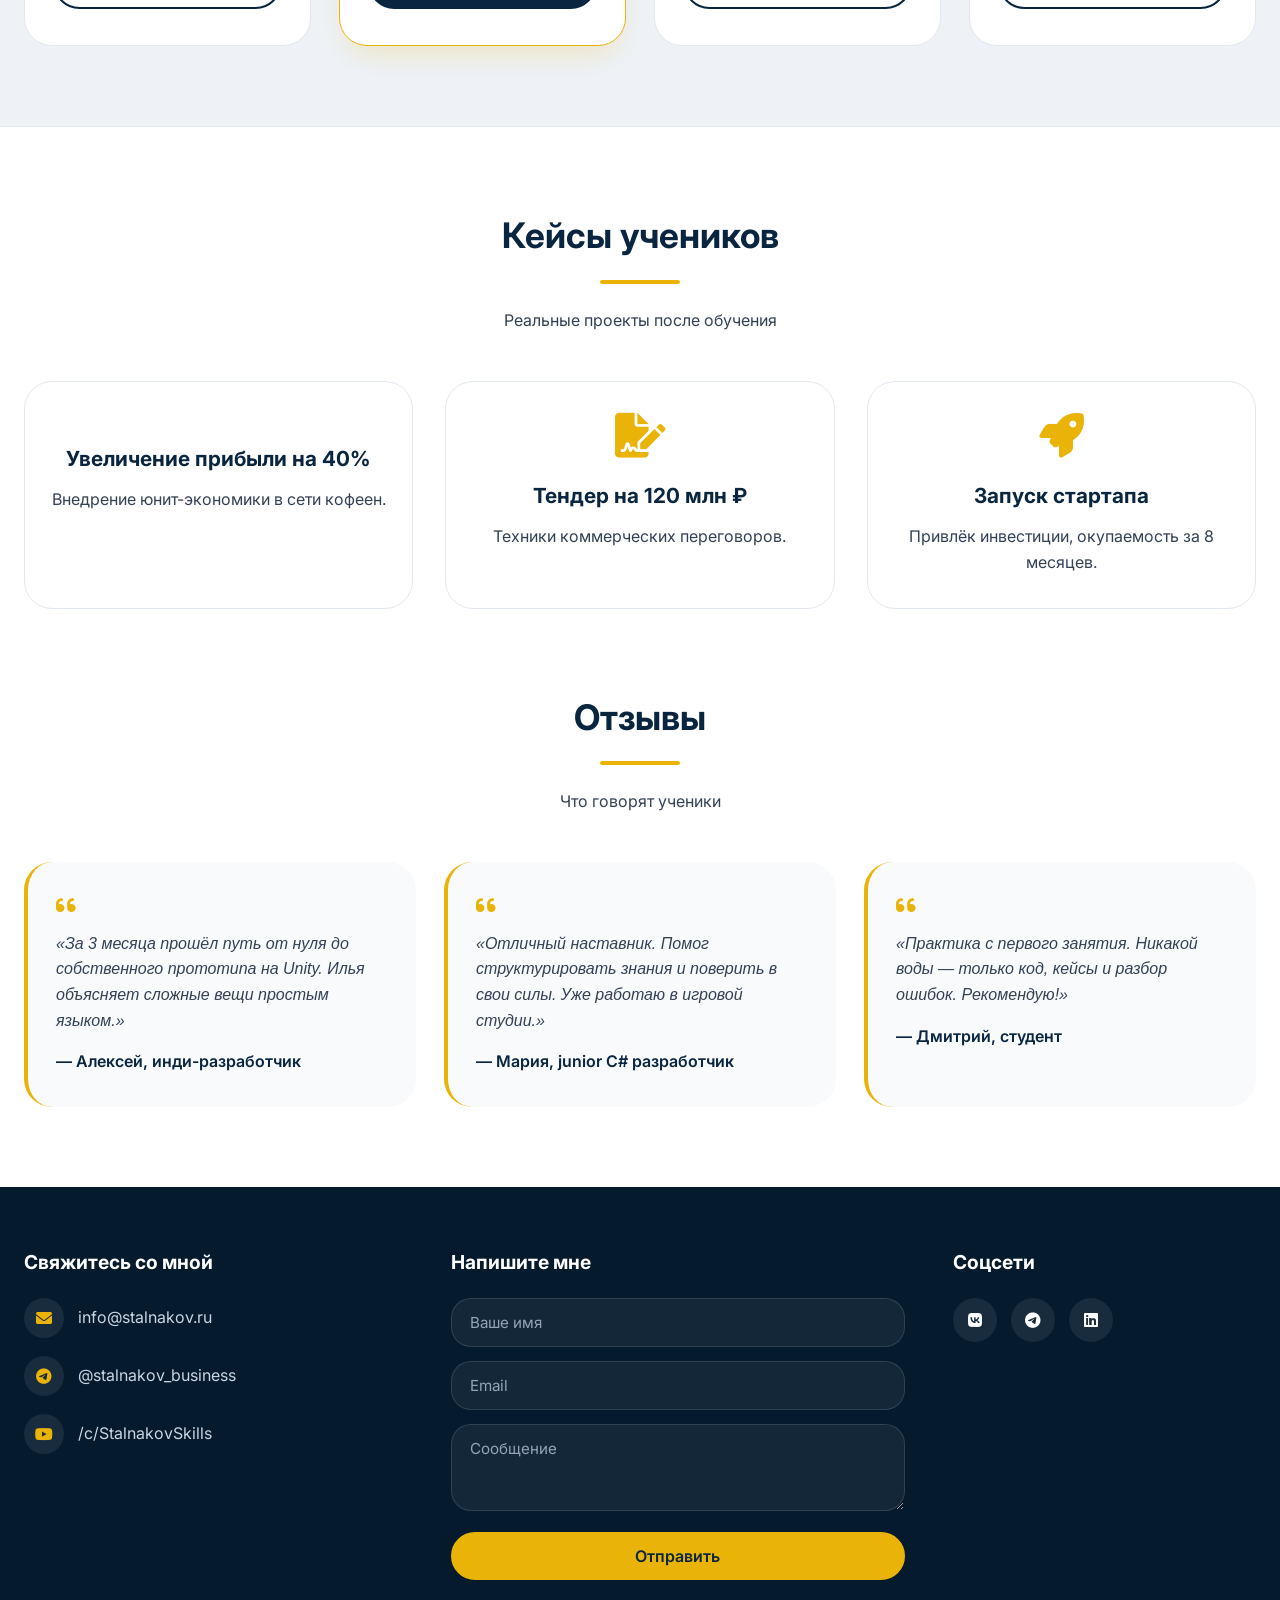
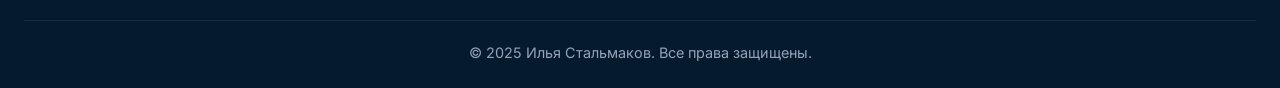
==== commit fc8472c6: "Update Info with Styel" ====
--- a/index.html
+++ b/index.html
@@ -26,9 +26,12 @@
         <!-- Меню справа -->
         <nav class="main-menu">
             <a href="#main">Главное</a>
+            <a href="#about">О себе</a>
+            <a href="#experience">Опыт</a>
+            <a href="#skills">Навыки</a>
             <a href="#services">Услуги</a>
             <a href="#cases">Кейсы</a>
-            <a href="#about">О себе</a>
+            <a href="#contacts">Контакты</a>
         </nav>
     </div>
 </header>
@@ -36,63 +39,110 @@
 <main>
 
     <!-- ============================================================ -->
-    <!-- 2) ИНФОРМАЦИЯ ОБО МНЕ (Картинка + текст)                     -->
+    <!-- 2) ГЛАВНОЕ (HERO)                                            -->
     <!-- ============================================================ -->
     <section id="main" class="hero-section">
         <div class="container hero-grid">
             <div class="hero-content">
-                <h1>Помогаю освоить <span>программирование</span></h1>
-                <p>Освоение учебных программы по языкам программирования C#/C++</p>
-                <p>Разработка компьютерных игр на Unity для начинающих</p>
-                <p>Повышение квалификации для Unity разработчиков </p>
-                <p>Методы анализа данных, обработка входных данных и вероятностное программирование для ML</p>
-                <div class="btn-group">
-                    <a href="#contacts" class="btn btn-primary">Записаться на консультацию</a>
-                    <a href="#about" class="btn btn-secondary">Коротко о компетенциях</a>
-                </div>
-            </div>
+            <h1>Помогаю освоить <span>программирование</span></h1>
+            
+            <div class="btn-group">
+            <a href="#contacts" class="btn btn-primary">Записаться на консультацию</a>
+            <a href="#about" class="btn btn-secondary">Коротко о компетенциях</a>
+        </div>
+    </div>
             <div class="hero-image">
-                <img src="src/MyPresentation.png" class="hero-img">
-            </div>
-        </div>
-    </section>
-
-    <!-- ============================================================ -->
-    <!-- 2) ИНФОРМАЦИЯ О КОМПАНИИ (Опыт / История)                    -->
+                <img src="src/MyPresentation.png" class="hero-img" alt="Илья Стальмаков">
+            </div>
+        </div>
+    </section>
+
+    <!-- ============================================================ -->
+    <!-- 3) WHO I AM / КТО Я (About)                                  -->
+    <!-- Картинка слева (зум при наведении, БЕЗ grayscale), текст     -->
+    <!-- справа. Пропорции 1fr : 1.4fr — как у автора портфолио.      -->
     <!-- ============================================================ -->
     <section id="about" class="about-section">
         <div class="container">
 
-            <!-- О преподавателе -->
             <div class="section-header">
-                <h2>О преподавателе</h2>
-                <div class="divider"></div>
+                <h2>Кто я</h2>
+                <div class="divider"></div>
+                <p>Немного обо мне и о том, чем я могу быть полезен</p>
             </div>
 
             <div class="about-grid">
-                <div class="about-text">
-                    <p> Привет! Меня зовут Илья Стальмаков.  У меня огромный опыт коммерческой разработки а также большой опыт преподавания в коммерческих образовательных организациях </p>
-                    <p> Опыт работы в онлайн школе Алгоритмика с марта 2022 года </p>
-                    <p> Опыт работы в академии IT-TOP с сентября 2025 года </p>
-                    <p> Коммерческий опыт разработки с 2022 года </p>
-                    <p> Общий стаж – 4,5 года </p>
-                    <p> Я демонстрирую все примеры на практике реальных коммерческих проектов и обучаю актуальным и востребованным на рынке навыкам </p>
-                    <p> Я помог создать индивидуальные проекты  с периодами от полу-года до года боле чем 5-ти клиентам на фрилансе</p>
-
+
+                <!-- Левая колонка: изображение с hover-зумом -->
+                <div class="about-image-wrapper">
+                    <img src="src/MyPresentation.png" alt="Илья Стальмаков" class="about-img">
+                </div>
+
+                <!-- Правая колонка: имя, роль, описание, статистика -->
+                <div class="about-content">
+                    <h3 class="about-name">Илья Стальмаков</h3>
+                    <p class="about-role">Преподаватель дисциплин по программированию и наставник в области коммерческого программирования на Unity</p>
+
+                    <p>Привет! Меня зовут Илья Стальмаков. У меня огромный опыт коммерческой разработки, а также большой опыт преподавания в коммерческих образовательных организациях.</p>
+                    <p>Опыт работы в онлайн-школе «Алгоритмика» с марта 2022 года. Я выпустил более 25 групп</p>
+                    <p>Опыт работы в академии IT-TOP с сентября 2025 года.</p>
+                    <p>Коммерческий опыт разработки с 2022 года.</p>
+                    <p>Общий стаж — 4,5 года.</p>
+                    <p>Я демонстрирую все примеры на практике реальных коммерческих проектов и обучаю актуальным и востребованным на рынке навыкам.</p>
+                    <p>Я помог создать индивидуальные проекты с периодами от полугода до года более чем 5 клиентам на фрилансе.</p>
+
+                    <!-- Статистика под текстом -->
                     <div class="about-stats">
-                        <div class="stat"><span>12+</span> лет опыта</div>
-                        <div class="stat"><span>300+</span> учеников</div>
-                        <div class="stat"><span>7</span> успешных продуктов</div>
+                        <div class="stat"><span>4.5+</span> лет опыта</div>
+                        <div class="stat"><span>200+</span> учеников</div>
+                        <div class="stat"><span>Более 30-ти успешных выпусков</span> успешных продуктов</div>
                     </div>
                 </div>
-                <div class="about-image">
-                    <!-- Здесь в будущем будет твоя фотография -->
-                    <i class="fas fa-user-tie"></i>
-                </div>
-            </div>
-
-            <!-- Ключевые компетенции -->
-            <div class="section-header" style="margin-top: 80px;">
+            </div>
+
+        </div>
+    </section>
+
+    <!-- ============================================================ -->
+    <!-- 4) ОПЫТ / ИСТОРИЯ УСПЕХА (Experience)                        -->
+    <!-- ============================================================ -->
+    <section id="experience" class="experience-section">
+        <div class="container">
+
+            <div class="section-header">
+                <h2>История успеха</h2>
+                <div class="divider"></div>
+            </div>
+
+            <div class="history-container">
+                <div class="history-item">
+                    <h3><i class="fas fa-graduation-cap"></i> 2010–2014: Становление</h3>
+                    <p>Начало карьеры в инвестиционном банке. За 4 года прошёл путь от стажёра до ведущего аналитика. Участвовал в сделках M&A на сумму более $50 млн.</p>
+                </div>
+                <div class="history-item">
+                    <h3><i class="fas fa-chart-line"></i> 2015–2017: Первые проекты</h3>
+                    <p>Создал с нуля систему бюджетирования и управленческой отчётности. Запустил внутреннюю школу аналитики.</p>
+                </div>
+                <div class="history-item">
+                    <h3><i class="fas fa-chalkboard"></i> 2018–2020: Наставничество</h3>
+                    <p>Разработал методику «Коммерческий экспресс», которая помогла 150+ менеджерам повысить KPI.</p>
+                </div>
+                <div class="history-item">
+                    <h3><i class="fas fa-award"></i> 2021–н.в.: Признание</h3>
+                    <p>Лучший бизнес-тренер года. Ученики работают в X5 Group, Яндекс, Сбер. Открыл онлайн-академию.</p>
+                </div>
+            </div>
+
+        </div>
+    </section>
+
+    <!-- ============================================================ -->
+    <!-- 5) КЛЮЧЕВЫЕ КОМПЕТЕНЦИИ (Skills)                             -->
+    <!-- ============================================================ -->
+    <section id="skills" class="skills-section">
+        <div class="container">
+
+            <div class="section-header">
                 <h2>Ключевые компетенции</h2>
                 <div class="divider"></div>
                 <p>Нажмите на любой навык, чтобы увидеть реальные задачи и проекты</p>
@@ -103,93 +153,110 @@
                     <div class="skills-left">
                         <div class="avatar-icon"><i class="fas fa-chart-line"></i></div>
                         <h3>Илья Стальмаков</h3>
-                        <div class="role">Профессиональный преподаватель и IT наставник</div>
-                        <div class="bio">Обучаю различных направлениям в IT и повышению квалификации на примере реальных коммерческих проектов</div>
+                        <div class="role">Профессиональный преподаватель и IT-наставник</div>
+                        <div class="bio">Обучаю различным направлениям в IT и повышению квалификации на примере реальных коммерческих проектов.</div>
                     </div>
+                    
                     <div class="skills-right">
-                        <div class="skills-header">
-                            <h4>Профессиональные навыки</h4>
-                            <div class="skills-sub">% Что я могу показать в реальных проектах и помочь улучшить у вас</div>
-                        </div>
-                        
-                        <div class="skill-item" data-skill-id="project_mgmt">
-                            <div class="skill-info"><span class="skill-name">C# /NET программирование</span><span class="skill-percent">95%</span></div>
-                            <div class="skill-bar-bg"><div class="skill-bar-fill" style="width:95%"></div></div>
-                        </div>                
-                        <div class="skill-item" data-skill-id="business_analytics">
-                            <div class="skill-info"><span class="skill-name">ООП</span><span class="skill-percent">95%</span></div>
-                            <div class="skill-bar-bg"><div class="skill-bar-fill" style="width:95%"></div></div>
-                        </div>
-                        <div class="skill-item" data-skill-id="negotiations">
-                            <div class="skill-info"><span class="skill-name">Паттерны проектирования и шаблоны GRASP</span><span class="skill-percent">90%</span></div>
-                            <div class="skill-bar-bg"><div class="skill-bar-fill" style="width:90%"></div></div>
-                        </div>
-                        <div class="skill-item" data-skill-id="finance_modeling">
-                            <div class="skill-info"><span class="skill-name">Принципы SOLID, KISS и Архитектура компьютерных игр</span><span class="skill-percent">82%</span></div>
-                            <div class="skill-bar-bg"><div class="skill-bar-fill" style="width:82%"></div></div>
-                        </div>
-                        <div class="skill-item" data-skill-id="strategic_marketing">
-                            <div class="skill-info"><span class="skill-name">Методы анализа данных и дизайн данных для машинного обучения</span><span class="skill-percent">80%</span></div>
-                            <div class="skill-bar-bg"><div class="skill-bar-fill" style="width:80%"></div></div>
-                        </div>
-                        <div class="skill-item" data-skill-id="strategic_marketing">
-                            <div class="skill-info"><span class="skill-name">Алгоритмы на графах с примером реального применения</span><span class="skill-percent">75%</span></div>
-                            <div class="skill-bar-bg"><div class="skill-bar-fill" style="width:75%"></div></div>
-                        </div>
-                        <div class="skill-item" data-skill-id="strategic_marketing">
-                            <div class="skill-info"><span class="skill-name">Базы данных в связке с EntityFramework</span><span class="skill-percent">75%</span></div>
-                            <div class="skill-bar-bg"><div class="skill-bar-fill" style="width:75%"></div></div>
-                        </div>
-                        <div class="skill-item" data-skill-id="strategic_marketing">
-                            <div class="skill-info"><span class="skill-name">Работа с DI, Addressables, Firebase и другими плагинами для Unity разработки</span><span class="skill-percent">71%</span></div>
-                            <div class="skill-bar-bg"><div class="skill-bar-fill" style="width:71%"></div></div>
-                        </div>
-                        <div class="skill-item" data-skill-id="leadership">
-                            <div class="skill-info"><span class="skill-name">Git и системы контроля версий</span><span class="skill-percent">75%</span></div>
-                            <div class="skill-bar-bg"><div class="skill-bar-fill" style="width:75%"></div></div>
-                        </div>
-                        <div class="skill-item" data-skill-id="project_mgmt">
-                            <div class="skill-info"><span class="skill-name">Углубленный C#. Reflection, Expression Tree, Собственный DI контейнер</span><span class="skill-percent">70%</span></div>
-                            <div class="skill-bar-bg"><div class="skill-bar-fill" style="width:70%"></div></div>
-                        </div>
-                        <div class="skill-item" data-skill-id="leadership">
-                            <div class="skill-info"><span class="skill-name">Клиент серверная архитектура компьютерных игр на Unity</span><span class="skill-percent">70%</span></div>
-                            <div class="skill-bar-bg"><div class="skill-bar-fill" style="width:70%"></div></div>
-                        </div>
-                        <div class="skill-item" data-skill-id="project_mgmt">
-                            <div class="skill-info"><span class="skill-name">UI-Toolkit и MVC, MVVM подходы к проектированию больших UI систем</span><span class="skill-percent">65%</span></div>
-                            <div class="skill-bar-bg"><div class="skill-bar-fill" style="width:65%"></div></div>
-                        </div>
-                        <div class="skill-item" data-skill-id="strategic_marketing">
-                            <div class="skill-info"><span class="skill-name">С++ программирование</span><span class="skill-percent">60%</span></div>
-                            <div class="skill-bar-bg"><div class="skill-bar-fill" style="width:60%"></div></div>
-                        </div>
-
-                    </div>
-                </div>
-            </div>
-
-            <!-- История успеха / Опыт -->
-            <div class="section-header" style="margin-top: 80px;">
-                <h2>История успеха</h2>
-                <div class="divider"></div>
-            </div>
-
-            <div class="history-container">
-                <div class="history-item"><h3><i class="fas fa-graduation-cap"></i> 2010–2014: Становление</h3><p>Начало карьеры в инвестиционном банке. За 4 года прошёл путь от стажёра до ведущего аналитика. Участвовал в сделках M&A на сумму более $50 млн.</p></div>
-                <div class="history-item"><h3><i class="fas fa-chart-line"></i> 2015–2017: Первые проекты</h3><p>Создал с нуля систему бюджетирования и управленческой отчётности. Запустил внутреннюю школу аналитики.</p></div>
-                <div class="history-item"><h3><i class="fas fa-chalkboard"></i> 2018–2020: Наставничество</h3><p>Разработал методику «Коммерческий экспресс», которая помогла 150+ менеджерам повысить KPI.</p></div>
-                <div class="history-item"><h3><i class="fas fa-award"></i> 2021–н.в.: Признание</h3><p>Лучший бизнес-тренер года. Ученики работают в X5 Group, Яндекс, Сбер. Открыл онлайн-академию.</p></div>
-            </div>
-
-        </div>
-    </section>
-
-    <!-- ============================================================ -->
-    <!-- 3) УСЛУГИ И ЦЕНЫ                                             -->
+                <div class="skills-header">
+                    <h4>Профессиональные навыки</h4>
+                    <div class="skills-sub">% экспертизы и конкретные результаты</div>
+                    <div class="skills-sub">% Что я могу показать в реальных проектах и помочь улучшить у вас</div>
+                </div>
+
+
+                <!-- C# / .NET -->
+                <div class="skill-item" data-skill-id="csharp_dotnet">
+                    <div class="skill-info"><span class="skill-name">C# / .NET программирование</span><span class="skill-percent">95%</span></div>
+                    <div class="skill-bar-bg"><div class="skill-bar-fill" style="width:95%"></div></div>
+                </div>
+
+                <!-- ООП -->
+                <div class="skill-item" data-skill-id="oop">
+                    <div class="skill-info"><span class="skill-name">ООП</span><span class="skill-percent">95%</span></div>
+                    <div class="skill-bar-bg"><div class="skill-bar-fill" style="width:95%"></div></div>
+                </div>
+
+
+                <!-- Паттерны проектирования -->
+                <div class="skill-item" data-skill-id="design_patterns">
+                    <div class="skill-info"><span class="skill-name">Паттерны проектирования и шаблоны GRASP</span><span class="skill-percent">90%</span></div>
+                    <div class="skill-bar-bg"><div class="skill-bar-fill" style="width:90%"></div></div>
+                </div>
+
+                <!-- SOLID, KISS, архитектура игр -->
+                <div class="skill-item" data-skill-id="solid_game_arch">
+                    <div class="skill-info"><span class="skill-name">Принципы SOLID, KISS и архитектура компьютерных игр</span><span class="skill-percent">82%</span></div>
+                    <div class="skill-bar-bg"><div class="skill-bar-fill" style="width:82%"></div></div>
+                </div>
+
+                <!-- Методы анализа данных для ML -->
+                <div class="skill-item" data-skill-id="data_analysis_ml">
+                    <div class="skill-info"><span class="skill-name">Методы анализа данных и дизайн данных для машинного обучения</span><span class="skill-percent">80%</span></div>
+                    <div class="skill-bar-bg"><div class="skill-bar-fill" style="width:80%"></div></div>
+                </div>
+
+                <!-- Алгоритмы на графах -->
+                <div class="skill-item" data-skill-id="graph_algorithms">
+                    <div class="skill-info"><span class="skill-name">Алгоритмы на графах с примером реального применения</span><span class="skill-percent">75%</span></div>
+                    <div class="skill-bar-bg"><div class="skill-bar-fill" style="width:75%"></div></div>
+                </div>
+
+                <!-- Базы данных + Entity Framework -->
+                <div class="skill-item" data-skill-id="databases_ef">
+                    <div class="skill-info"><span class="skill-name">Базы данных в связке с EntityFramework</span><span class="skill-percent">75%</span></div>
+                    <div class="skill-bar-bg"><div class="skill-bar-fill" style="width:75%"></div></div>
+                </div>
+
+                <!-- Git -->
+                <div class="skill-item" data-skill-id="git_vcs">
+                    <div class="skill-info"><span class="skill-name">Git и системы контроля версий</span><span class="skill-percent">75%</span></div>
+                    <div class="skill-bar-bg"><div class="skill-bar-fill" style="width:75%"></div></div>
+                </div>
+
+                <!-- Unity плагины -->
+                <div class="skill-item" data-skill-id="unity_plugins">
+                    <div class="skill-info"><span class="skill-name">Работа с DI, Addressables, Firebase и другими плагинами для Unity</span><span class="skill-percent">71%</span></div>
+                    <div class="skill-bar-bg"><div class="skill-bar-fill" style="width:71%"></div></div>
+                </div>
+
+                <!-- Клиент-серверная архитектура игр -->
+                <div class="skill-item" data-skill-id="client_server_game">
+                    <div class="skill-info"><span class="skill-name">Клиент-серверная архитектура компьютерных игр на Unity</span><span class="skill-percent">70%</span></div>
+                    <div class="skill-bar-bg"><div class="skill-bar-fill" style="width:70%"></div></div>
+                </div>
+
+                <!-- Углублённый C# -->
+                <div class="skill-item" data-skill-id="advanced_csharp">
+                    <div class="skill-info"><span class="skill-name">Углублённый C#: Reflection, Expression Tree, собственный DI-контейнер</span><span class="skill-percent">70%</span></div>
+                    <div class="skill-bar-bg"><div class="skill-bar-fill" style="width:70%"></div></div>
+                </div>
+
+                <!-- UI-Toolkit, MVC, MVVM -->
+                <div class="skill-item" data-skill-id="ui_toolkit_mvc">
+                    <div class="skill-info"><span class="skill-name">UI-Toolkit и MVC, MVVM подходы к проектированию больших UI систем</span><span class="skill-percent">65%</span></div>
+                    <div class="skill-bar-bg"><div class="skill-bar-fill" style="width:65%"></div></div>
+                </div>
+
+                <!-- C++ -->
+                <div class="skill-item" data-skill-id="cpp">
+                    <div class="skill-info"><span class="skill-name">C++ программирование</span><span class="skill-percent">60%</span></div>
+                    <div class="skill-bar-bg"><div class="skill-bar-fill" style="width:60%"></div></div>
+                </div>
+
+            </div>
+                </div>
+            </div>
+
+        </div>
+    </section>
+
+    <!-- ============================================================ -->
+    <!-- 6) УСЛУГИ И ЦЕНЫ                                             -->
     <!-- ============================================================ -->
     <section id="services" class="services-section">
         <div class="container">
+
             <div class="section-header">
                 <h2>Услуги и цены</h2>
                 <div class="divider"></div>
@@ -229,14 +296,16 @@
                     <a href="#contacts" class="btn btn-secondary">Обсудить</a>
                 </div>
             </div>
-        </div>
-    </section>
-
-    <!-- ============================================================ -->
-    <!-- 4) КЕЙСЫ И ОТЗЫВЫ                                            -->
+
+        </div>
+    </section>
+
+    <!-- ============================================================ -->
+    <!-- 7) КЕЙСЫ И ОТЗЫВЫ                                            -->
     <!-- ============================================================ -->
     <section id="cases" class="cases-section">
         <div class="container">
+
             <div class="section-header">
                 <h2>Кейсы учеников</h2>
                 <div class="divider"></div>
@@ -244,9 +313,21 @@
             </div>
 
             <div class="cases-grid">
-                <div class="case-card"><i class="fas fa-chart-simple"></i><h3>Увеличение прибыли на 40%</h3><p>Внедрение юнит-экономики в сети кофеен.</p></div>
-                <div class="case-card"><i class="fas fa-file-signature"></i><h3>Тендер на 120 млн ₽</h3><p>Техники коммерческих переговоров.</p></div>
-                <div class="case-card"><i class="fas fa-rocket"></i><h3>Запуск стартапа</h3><p>Привлёк инвестиции, окупаемость за 8 месяцев.</p></div>
+                <div class="case-card">
+                    <i class="fas fa-chart-simple"></i>
+                    <h3>Увеличение прибыли на 40%</h3>
+                    <p>Внедрение юнит-экономики в сети кофеен.</p>
+                </div>
+                <div class="case-card">
+                    <i class="fas fa-file-signature"></i>
+                    <h3>Тендер на 120 млн ₽</h3>
+                    <p>Техники коммерческих переговоров.</p>
+                </div>
+                <div class="case-card">
+                    <i class="fas fa-rocket"></i>
+                    <h3>Запуск стартапа</h3>
+                    <p>Привлёк инвестиции, окупаемость за 8 месяцев.</p>
+                </div>
             </div>
 
             <!-- Отзывы -->
@@ -273,13 +354,14 @@
                     <div class="author">— Дмитрий, студент</div>
                 </div>
             </div>
+
         </div>
     </section>
 
 </main>
 
 <!-- ============================================================ -->
-<!-- 5) КОНТАКТНАЯ ИНФОРМАЦИЯ (ПОДВАЛ)                            -->
+<!-- 8) ПОДВАЛ / КОНТАКТЫ                                         -->
 <!-- ============================================================ -->
 <footer id="contacts" class="footer">
     <div class="container">
@@ -320,7 +402,19 @@
 </footer>
 
 <!-- Модальное окно для навыков -->
-<div id="taskModal" class="modal"><div class="modal-content"><div class="modal-header"><h3>Проекты и задачи по навыку</h3><span class="close-modal">&times;</span></div><div class="modal-body"><p><strong>Навык:</strong> <span id="modalSkillName"></span></p><p><strong>Результаты / выполненные задачи:</strong></p><ul id="modalTaskList"></ul></div></div></div>
+<div id="taskModal" class="modal">
+    <div class="modal-content">
+        <div class="modal-header">
+            <h3>Проекты и задачи по навыку</h3>
+            <span class="close-modal">&times;</span>
+        </div>
+        <div class="modal-body">
+            <p><strong>Навык:</strong> <span id="modalSkillName"></span></p>
+            <p><strong>Результаты / выполненные задачи:</strong></p>
+            <ul id="modalTaskList"></ul>
+        </div>
+    </div>
+</div>
 
 <script src="script.js"></script>
 </body>
--- a/style.css
+++ b/style.css
@@ -1,3 +1,6 @@
+/* ============================================================ */
+/*  БАЗОВЫЕ СТИЛИ                                                */
+/* ============================================================ */
 * {
     margin: 0;
     padding: 0;
@@ -104,17 +107,16 @@
     overflow: hidden;
 }
 
-
 .hero-grid {
     display: grid;
     grid-template-columns: 1fr 1fr;
     align-items: center;
     gap: 20px;
-    min-height: 80vh;          /* было 70vh — стало выше */
+    min-height: 80vh;
 }
 
 .hero-content h1 {
-    font-size: 3.6rem;         /* было 3.2rem — крупнее */
+    font-size: 3.6rem;
     font-weight: 800;
     line-height: 1.15;
     margin-bottom: 28px;
@@ -128,7 +130,7 @@
 .hero-content p {
     font-size: 1.2rem;
     color: #334155;
-    margin-bottom: 16px;       /* уменьшил, т.к. у тебя теперь 4 абзаца */
+    margin-bottom: 16px;
 }
 
 /* Последний абзац перед кнопками — с большим отступом */
@@ -182,17 +184,16 @@
     display: flex;
     justify-content: center;
     align-items: center;
-    /* Поднимаем изображение выше */
     align-self: start;
     margin-top: 240px;
 }
 
 .hero-img {
     width: 100%;
-    max-width: 480px;   /* Ограничиваем размер (было бы 1920px) */
+    max-width: 480px;
     height: auto;
     display: block;
-    border-radius: 20px; /* мягкие углы, опционально */
+    border-radius: 20px;
 }
 
 /* ============================================================ */
@@ -224,33 +225,80 @@
 }
 
 /* ============================================================ */
-/* 3) О СЕБЕ / ОПЫТ                                             */
+/* 3) WHO I AM / КТО Я                                          */
+/* Картинка слева (зум при наведении, БЕЗ grayscale), текст     */
+/* справа. Пропорции 1fr : 1.4fr — как у автора портфолио.      */
 /* ============================================================ */
 .about-section {
     background: #ffffff;
+    border-top: 1px solid #e2e8f0;
 }
 
 .about-grid {
     display: grid;
-    grid-template-columns: 1fr 1fr;
-    gap: 48px;
-    align-items: center;
-}
-
-.about-text p {
+    grid-template-columns: 1fr 1.4fr;   /* картинка меньше текста */
+    gap: 56px;
+    align-items: center;
+}
+
+/* Обёртка картинки — обрезает зум по краям */
+.about-image-wrapper {
+    position: relative;
+    overflow: hidden;
+    border-radius: 28px;
+    border: 1px solid #e2e8f0;
+    background: #f8fafc;
+    aspect-ratio: 4 / 5;
+    box-shadow: 0 20px 45px -15px rgba(10, 37, 64, 0.18);
+}
+
+/* Сама картинка — плавный зум при наведении, БЕЗ grayscale */
+.about-img {
+    width: 100%;
+    height: 100%;
+    object-fit: cover;
+    display: block;
+    transition: transform 0.6s cubic-bezier(0.22, 1, 0.36, 1);
+}
+
+.about-image-wrapper:hover .about-img {
+    transform: scale(1.08);
+}
+
+/* Текстовая часть */
+.about-content h3.about-name {
+    font-size: 2rem;
+    font-weight: 800;
+    color: #0a2540;
+    margin-bottom: 6px;
+    line-height: 1.2;
+}
+
+.about-role {
+    font-size: 1rem;
+    font-weight: 600;
+    color: #eab308;
     margin-bottom: 20px;
 }
 
+.about-content p {
+    color: #334155;
+    font-size: 1.05rem;
+    margin-bottom: 16px;
+}
+
+/* Статистика под текстом */
 .about-stats {
     display: flex;
-    gap: 32px;
-    margin-top: 24px;
+    gap: 40px;
+    margin-top: 28px;
     flex-wrap: wrap;
 }
 
 .stat {
     font-weight: 600;
     color: #334155;
+    font-size: 0.95rem;
 }
 
 .stat span {
@@ -258,17 +306,58 @@
     font-weight: 800;
     color: #eab308;
     display: block;
-}
-
-.about-image {
-    text-align: center;
-    font-size: 12rem;
-    color: rgba(10,37,64,0.06);
-}
-
-/* Навыки */
+    line-height: 1.1;
+}
+
+/* ============================================================ */
+/* 4) ОПЫТ / ИСТОРИЯ УСПЕХА                                     */
+/* ============================================================ */
+.experience-section {
+    background: #f8fafc;
+    border-top: 1px solid #e2e8f0;
+}
+
+.history-container {
+    background: #ffffff;
+    border-radius: 32px;
+    padding: 24px 32px;
+    box-shadow: 0 10px 25px -5px rgba(0,0,0,0.05);
+}
+
+.history-item {
+    padding: 20px 0;
+    border-bottom: 1px solid #e2e8f0;
+}
+
+.history-item:last-child {
+    border: none;
+}
+
+.history-item h3 {
+    color: #0a2540;
+    margin-bottom: 12px;
+    font-size: 1.15rem;
+}
+
+.history-item h3 i {
+    color: #eab308;
+    margin-right: 12px;
+}
+
+.history-item p {
+    color: #334155;
+}
+
+/* ============================================================ */
+/* 5) КЛЮЧЕВЫЕ КОМПЕТЕНЦИИ (Skills)                             */
+/* ============================================================ */
+.skills-section {
+    background: #ffffff;
+    border-top: 1px solid #e2e8f0;
+}
+
 .skills-container {
-    max-width: 1000px;
+    max-width: 1100px;
     margin: 0 auto;
 }
 
@@ -341,6 +430,10 @@
     font-weight: 500;
 }
 
+.skill-name {
+    color: #0a2540;
+}
+
 .skill-percent {
     color: #eab308;
     font-weight: 700;
@@ -359,38 +452,12 @@
     border-radius: 12px;
 }
 
-/* История */
-.history-container {
-    background: #f8fafc;
-    border-radius: 32px;
-    padding: 24px 32px;
-    box-shadow: 0 10px 25px -5px rgba(0,0,0,0.05);
-}
-
-.history-item {
-    padding: 20px 0;
-    border-bottom: 1px solid #e2e8f0;
-}
-
-.history-item:last-child {
-    border: none;
-}
-
-.history-item h3 {
-    color: #0a2540;
-    margin-bottom: 12px;
-}
-
-.history-item h3 i {
-    color: #eab308;
-    margin-right: 12px;
-}
-
-/* ============================================================ */
-/* 4) УСЛУГИ И ЦЕНЫ                                             */
+/* ============================================================ */
+/* 6) УСЛУГИ И ЦЕНЫ                                             */
 /* ============================================================ */
 .services-section {
     background: #eef2f7;
+    border-top: 1px solid #e2e8f0;
 }
 
 .services-grid {
@@ -447,10 +514,11 @@
 }
 
 /* ============================================================ */
-/* 5) КЕЙСЫ И ОТЗЫВЫ                                            */
+/* 7) КЕЙСЫ И ОТЗЫВЫ                                            */
 /* ============================================================ */
 .cases-section {
     background: #ffffff;
+    border-top: 1px solid #e2e8f0;
 }
 
 .cases-grid {
@@ -485,6 +553,10 @@
     color: #0a2540;
 }
 
+.case-card p {
+    color: #334155;
+}
+
 .reviews-grid {
     display: grid;
     grid-template-columns: repeat(auto-fit, minmax(280px, 1fr));
@@ -523,7 +595,7 @@
 }
 
 /* ============================================================ */
-/* 6) ПОДВАЛ / КОНТАКТЫ                                         */
+/* 8) ПОДВАЛ / КОНТАКТЫ                                         */
 /* ============================================================ */
 .footer {
     background: #051a2c;
@@ -649,6 +721,10 @@
     align-items: center;
 }
 
+.modal.active {
+    display: flex;
+}
+
 .modal-content {
     background: white;
     border-radius: 32px;
@@ -709,15 +785,28 @@
 /* АДАПТИВ                                                      */
 /* ============================================================ */
 @media (max-width: 992px) {
-    .hero-grid,
-    .about-grid,
+    .hero-grid {
+        grid-template-columns: 1fr;
+    }
+
+    .hero-image {
+        display: none;
+    }
+
+    /* About: картинка сверху, текст снизу */
+    .about-grid {
+        grid-template-columns: 1fr;
+        gap: 32px;
+    }
+
+    .about-image-wrapper {
+        aspect-ratio: 16 / 10;
+        max-width: 480px;
+        margin: 0 auto;
+    }
+
     .skills-card {
         grid-template-columns: 1fr;
-    }
-
-    .hero-image,
-    .about-image {
-        display: none;
     }
 
     .footer-grid {
@@ -742,6 +831,7 @@
 
     .main-menu {
         gap: 14px;
+        flex-wrap: wrap;
     }
 
     .main-menu a {
@@ -754,6 +844,10 @@
 
     .section-header h2 {
         font-size: 1.7rem;
+    }
+
+    .about-content h3.about-name {
+        font-size: 1.6rem;
     }
 
     .about-stats {
